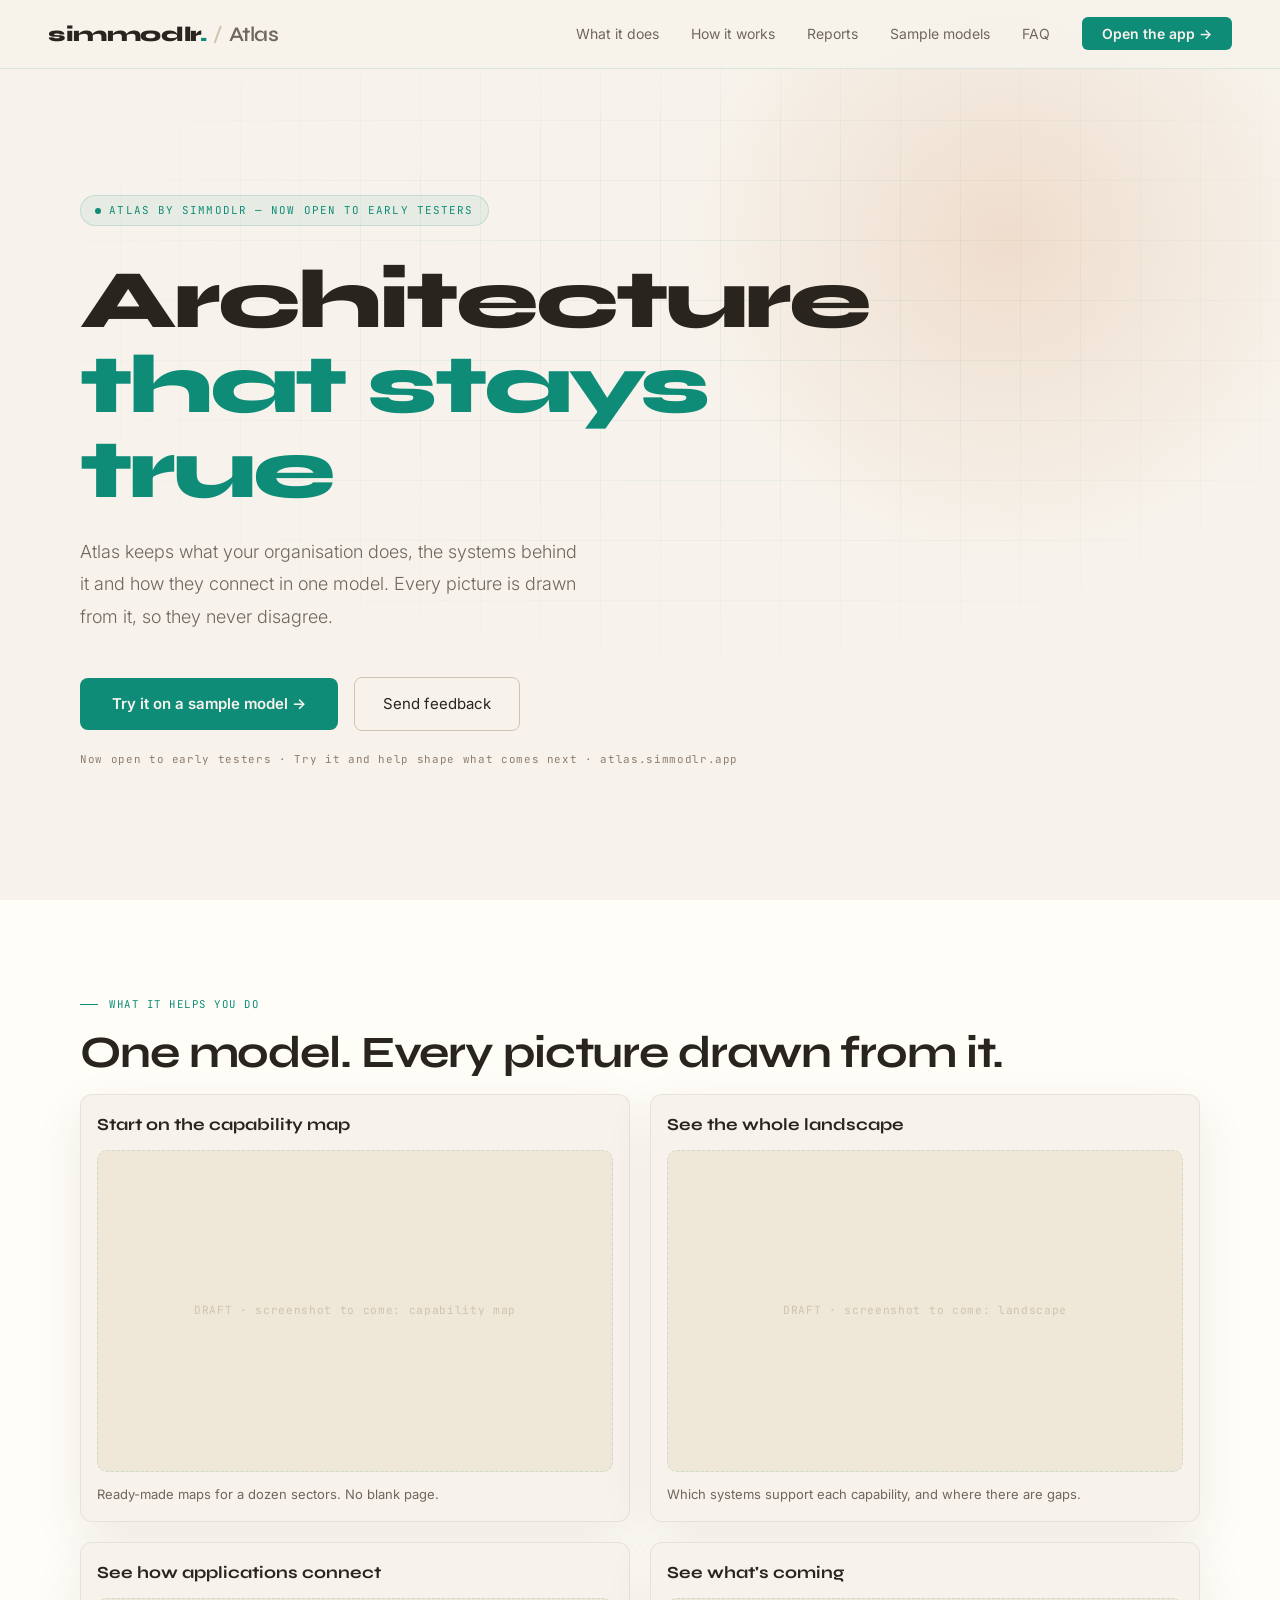
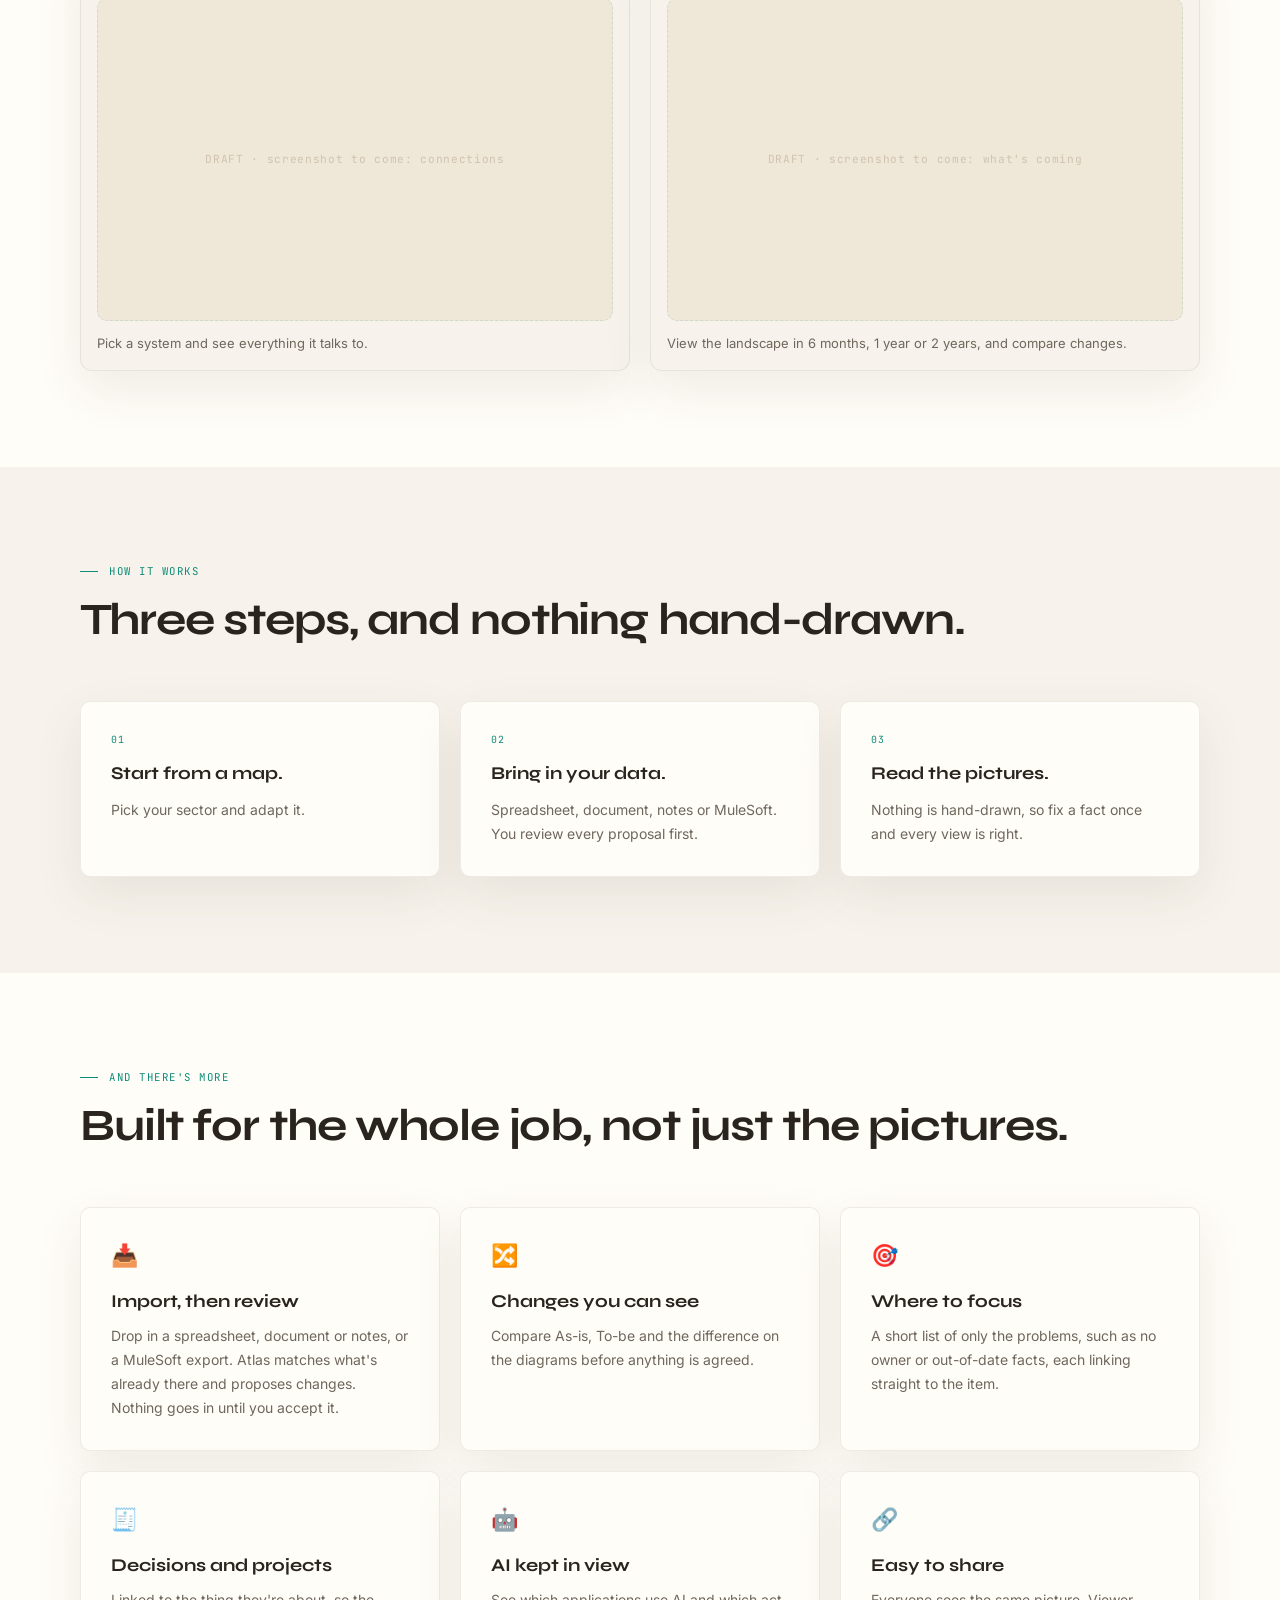
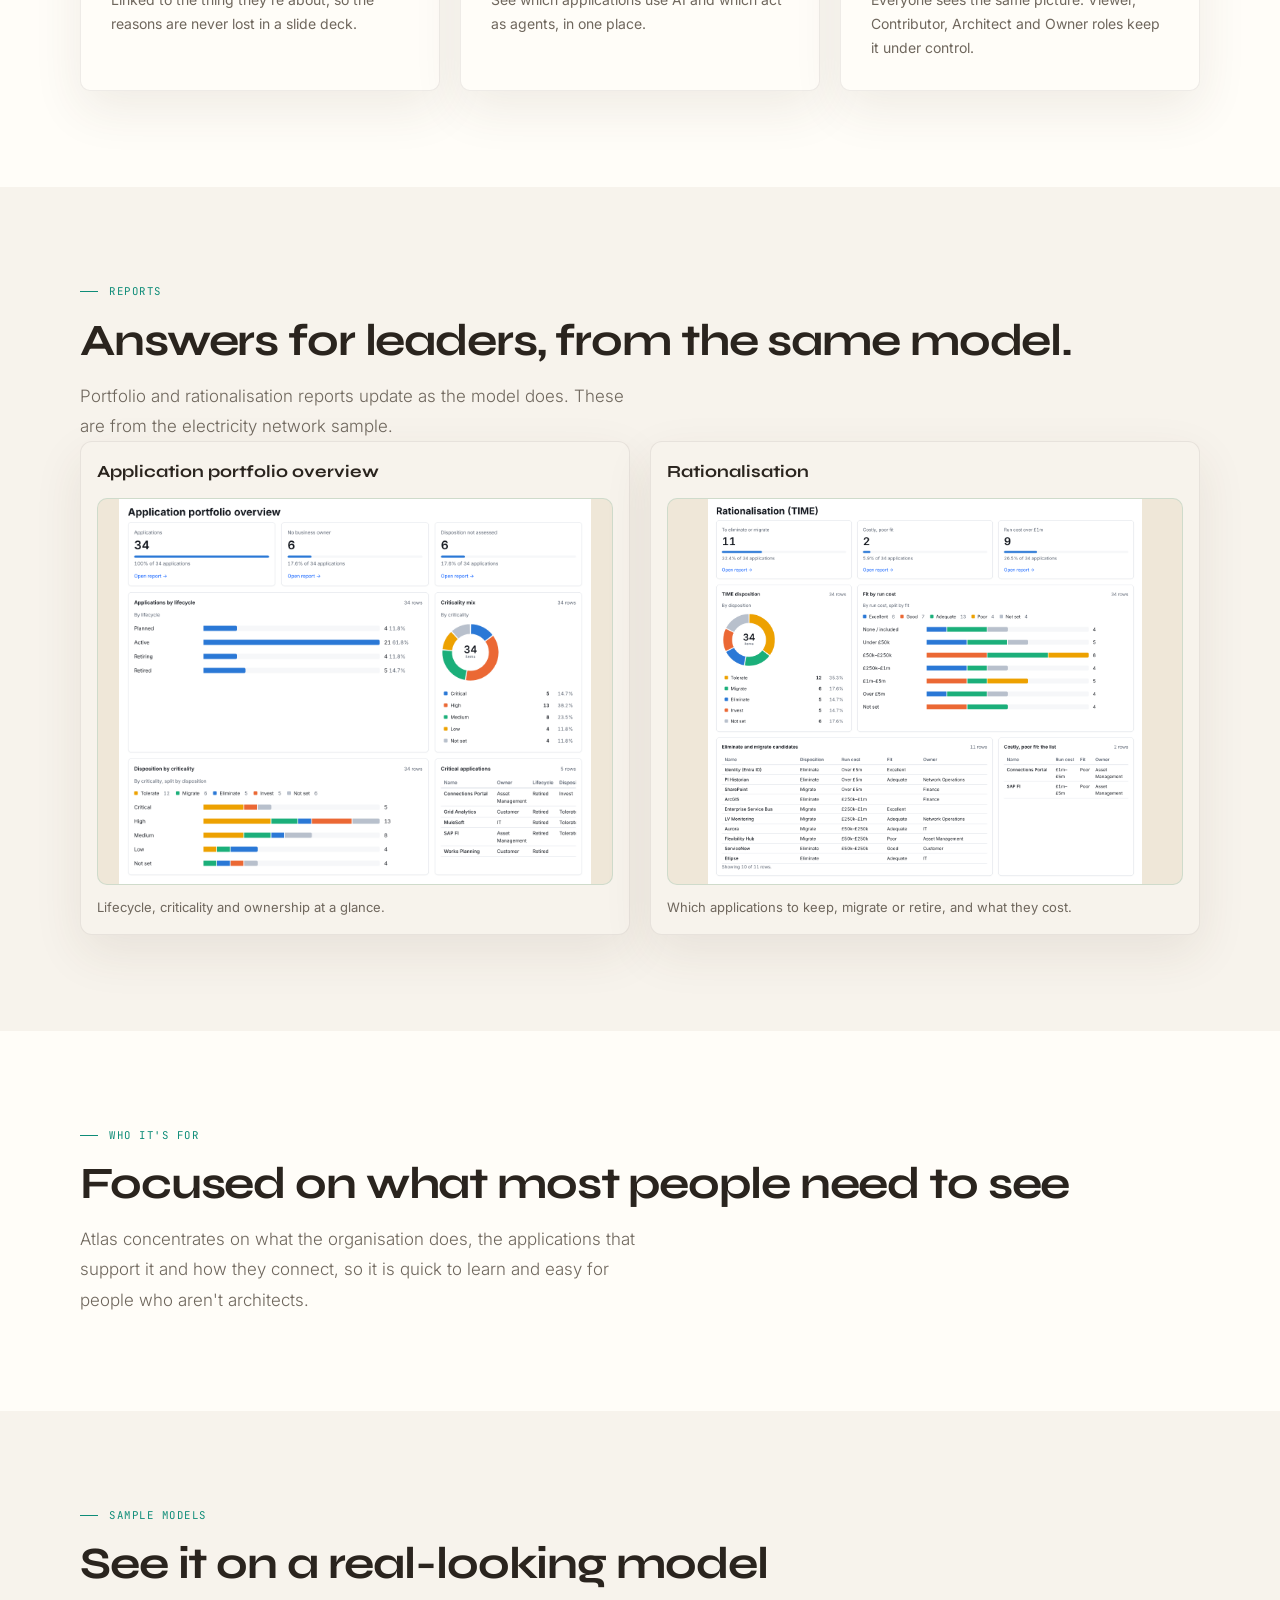
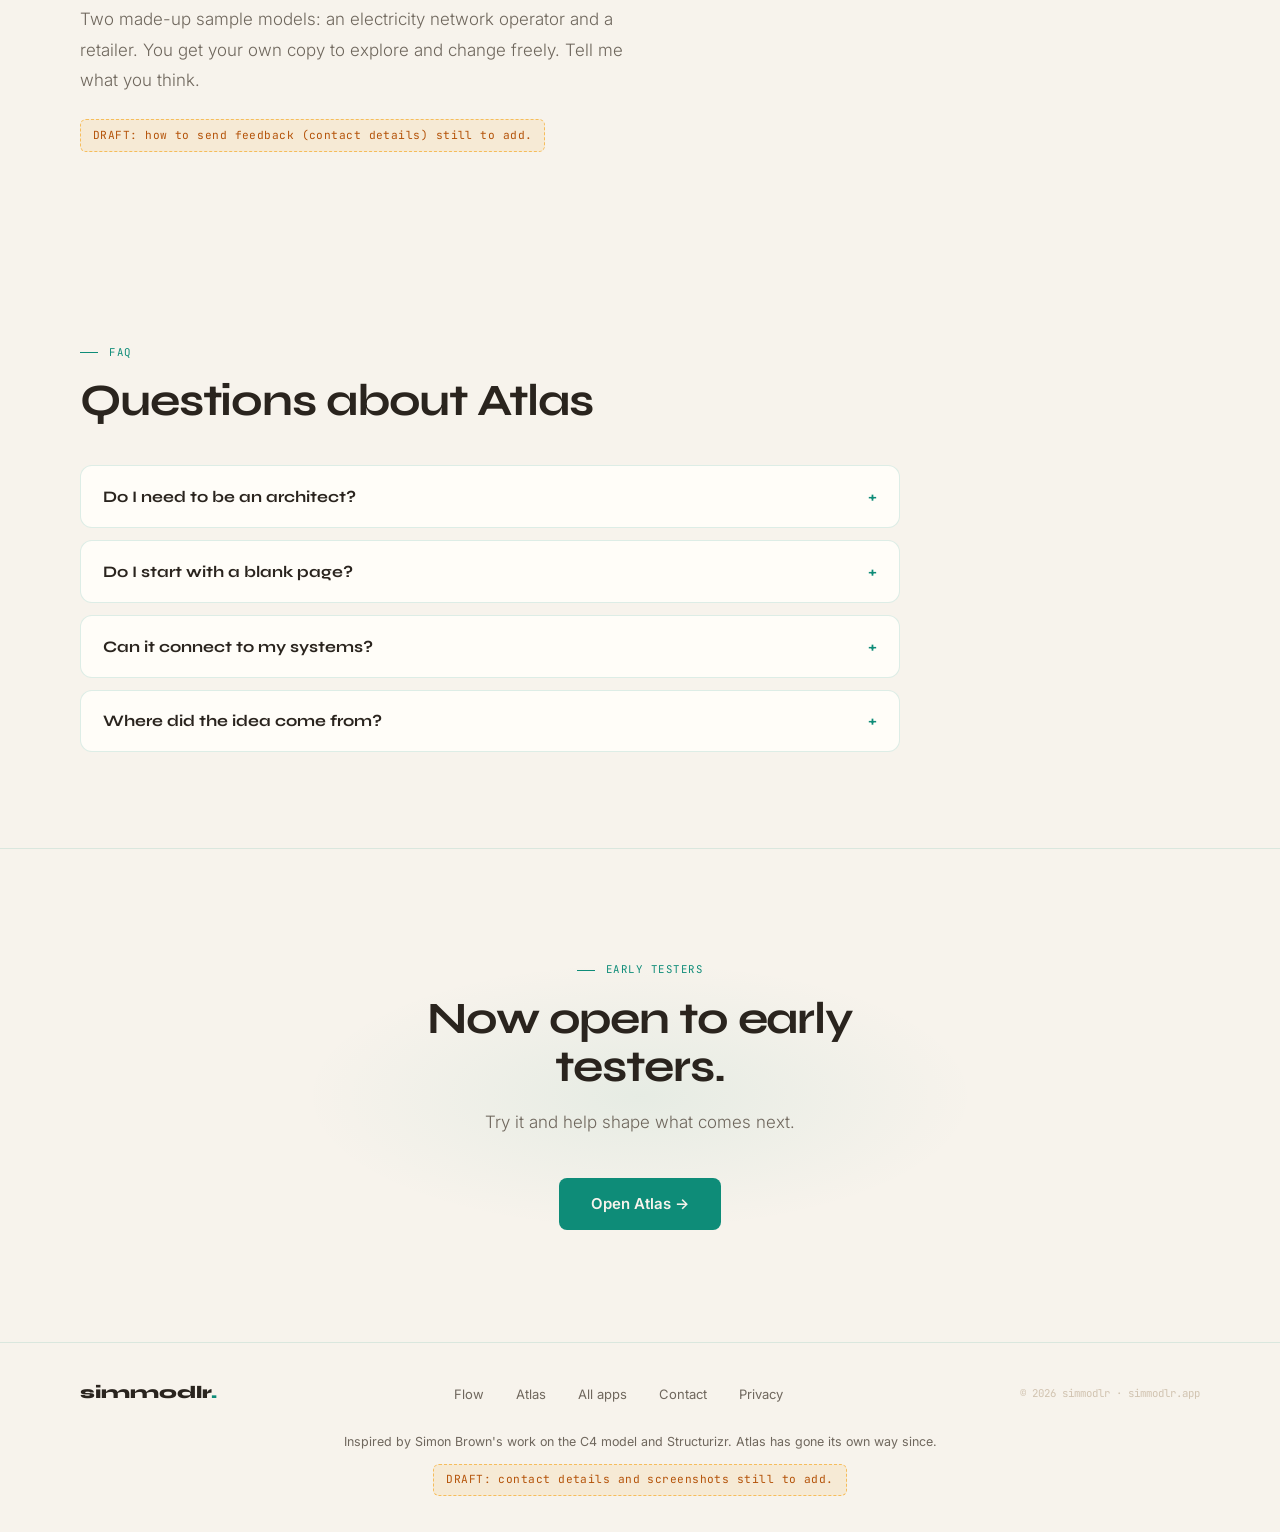
==== atlas/index.html @ ba9e0392 "Build out the Atlas page: capabilities, reports, FAQ Co-Authored-By: Claude Sonnet 5.5 <noreply@anth" ====
<!DOCTYPE html>
<html lang="en">
<head>
<meta charset="UTF-8">
<meta name="viewport" content="width=device-width, initial-scale=1.0">
<!-- noindex until the screenshots and contact details are in (see the DRAFT flags below) -->
<meta name="robots" content="noindex">
<title>Atlas: architecture that stays true</title>
<meta name="description" content="Atlas models what your organisation does, the systems behind it and how they connect. Every picture is drawn from one model. Early days: testers wanted.">
<meta property="og:title" content="Atlas: architecture that stays true">
<link rel="icon" type="image/svg+xml" href="/favicon.svg">
<link href="https://fonts.googleapis.com/css2?family=Syne:wght@400;500;600;700;800&family=Inter:wght@300;400;500;600&family=JetBrains+Mono:wght@400;500&display=swap" rel="stylesheet">
<link rel="stylesheet" href="/assets/site.css">
</head>
<body>

<!-- NAV (shared: brand links to the family page) -->
<nav>
  <a href="/" class="nav-brand">simmodlr<span>.</span><span class="nav-app">Atlas</span></a>
  <ul class="nav-links">
    <li><a href="#features">What it does</a></li>
    <li><a href="#how">How it works</a></li>
    <li><a href="#reports">Reports</a></li>
    <li><a href="#samples">Sample models</a></li>
    <li><a href="#faq">FAQ</a></li>
    <li><a href="https://atlas.simmodlr.app" class="nav-btn">Open the app →</a></li>
  </ul>
</nav>

<!-- HERO -->
<section class="hero">
  <div class="hero-grid"></div>
  <div class="hero-orb"></div>
  <div class="hero-inner">
    <div class="hero-badge"><div class="badge-pulse"></div>Atlas by simmodlr — Now open to early testers</div>
    <h1 class="hero-h1 long-word">Architecture<br><span class="teal">that stays true</span></h1>
    <p class="hero-sub">Atlas keeps what your organisation does, the systems behind it and how they connect in one model. Every picture is drawn from it, so they never disagree.</p>
    <div class="hero-ctas">
      <a href="https://atlas.simmodlr.app" class="btn-primary">Try it on a sample model →</a>
      <a href="#samples" class="btn-ghost">Send feedback</a>
    </div>
    <p class="hero-note">Now open to early testers · Try it and help shape what comes next · atlas.simmodlr.app</p>
  </div>
</section>

<!-- FEATURES -->
<section class="features" id="features">
  <div class="section-inner">
    <div class="section-tag">What it helps you do</div>
    <h2 class="section-h2">One model. Every picture drawn from it.</h2>
    <div class="scenario-showcase">
      <div class="shot-item reveal d1">
        <div class="shot-title">Start on the capability map</div>
        <div class="shot-frame shot-placeholder" role="img" aria-label="Screenshot to come: capability map"><span>DRAFT · screenshot to come: capability map</span></div>
        <p class="shot-caption">Ready-made maps for a dozen sectors. No blank page.</p>
      </div>
      <div class="shot-item reveal d2">
        <div class="shot-title">See the whole landscape</div>
        <div class="shot-frame shot-placeholder" role="img" aria-label="Screenshot to come: application landscape"><span>DRAFT · screenshot to come: landscape</span></div>
        <p class="shot-caption">Which systems support each capability, and where there are gaps.</p>
      </div>
      <div class="shot-item reveal d1">
        <div class="shot-title">See how applications connect</div>
        <div class="shot-frame shot-placeholder" role="img" aria-label="Screenshot to come: application connections"><span>DRAFT · screenshot to come: connections</span></div>
        <p class="shot-caption">Pick a system and see everything it talks to.</p>
      </div>
      <div class="shot-item reveal d2">
        <div class="shot-title">See what's coming</div>
        <div class="shot-frame shot-placeholder" role="img" aria-label="Screenshot to come: future landscape"><span>DRAFT · screenshot to come: what's coming</span></div>
        <p class="shot-caption">View the landscape in 6 months, 1 year or 2 years, and compare changes.</p>
      </div>
    </div>
  </div>
</section>

<!-- HOW IT WORKS -->
<section class="how" id="how">
  <div class="section-inner">
    <div class="section-tag">How it works</div>
    <h2 class="section-h2">Three steps, and nothing hand-drawn.</h2>
    <div class="open-grid reveal">
      <div class="open-card">
        <span class="shot-step">01</span>
        <h3 class="open-title">Start from a map.</h3>
        <p class="open-body">Pick your sector and adapt it.</p>
      </div>
      <div class="open-card">
        <span class="shot-step">02</span>
        <h3 class="open-title">Bring in your data.</h3>
        <p class="open-body">Spreadsheet, document, notes or MuleSoft. You review every proposal first.</p>
      </div>
      <div class="open-card">
        <span class="shot-step">03</span>
        <h3 class="open-title">Read the pictures.</h3>
        <p class="open-body">Nothing is hand-drawn, so fix a fact once and every view is right.</p>
      </div>
    </div>
  </div>
</section>

<!-- MORE CAPABILITIES -->
<section class="features" id="more">
  <div class="section-inner">
    <div class="section-tag">And there's more</div>
    <h2 class="section-h2">Built for the whole job, not just the pictures.</h2>
    <div class="feat-grid reveal">
      <div class="feat-card"><span class="feat-icon">📥</span><h3 class="feat-title">Import, then review</h3><p class="feat-body">Drop in a spreadsheet, document or notes, or a MuleSoft export. Atlas matches what's already there and proposes changes. Nothing goes in until you accept it.</p></div>
      <div class="feat-card"><span class="feat-icon">🔀</span><h3 class="feat-title">Changes you can see</h3><p class="feat-body">Compare As-is, To-be and the difference on the diagrams before anything is agreed.</p></div>
      <div class="feat-card"><span class="feat-icon">🎯</span><h3 class="feat-title">Where to focus</h3><p class="feat-body">A short list of only the problems, such as no owner or out-of-date facts, each linking straight to the item.</p></div>
      <div class="feat-card"><span class="feat-icon">🧾</span><h3 class="feat-title">Decisions and projects</h3><p class="feat-body">Linked to the thing they're about, so the reasons are never lost in a slide deck.</p></div>
      <div class="feat-card"><span class="feat-icon">🤖</span><h3 class="feat-title">AI kept in view</h3><p class="feat-body">See which applications use AI and which act as agents, in one place.</p></div>
      <div class="feat-card"><span class="feat-icon">🔗</span><h3 class="feat-title">Easy to share</h3><p class="feat-body">Everyone sees the same picture. Viewer, Contributor, Architect and Owner roles keep it under control.</p></div>
    </div>
  </div>
</section>

<!-- REPORTS -->
<section class="scenario" id="reports">
  <div class="section-inner">
    <div class="section-tag">Reports</div>
    <h2 class="section-h2">Answers for leaders, from the same model.</h2>
    <p class="section-body">Portfolio and rationalisation reports update as the model does. These are from the electricity network sample.</p>
    <div class="scenario-showcase">
      <div class="shot-item reveal d1">
        <div class="shot-title">Application portfolio overview</div>
        <div class="shot-frame explore-frame"><img src="images/portfolio-overview.png" alt="Atlas application portfolio overview: 34 applications by lifecycle, criticality and disposition" loading="lazy"></div>
        <p class="shot-caption">Lifecycle, criticality and ownership at a glance.</p>
      </div>
      <div class="shot-item reveal d2">
        <div class="shot-title">Rationalisation</div>
        <div class="shot-frame explore-frame"><img src="images/rationalisation.png" alt="Atlas rationalisation report: applications to eliminate or migrate, by run cost and fit" loading="lazy"></div>
        <p class="shot-caption">Which applications to keep, migrate or retire, and what they cost.</p>
      </div>
    </div>
  </div>
</section>

<!-- FOCUS -->
<section class="features" id="focus">
  <div class="section-inner">
    <div class="section-tag">Who it's for</div>
    <h2 class="section-h2">Focused on what most people need to see</h2>
    <p class="section-body">Atlas concentrates on what the organisation does, the applications that support it and how they connect, so it is quick to learn and easy for people who aren't architects.</p>
  </div>
</section>

<!-- SAMPLE MODELS -->
<section class="scenario" id="samples">
  <div class="section-inner">
    <div class="section-tag">Sample models</div>
    <h2 class="section-h2">See it on a real-looking model</h2>
    <p class="section-body">Two made-up sample models: an electricity network operator and a retailer. You get your own copy to explore and change freely. Tell me what you think.</p>
    <p class="draft-flag">DRAFT: how to send feedback (contact details) still to add.</p>
  </div>
</section>

<!-- FAQ -->
<section class="faq" id="faq">
  <div class="section-inner">
    <div class="section-tag">FAQ</div>
    <h2 class="section-h2">Questions about Atlas</h2>
    <div class="faq-list">
      <details class="faq-item"><summary>Do I need to be an architect?</summary><p>No. Atlas uses plain English, and the pictures are readable by anyone who needs to understand how the organisation fits together.</p></details>
      <details class="faq-item"><summary>Do I start with a blank page?</summary><p>No. Starter capability maps are ready for electricity networks, NHS, housing, local government, higher education, retail, financial services, water, manufacturing, rail and more.</p></details>
      <details class="faq-item"><summary>Can it connect to my systems?</summary><p>You can import spreadsheets, documents, notes and MuleSoft exports, and a live MuleSoft connector is available. You review every proposal before it joins the model.</p></details>
      <details class="faq-item"><summary>Where did the idea come from?</summary><p>Inspired by Simon Brown's work on the C4 model and Structurizr: diagrams should be views of one model, not separate drawings. Atlas has gone its own way, working across the whole organisation.</p></details>
    </div>
  </div>
</section>

<!-- CTA -->
<section class="cta" id="cta">
  <div class="cta-glow"></div>
  <div style="position:relative">
    <div class="section-tag" style="justify-content:center">Early testers</div>
    <h2 class="section-h2">Now open to early testers.</h2>
    <p class="section-body">Try it and help shape what comes next.</p>
    <div class="cta-btns">
      <a href="https://atlas.simmodlr.app" class="btn-primary">Open Atlas →</a>
    </div>
  </div>
</section>

<!-- FOOTER (shared) -->
<footer>
  <div class="footer-inner">
    <a href="/" class="footer-brand">simmodlr<span>.</span></a>
    <ul class="footer-links">
      <li><a href="/flow/">Flow</a></li>
      <li><a href="/atlas/">Atlas</a></li>
      <li><a href="/#apps">All apps</a></li>
      <li><a href="#">Contact</a></li>
      <li><a href="#">Privacy</a></li>
    </ul>
    <div class="footer-copy">© 2026 simmodlr · simmodlr.app</div>
  </div>
  <p class="footer-credit">Inspired by Simon Brown's work on the C4 model and Structurizr. Atlas has gone its own way since.</p>
  <p class="draft-flag">DRAFT: contact details and screenshots still to add.</p>
</footer>

<script src="/assets/site.js"></script>
</body>
</html>
---- assets/site.css ----
/* simmodlr shared styles: used by the family landing page and every app page. */
*, *::before, *::after { box-sizing: border-box; margin: 0; padding: 0; }

:root {
  --bg:         #F5F8FB;
  --bg-2:       #FFFFFF;
  --bg-3:       #EAF1F5;
  --teal:       #0F9D8A;
  --teal-dim:   #0B7D6E;
  --teal-faint: rgba(15,157,138,0.1);
  --amber:      #E59B2E;
  --white:      #163042;
  --mid:        #5E7486;
  --dim:        #B4C4CF;
  --nav-bg:     rgba(245,248,251,0.88);
  --nav-border: rgba(15,157,138,0.12);
  --grid-line:  rgba(15,157,138,0.08);
  --orb-glow:   radial-gradient(circle, rgba(15,157,138,0.18) 0%, transparent 62%);
  --surface-border: rgba(15,157,138,0.14);
  --surface-line: rgba(22,48,66,0.08);
  --tag-bg:     rgba(15,157,138,0.08);
  --tag-border: rgba(15,157,138,0.18);
  --hero-note:  #7890A1;
  --shadow-soft: 0 18px 50px rgba(39,72,94,0.08);
  --syne:       'Syne', sans-serif;
  --inter:      'Inter', sans-serif;
  --mono:       'JetBrains Mono', monospace;
}

body[data-theme="paper"] {
  --bg:         #F7F3EC;
  --bg-2:       #FFFDF8;
  --bg-3:       #EFE7D8;
  --teal:       #0E8C78;
  --teal-dim:   #0B6D5D;
  --teal-faint: rgba(14,140,120,0.1);
  --amber:      #C46B2D;
  --white:      #2A241E;
  --mid:        #6F675D;
  --dim:        #D1C3B0;
  --nav-bg:     rgba(247,243,236,0.9);
  --nav-border: rgba(14,140,120,0.12);
  --grid-line:  rgba(14,140,120,0.07);
  --orb-glow:   radial-gradient(circle, rgba(196,107,45,0.16) 0%, transparent 62%);
  --surface-border: rgba(14,140,120,0.14);
  --surface-line: rgba(42,36,30,0.08);
  --tag-bg:     rgba(14,140,120,0.07);
  --tag-border: rgba(14,140,120,0.16);
  --hero-note:  #8D7D6E;
  --shadow-soft: 0 18px 50px rgba(74,54,30,0.09);
}

body[data-theme="blueprint"] {
  --bg:         #EEF4FA;
  --bg-2:       #FFFFFF;
  --bg-3:       #DCE8F3;
  --teal:       #18A999;
  --teal-dim:   #14796D;
  --teal-faint: rgba(24,169,153,0.1);
  --amber:      #1476D1;
  --white:      #122638;
  --mid:        #607689;
  --dim:        #B2C5D7;
  --nav-bg:     rgba(238,244,250,0.88);
  --nav-border: rgba(20,118,209,0.12);
  --grid-line:  rgba(20,118,209,0.08);
  --orb-glow:   radial-gradient(circle, rgba(20,118,209,0.16) 0%, transparent 62%);
  --surface-border: rgba(20,118,209,0.14);
  --surface-line: rgba(18,38,56,0.08);
  --tag-bg:     rgba(20,118,209,0.07);
  --tag-border: rgba(20,118,209,0.16);
  --hero-note:  #7A91A4;
  --shadow-soft: 0 18px 50px rgba(20,50,82,0.08);
}

body[data-theme="black"] {
  --bg:         #070D15;
  --bg-2:       #0C1520;
  --bg-3:       #12202E;
  --teal:       #0ECFB4;
  --teal-dim:   #0AA897;
  --teal-faint: rgba(14,207,180,0.1);
  --amber:      #F6A623;
  --white:      #EEF3F8;
  --mid:        #6B8299;
  --dim:        #2E4459;
  --nav-bg:     rgba(7,13,21,0.85);
  --nav-border: rgba(14,207,180,0.08);
  --grid-line:  rgba(14,207,180,0.035);
  --orb-glow:   radial-gradient(circle, rgba(14,207,180,0.09) 0%, transparent 62%);
  --surface-border: rgba(14,207,180,0.15);
  --surface-line: rgba(255,255,255,0.04);
  --tag-bg:     rgba(14,207,180,0.08);
  --tag-border: rgba(14,207,180,0.18);
  --hero-note:  #2E4459;
  --shadow-soft: 0 20px 60px rgba(0,0,0,0.45);
}

html { scroll-behavior: smooth; overflow-x: hidden; }
body {
  background: var(--bg);
  color: var(--white);
  font-family: var(--inter);
  font-size: 16px;
  line-height: 1.6;
  overflow-x: hidden;
}

/* ── NAV ── */
nav {
  position: fixed; top: 0; left: 0; right: 0; z-index: 100;
  display: flex; align-items: center; justify-content: space-between;
  padding: 1.1rem 3rem;
  background: var(--nav-bg);
  backdrop-filter: blur(16px);
  border-bottom: 1px solid var(--nav-border);
}
.nav-brand {
  font-family: var(--syne); font-size: 1.3rem; font-weight: 800;
  color: var(--white); text-decoration: none; letter-spacing: -0.02em;
  flex-shrink: 0;
}
.nav-brand span { color: var(--teal); }
.nav-links { display: flex; gap: 2rem; align-items: center; list-style: none; }
.nav-links a {
  color: var(--mid); text-decoration: none;
  font-size: 0.875rem; transition: color 0.2s;
}
.nav-links a:hover { color: var(--white); }
.nav-btn {
  background: var(--teal); color: var(--bg) !important;
  padding: 0.5rem 1.25rem; border-radius: 6px;
  font-weight: 600; font-size: 0.875rem; text-decoration: none;
  transition: background 0.2s, transform 0.15s;
}
.nav-btn:hover { background: #17e8cc; transform: translateY(-1px); }

/* ── HERO ── */
.hero {
  min-height: 100vh;
  display: flex; flex-direction: column; justify-content: center;
  padding: 9rem 3rem 5rem;
  position: relative; overflow: hidden;
}
.hero-grid {
  position: absolute; inset: 0;
  background-image:
    linear-gradient(var(--grid-line) 1px, transparent 1px),
    linear-gradient(90deg, var(--grid-line) 1px, transparent 1px);
  background-size: 60px 60px;
  mask-image: radial-gradient(ellipse 85% 65% at 55% 35%, black 15%, transparent 72%);
}
.hero-orb {
  position: absolute; top: -15%; right: -8%;
  width: 750px; height: 750px; border-radius: 50%;
  background: var(--orb-glow);
  pointer-events: none;
}
.hero-inner { position: relative; max-width: 1120px; margin: 0 auto; width: 100%; }

.hero-badge {
  display: inline-flex; align-items: center; gap: 0.5rem;
  border: 1px solid var(--tag-border);
  background: var(--tag-bg);
  padding: 0.35rem 0.9rem; border-radius: 100px;
  font-family: var(--mono); font-size: 0.68rem; color: var(--teal);
  letter-spacing: 0.1em; text-transform: uppercase; margin-bottom: 2rem;
  opacity: 0; animation: up 0.5s 0.1s ease forwards;
}
.badge-pulse {
  width: 6px; height: 6px; border-radius: 50%;
  background: var(--teal); animation: pulse 2s infinite;
}

.hero-h1 {
  font-family: var(--syne); font-weight: 800;
  font-size: clamp(3rem, 6.5vw, 5.5rem);
  line-height: 1.02; letter-spacing: -0.035em;
  color: var(--white); margin-bottom: 1.5rem; max-width: 820px;
  opacity: 0; animation: up 0.6s 0.2s ease forwards;
}
.hero-h1 .teal { color: var(--teal); }

.hero-sub {
  font-size: 1.125rem; color: var(--mid);
  max-width: 500px; line-height: 1.78; font-weight: 300;
  margin-bottom: 2.75rem;
  opacity: 0; animation: up 0.6s 0.3s ease forwards;
}

.hero-ctas {
  display: flex; gap: 1rem; flex-wrap: wrap; align-items: center;
  opacity: 0; animation: up 0.6s 0.4s ease forwards;
}
.btn-primary {
  display: inline-flex; align-items: center; gap: 0.5rem;
  background: var(--teal); color: var(--bg);
  padding: 0.9rem 2rem; border-radius: 8px;
  font-weight: 600; font-size: 0.9375rem; text-decoration: none;
  transition: background 0.2s, transform 0.15s;
}
.btn-primary:hover { background: #17e8cc; transform: translateY(-1px); }
.btn-ghost {
  display: inline-flex; align-items: center; gap: 0.5rem;
  background: transparent; color: var(--white);
  padding: 0.9rem 1.75rem; border-radius: 8px; font-size: 0.9375rem;
  text-decoration: none; border: 1px solid var(--dim);
  transition: border-color 0.2s;
}
.btn-ghost:hover { border-color: var(--mid); }
.hero-note {
  margin-top: 1.25rem;
  font-family: var(--mono); font-size: 0.68rem; color: var(--hero-note);
  letter-spacing: 0.06em;
  opacity: 0; animation: up 0.6s 0.5s ease forwards;
}

/* ── GENERIC SECTION ── */
section { padding: 6rem 3rem; position: relative; overflow: hidden; }
.section-inner { max-width: 1120px; margin: 0 auto; width: 100%; }
.section-tag {
  font-family: var(--mono); font-size: 0.67rem; color: var(--teal);
  letter-spacing: 0.14em; text-transform: uppercase;
  display: flex; align-items: center; gap: 0.7rem; margin-bottom: 1rem;
}
.section-tag::before { content: ''; width: 18px; height: 1px; background: var(--teal); }
.section-h2 {
  font-family: var(--syne); font-weight: 700;
  font-size: clamp(1.875rem, 3.5vw, 2.875rem);
  line-height: 1.08; letter-spacing: -0.025em;
  color: var(--white); margin-bottom: 1rem;
}
.section-body {
  font-size: 1.0625rem; color: var(--mid);
  max-width: 560px; line-height: 1.78; font-weight: 300;
}

/* ── PROBLEM ── */
.problem { background: var(--bg-2); }
.problem-split {
  display: grid; grid-template-columns: minmax(0,1fr) minmax(0,1fr);
  gap: 5rem; align-items: center; margin-top: 4rem;
}
.problem-points { list-style: none; display: flex; flex-direction: column; gap: 1.75rem; }
.problem-point { display: flex; gap: 1rem; align-items: flex-start; }
.pp-icon {
  flex-shrink: 0; width: 38px; height: 38px;
  border: 1px solid var(--surface-border); border-radius: 8px;
  display: flex; align-items: center; justify-content: center;
  font-size: 1.05rem; margin-top: 0.1rem;
  background: var(--tag-bg);
}
.pp-title { font-weight: 500; color: var(--white); margin-bottom: 0.25rem; font-size: 0.9375rem; }
.pp-body { font-size: 0.875rem; color: var(--mid); line-height: 1.7; }

/* chart */
.chart-wrap {
  background: var(--bg); border: 1px solid var(--surface-border);
  border-radius: 12px; padding: 1.75rem; overflow: hidden;
  box-shadow: var(--shadow-soft);
}
.chart-label {
  font-family: var(--mono); font-size: 0.65rem; color: var(--mid);
  letter-spacing: 0.09em; text-transform: uppercase; margin-bottom: 1.5rem;
}
.bars { display: flex; align-items: flex-end; gap: 0.875rem; height: 150px; }
.bar-col { flex: 1; display: flex; flex-direction: column; align-items: center; gap: 0.5rem; height: 100%; justify-content: flex-end; }
.bar {
  width: 100%; border-radius: 4px 4px 0 0;
  transform-origin: bottom; transform: scaleY(0);
  transition: transform 0.8s cubic-bezier(0.34,1.2,0.64,1);
  position: relative;
}
.bar.animate { transform: scaleY(1); }
.bar-f { background: rgba(107,130,153,0.3); }
.bar-a { background: var(--teal); }
.bar-tip {
  position: absolute; top: -1.4rem; left: 50%; transform: translateX(-50%);
  font-family: var(--mono); font-size: 0.58rem; color: var(--white); white-space: nowrap;
}
.bar-key { font-family: var(--mono); font-size: 0.6rem; color: var(--mid); }
.chart-legend {
  display: flex; gap: 1.5rem; margin-top: 1.25rem;
  padding-top: 1rem; border-top: 1px solid var(--surface-line);
}
.legend-i { display: flex; align-items: center; gap: 0.45rem; font-size: 0.73rem; color: var(--mid); }
.legend-dot { width: 10px; height: 10px; border-radius: 2px; }

/* ── OPEN WORKFLOW ── */
.how { background: var(--bg); }
.open-grid {
  display: grid; grid-template-columns: repeat(3,minmax(0,1fr));
  gap: 1.25rem; margin-top: 3.5rem;
}
.open-card {
  background: var(--bg-2);
  border: 1px solid var(--surface-line);
  border-radius: 10px;
  padding: 1.875rem;
  box-shadow: var(--shadow-soft);
}
.open-icon { font-size: 1.375rem; margin-bottom: 0.875rem; display: block; }
.open-title {
  font-family: var(--syne); font-size: 1.125rem; font-weight: 700;
  color: var(--white); margin-bottom: 0.625rem;
}
.open-body { font-size: 0.875rem; color: var(--mid); line-height: 1.72; }
.tag {
  font-family: var(--mono); font-size: 0.6rem; color: var(--teal);
  background: var(--tag-bg); border: 1px solid var(--tag-border);
  padding: 0.25rem 0.6rem; border-radius: 4px; letter-spacing: 0.04em;
}

/* ── FEATURES ── */
.features { background: var(--bg-2); }
.feat-grid {
  display: grid; grid-template-columns: repeat(3,minmax(0,1fr));
  gap: 1.25rem; margin-top: 3.5rem;
}
.feat-card {
  padding: 1.875rem; border-radius: 10px;
  background: var(--bg-2); border: 1px solid var(--surface-line);
  transition: border-color 0.22s, transform 0.22s;
  box-shadow: var(--shadow-soft);
}
.feat-card:hover { border-color: var(--surface-border); transform: translateY(-2px); }
.feat-card.primary { border-color: var(--surface-border); background: linear-gradient(140deg, var(--tag-bg), var(--bg-2)); }
.feat-icon { font-size: 1.375rem; margin-bottom: 0.875rem; display: block; }
.feat-title {
  font-family: var(--syne); font-size: 1.125rem; font-weight: 700;
  color: var(--white); margin-bottom: 0.5rem;
}
.feat-body { font-size: 0.875rem; color: var(--mid); line-height: 1.72; }
.feat-detail {
  margin-top: 0.875rem; padding-top: 0.875rem;
  border-top: 1px solid var(--surface-line);
  font-family: var(--mono); font-size: 0.67rem;
  color: var(--teal-dim); line-height: 1.85;
}

/* ── SCENARIO ── */
.scenario { background: var(--bg); }
.scenario-p { font-size: 1rem; color: var(--mid); line-height: 1.82; font-weight: 300; margin-bottom: 1.125rem; }
.scenario-p strong { color: var(--white); font-weight: 500; }
.scenario-proof {
  display: grid;
  grid-template-columns: repeat(4, minmax(0, 1fr));
  gap: 0.75rem;
  margin: 2rem 0 3.5rem;
}
.scenario-stat {
  background: var(--bg);
  border: 1px solid var(--surface-line);
  border-radius: 10px;
  padding: 1rem;
}
.scenario-stat-icon {
  display: block;
  font-size: 1.2rem;
  line-height: 1;
  margin-bottom: 0.6rem;
}
.scenario-stat strong {
  display: block;
  font-family: var(--syne);
  font-size: 1.45rem;
  line-height: 1;
  color: var(--teal);
  margin-bottom: 0.45rem;
}
.scenario-stat span {
  display: block;
  color: var(--mid);
  font-size: 0.76rem;
  line-height: 1.45;
}

/* ── SCENARIO SHOTS ── */
.scenario-intro { max-width: 720px; margin-bottom: 3.5rem; }
.scenario-intro + .scenario-proof { margin-top: -1.4rem; }
.scenario-showcase {
  display: grid;
  grid-template-columns: repeat(2, minmax(0, 1fr));
  gap: 1.25rem;
  align-items: start;
}
.shot-item {
  display: flex;
  flex-direction: column;
  gap: 0.75rem;
  background: var(--bg);
  border: 1px solid var(--surface-line);
  border-radius: 12px;
  padding: 1rem;
  box-shadow: var(--shadow-soft);
}
.shot-item.primary { padding: 1rem; }
.shot-step {
  font-family: var(--mono); font-size: 0.62rem; color: var(--teal);
  letter-spacing: 0.12em; text-transform: uppercase;
}
.shot-title {
  font-family: var(--syne); font-size: 1.0625rem; font-weight: 700;
  color: var(--white);
}
.shot-frame {
  border-radius: 10px; overflow: hidden;
  border: 1px solid var(--surface-border);
  background: var(--bg-3);
  display: flex; align-items: center; justify-content: center;
  aspect-ratio: 16 / 10;
}
.shot-frame.proposal-frame { aspect-ratio: 16 / 9; }
.shot-frame.run-frame { aspect-ratio: 3 / 1; }
.shot-frame.explore-frame { aspect-ratio: 4 / 3; }
.shot-frame.compare-frame { aspect-ratio: 1 / 1; }
.shot-frame img {
  display: block; width: 100%; height: 100%; object-fit: contain; object-position: top left;
}
.shot-frame.explore-frame img,
.shot-frame.compare-frame img { object-position: top center; }
.shot-caption { font-size: 0.8125rem; color: var(--mid); line-height: 1.62; }
.complex-proof {
  margin-top: 1.25rem;
  background: var(--bg);
  border: 1px solid var(--surface-line);
  border-radius: 12px;
  padding: 1rem;
  box-shadow: var(--shadow-soft);
}
.complex-frame {
  border-radius: 10px;
  overflow: hidden;
  border: 1px solid var(--surface-border);
  background: var(--bg-3);
  aspect-ratio: 2310 / 803;
}
.complex-frame img {
  display: block;
  width: 100%;
  height: 100%;
  object-fit: contain;
  object-position: center;
}
.complex-copy {
  display: grid;
  grid-template-columns: minmax(0, 0.8fr) minmax(0, 1.2fr);
  gap: 1.25rem;
  margin-top: 1rem;
  align-items: start;
}
.complex-title {
  font-family: var(--syne);
  font-size: 1.0625rem;
  font-weight: 700;
  color: var(--white);
}
.complex-body { font-size: 0.8125rem; color: var(--mid); line-height: 1.62; }
/* ── AUDIENCES ── */
.audiences { background: var(--bg-2); }
.aud-grid {
  display: grid; grid-template-columns: repeat(3,minmax(0,1fr));
  gap: 1.25rem; margin-top: 3.5rem;
}
.aud-card {
  padding: 1.875rem; border-radius: 10px;
  background: var(--bg-2); border: 1px solid var(--surface-line);
  box-shadow: var(--shadow-soft);
}
.aud-role {
  font-family: var(--syne); font-size: 1.0625rem; font-weight: 700;
  color: var(--white); margin-bottom: 0.625rem;
}
.aud-body { font-size: 0.875rem; color: var(--mid); line-height: 1.72; margin-bottom: 1.125rem; }
.aud-use { font-family: var(--mono); font-size: 0.67rem; color: var(--teal); }

/* ── CTA ── */
.cta {
  background: var(--bg);
  border-top: 1px solid var(--nav-border);
  text-align: center; padding: 7rem 3rem; position: relative; overflow: hidden;
}
.cta-glow {
  position: absolute; top: 50%; left: 50%;
  transform: translate(-50%,-50%);
  width: 700px; height: 280px; border-radius: 50%;
  background: radial-gradient(ellipse, var(--tag-bg) 0%, transparent 68%);
  pointer-events: none;
}
.cta .section-h2 { max-width: 560px; margin: 0 auto 1rem; }
.cta .section-body { margin: 0 auto 2.5rem; text-align: center; max-width: 440px; }
.cta-btns { display: flex; gap: 1rem; justify-content: center; flex-wrap: wrap; }
.cta-note { margin-top: 1.5rem; font-family: var(--mono); font-size: 0.67rem; color: var(--dim); letter-spacing: 0.06em; }

/* ── FOOTER ── */
footer {
  background: var(--bg); padding: 2.25rem 3rem;
  border-top: 1px solid var(--nav-border);
}
.footer-inner {
  max-width: 1120px; margin: 0 auto;
  display: flex; justify-content: space-between; align-items: center; flex-wrap: wrap; gap: 1.5rem;
}
.footer-brand {
  font-family: var(--syne); font-size: 1.1rem; font-weight: 800;
  color: var(--white); text-decoration: none;
}
.footer-brand span { color: var(--teal); }
.footer-links { display: flex; gap: 2rem; list-style: none; flex-wrap: wrap; }
.footer-links a { font-size: 0.8125rem; color: var(--mid); text-decoration: none; transition: color 0.2s; }
.footer-links a:hover { color: var(--white); }
.footer-copy { font-family: var(--mono); font-size: 0.67rem; color: var(--dim); }

/* ── ANIMATIONS ── */
@keyframes up { from { opacity:0; transform:translateY(16px); } to { opacity:1; transform:translateY(0); } }
@keyframes pulse { 0%,100%{opacity:1} 50%{opacity:0.3} }
.reveal { opacity:0; transform:translateY(18px); transition: opacity 0.65s ease, transform 0.65s ease; }
.reveal.in { opacity:1; transform:translateY(0); }
.d1{transition-delay:.1s} .d2{transition-delay:.2s} .d3{transition-delay:.3s}

/* ── RESPONSIVE ── */
@media(max-width:900px){
  nav{padding:1rem 1.5rem;} .nav-links{display:none;}
  section{padding:4rem 1.5rem;} .hero{padding:7rem 1.5rem 4rem;}
  .problem-split{grid-template-columns:1fr;gap:3rem;}
  .scenario-proof{grid-template-columns:repeat(2,1fr);}
  .scenario-showcase{grid-template-columns:1fr;}
  .complex-copy{grid-template-columns:1fr;}
  .open-grid,.feat-grid,.aud-grid{grid-template-columns:1fr;}
  .feat-detail-grid{grid-template-columns:repeat(2,minmax(0,1fr)) !important;}
  .footer-inner{flex-direction:column;text-align:center;} .footer-links{justify-content:center;}
}
@media(max-width:560px){
  .hero{padding-left:1.25rem;padding-right:1.25rem;}
  .hero-h1{
    font-size:clamp(1.875rem, 10vw, 2.5rem);
    line-height:1.08;
    letter-spacing:0;
    padding-right:0.08em;
  }
  .scenario-proof{grid-template-columns:1fr;}
  .complex-frame{aspect-ratio:2310 / 803;}
}

/* ── SHARED: nav breadcrumb for app pages ── */
.nav-brand .nav-app { color: var(--mid); font-weight: 600; }
.nav-brand .nav-app::before { content: "/"; color: var(--dim); margin: 0 0.4rem; }

/* ── SHARED: FAQ (app template) ── */
.faq { background: var(--bg); }
.faq-list { margin-top: 2.5rem; display: grid; gap: 0.75rem; max-width: 820px; }
.faq-item {
  background: var(--bg-2); border: 1px solid var(--surface-border);
  border-radius: 12px; padding: 1.1rem 1.4rem;
}
.faq-item summary {
  cursor: pointer; font-family: var(--syne); font-weight: 700;
  color: var(--white); list-style: none;
}
.faq-item summary::-webkit-details-marker { display: none; }
.faq-item summary::after { content: "+"; float: right; color: var(--teal); }
.faq-item[open] summary::after { content: "−"; }
.faq-item p { margin-top: 0.75rem; font-size: 0.9rem; color: var(--mid); line-height: 1.72; }

/* ── FAMILY LANDING: app cards ── */
.apps { background: var(--bg-2); }
.app-grid {
  display: grid; grid-template-columns: repeat(auto-fit, minmax(300px, 1fr));
  gap: 1.25rem; margin-top: 3rem;
}
.app-card {
  display: flex; flex-direction: column;
  background: var(--bg); border: 1px solid var(--surface-border);
  border-radius: 16px; padding: 2rem; box-shadow: var(--shadow-soft);
  text-decoration: none; color: inherit;
  transition: transform 0.2s, border-color 0.2s;
}
a.app-card:hover { transform: translateY(-3px); border-color: var(--teal); }
.app-card.soon { box-shadow: none; border-style: dashed; background: transparent; }
.app-status {
  align-self: flex-start;
  font-family: var(--mono); font-size: 0.64rem; letter-spacing: 0.1em;
  text-transform: uppercase; color: var(--teal);
  border: 1px solid var(--tag-border); background: var(--tag-bg);
  padding: 0.25rem 0.7rem; border-radius: 100px; margin-bottom: 1.25rem;
}
.app-card.soon .app-status { color: var(--mid); border-color: var(--surface-line); background: none; }
.app-name { font-family: var(--syne); font-size: 1.75rem; font-weight: 800; letter-spacing: -0.02em; }
.app-kind { font-family: var(--mono); font-size: 0.72rem; color: var(--mid); margin: 0.25rem 0 1rem; }
.app-body { font-size: 0.925rem; color: var(--mid); line-height: 1.72; flex: 1; }
.app-links { margin-top: 1.5rem; font-family: var(--mono); font-size: 0.75rem; color: var(--teal); }
.principles { display: grid; grid-template-columns: repeat(3, minmax(0,1fr)); gap: 1.25rem; margin-top: 3rem; }
.principle h3 { font-family: var(--syne); font-size: 1.05rem; margin-bottom: 0.5rem; }
.principle p { font-size: 0.9rem; color: var(--mid); line-height: 1.72; }
@media(max-width:900px){ .principles { grid-template-columns: 1fr; } }

/* ── APP PAGES: screenshot placeholders, draft flags, footer credit ── */
.shot-placeholder { border-style: dashed; padding: 1rem; text-align: center; }
.shot-placeholder span { font-family: var(--mono); font-size: 0.7rem; color: var(--dim); letter-spacing: 0.06em; }
.draft-flag {
  display: inline-block; margin-top: 1.5rem;
  font-family: var(--mono); font-size: 0.7rem; letter-spacing: 0.04em;
  color: #b45309; background: rgba(245,158,11,0.1);
  border: 1px dashed rgba(245,158,11,0.6); border-radius: 6px; padding: 0.4rem 0.75rem;
}
.footer-credit { max-width: 1120px; margin: 1.5rem auto 0; font-size: 0.78rem; color: var(--mid); text-align: center; }
footer .draft-flag { display: block; width: fit-content; margin: 0.75rem auto 0; }
.how .shot-step { display: block; margin-bottom: 0.75rem; }
/* Hero headlines with one long word (e.g. "Architecture") need a little less size on phones */
@media(max-width:560px){ .hero-h1.long-word{ font-size:clamp(1.625rem, 8.4vw, 2.5rem); } }

/* ── LOOP PAGE: screenshot frames sized to their images ── */
.complex-frame.loop-canvas-frame { aspect-ratio: 2160 / 440; margin-top: 0.75rem; }
.complex-frame.loop-results-frame { aspect-ratio: 2464 / 530; margin-top: 0.75rem; background: #fff; }
.shot-frame.loop-inspector-frame { aspect-ratio: 1400 / 850; }
.complex-proof + .complex-proof { margin-top: 1.25rem; }
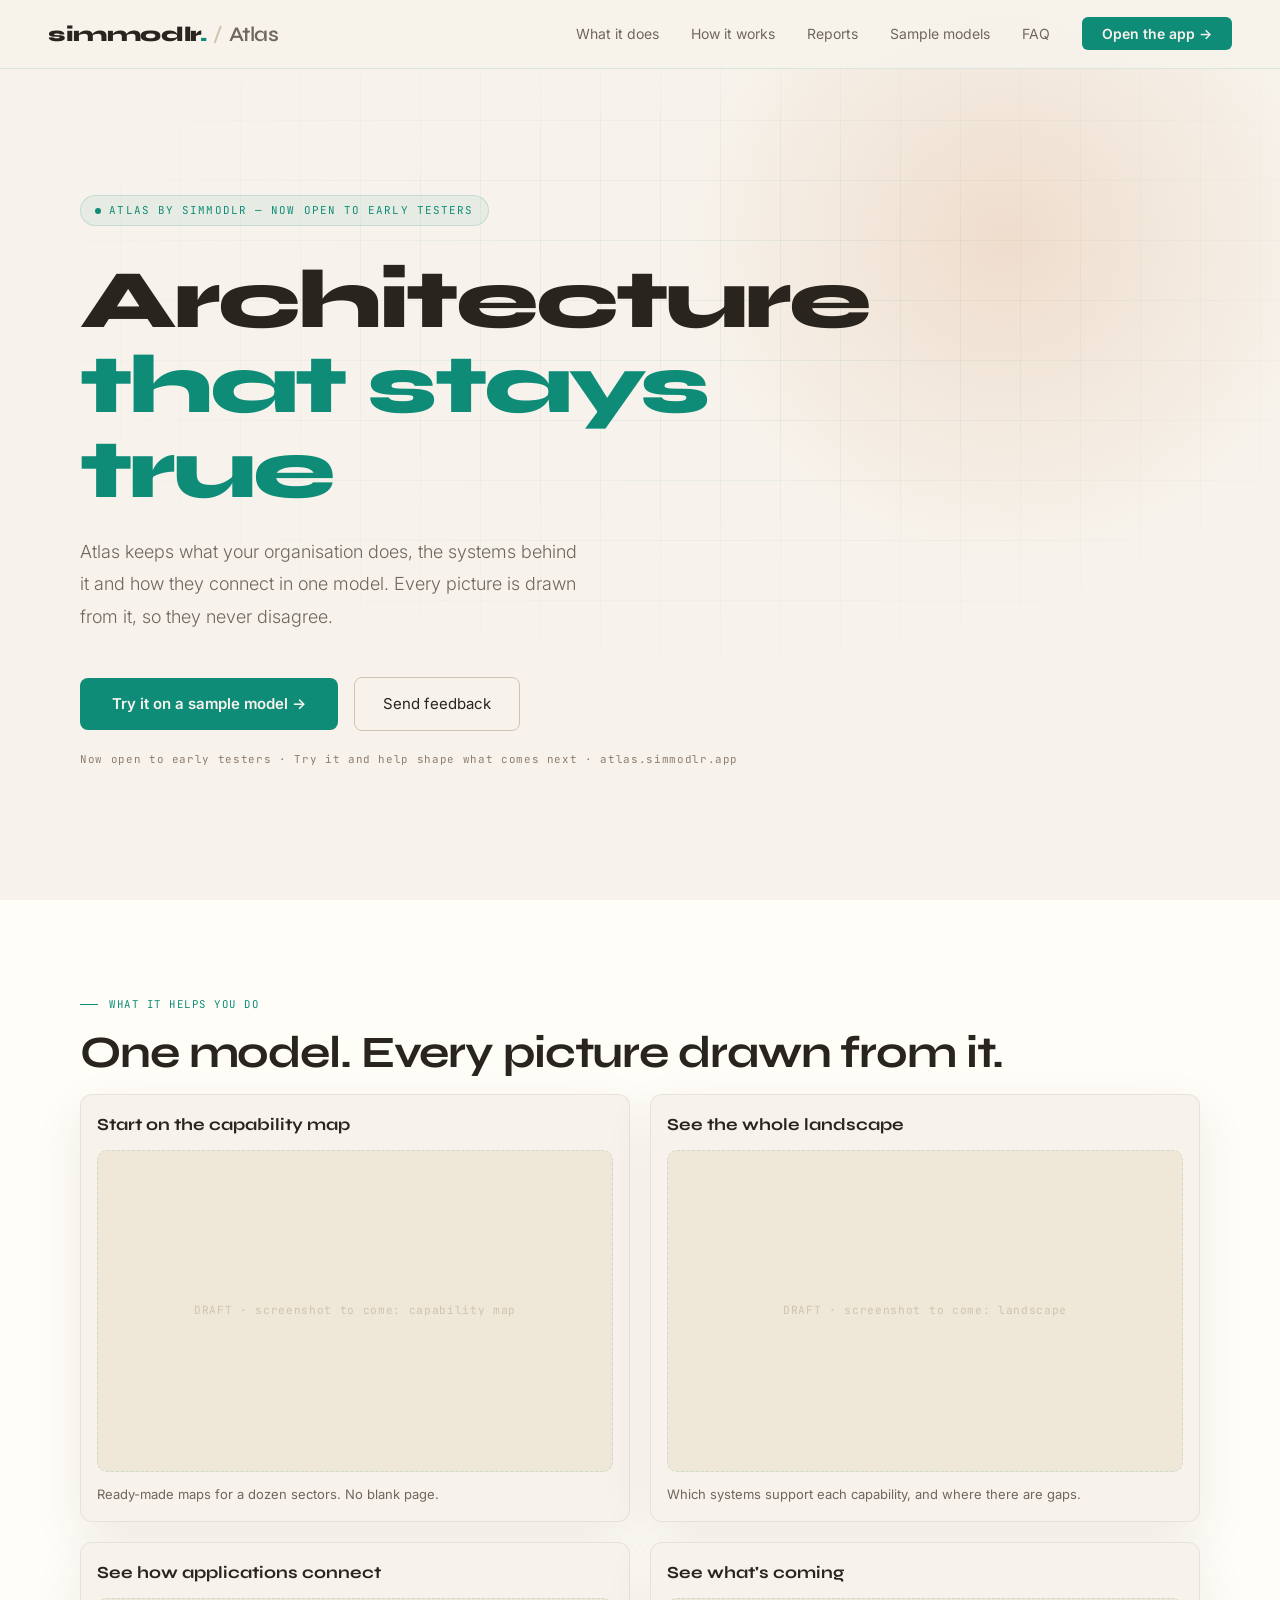
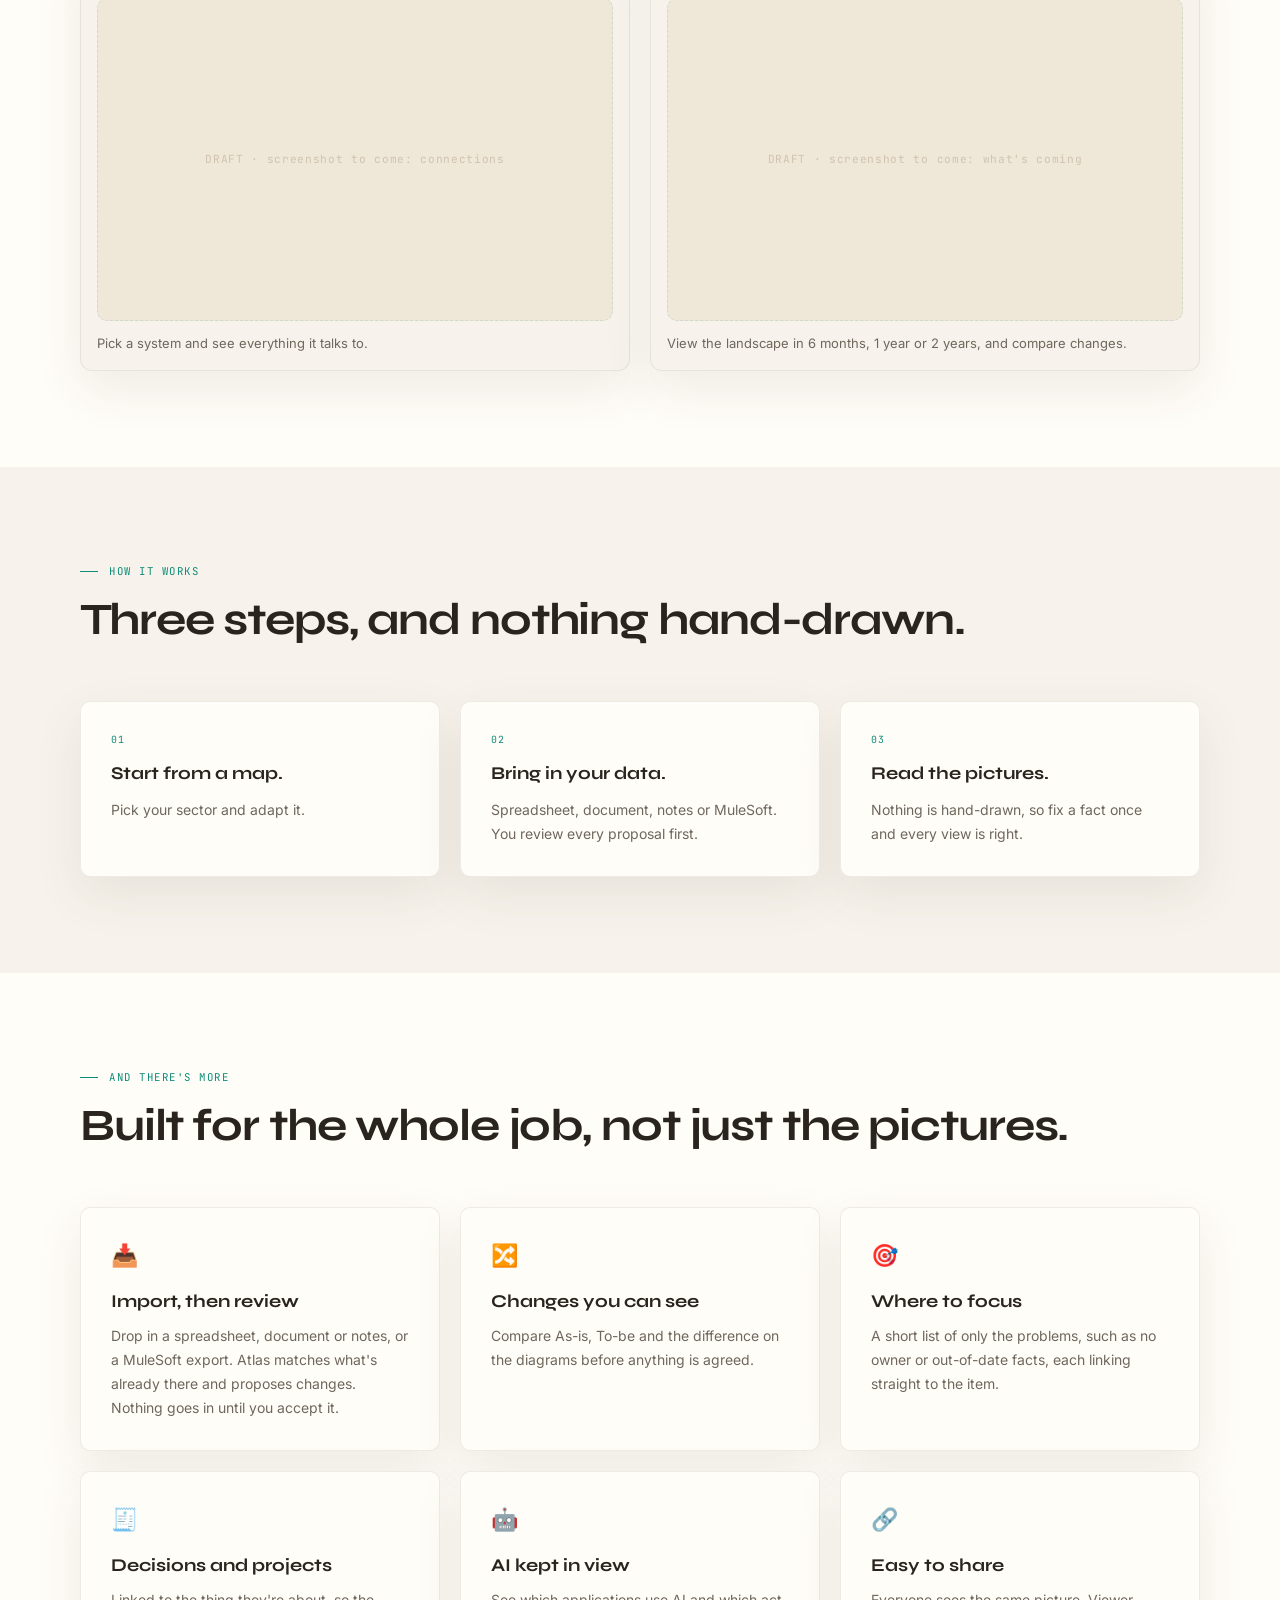
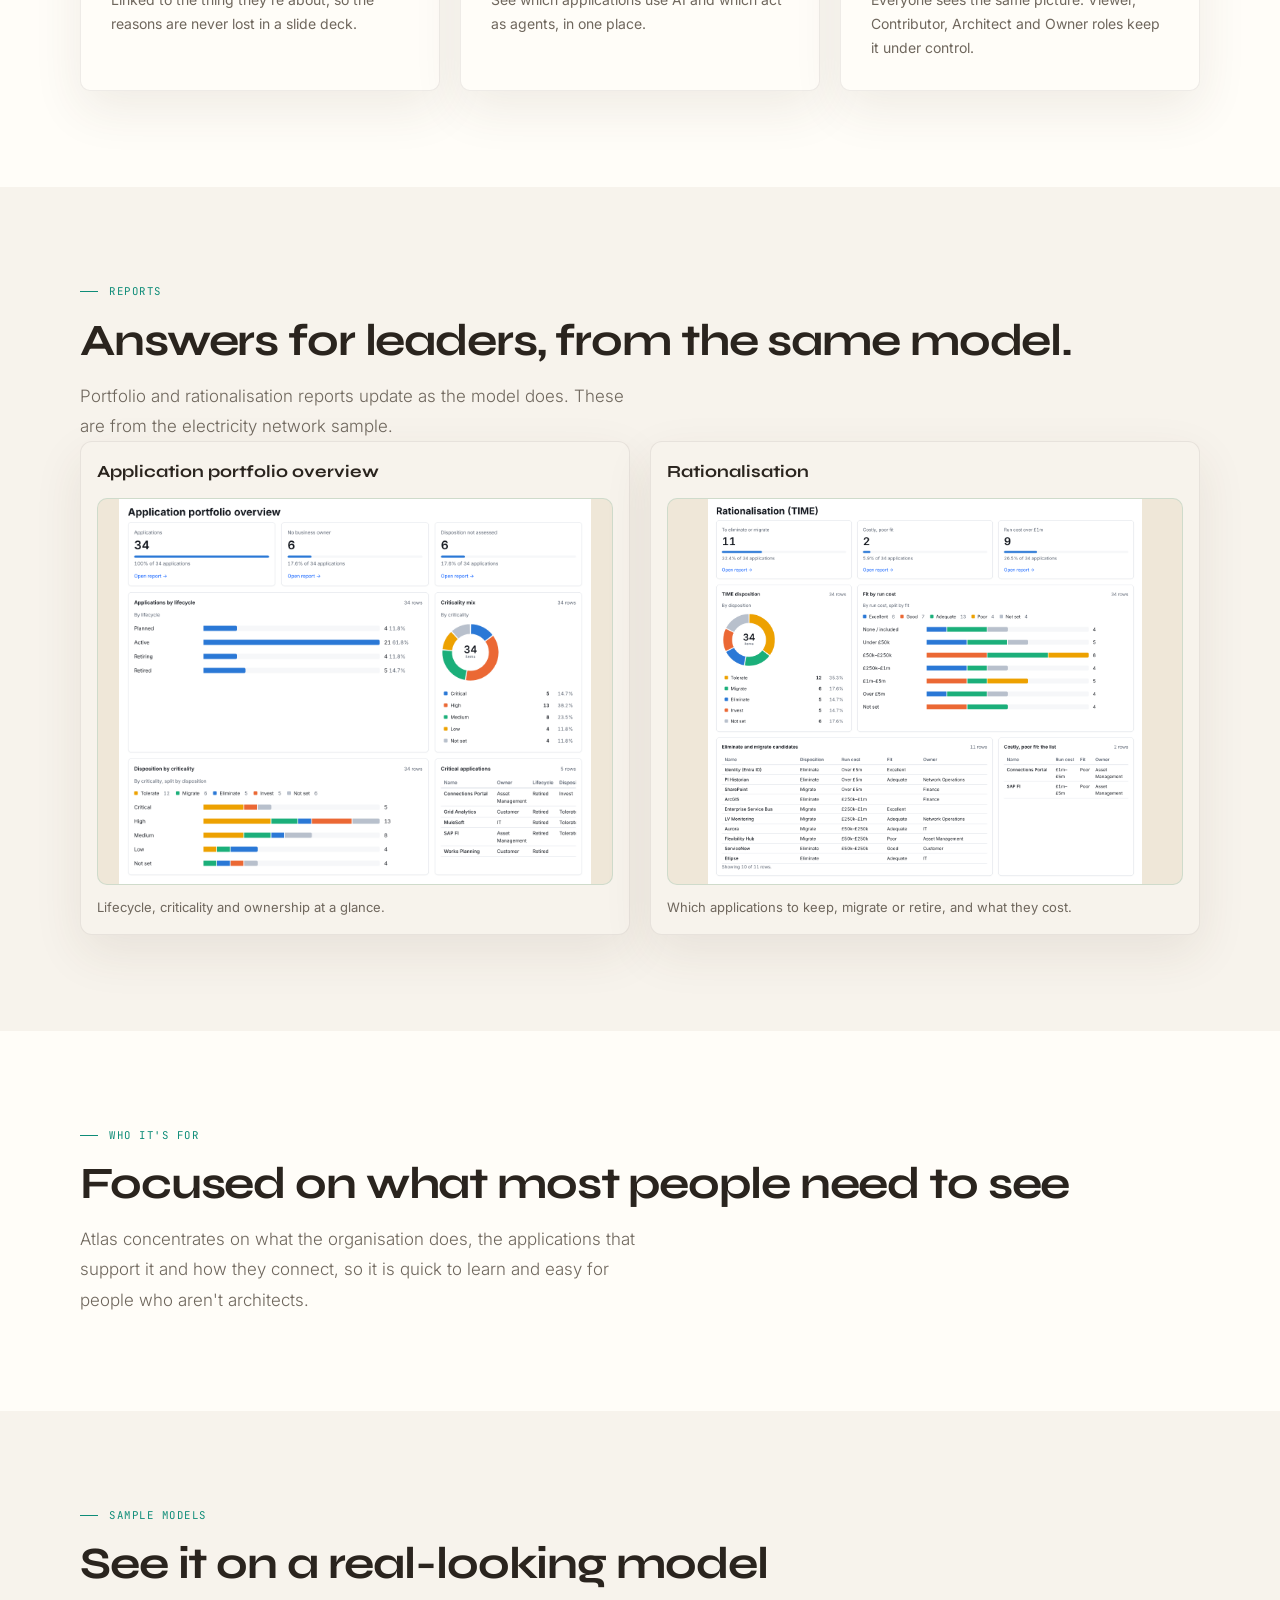
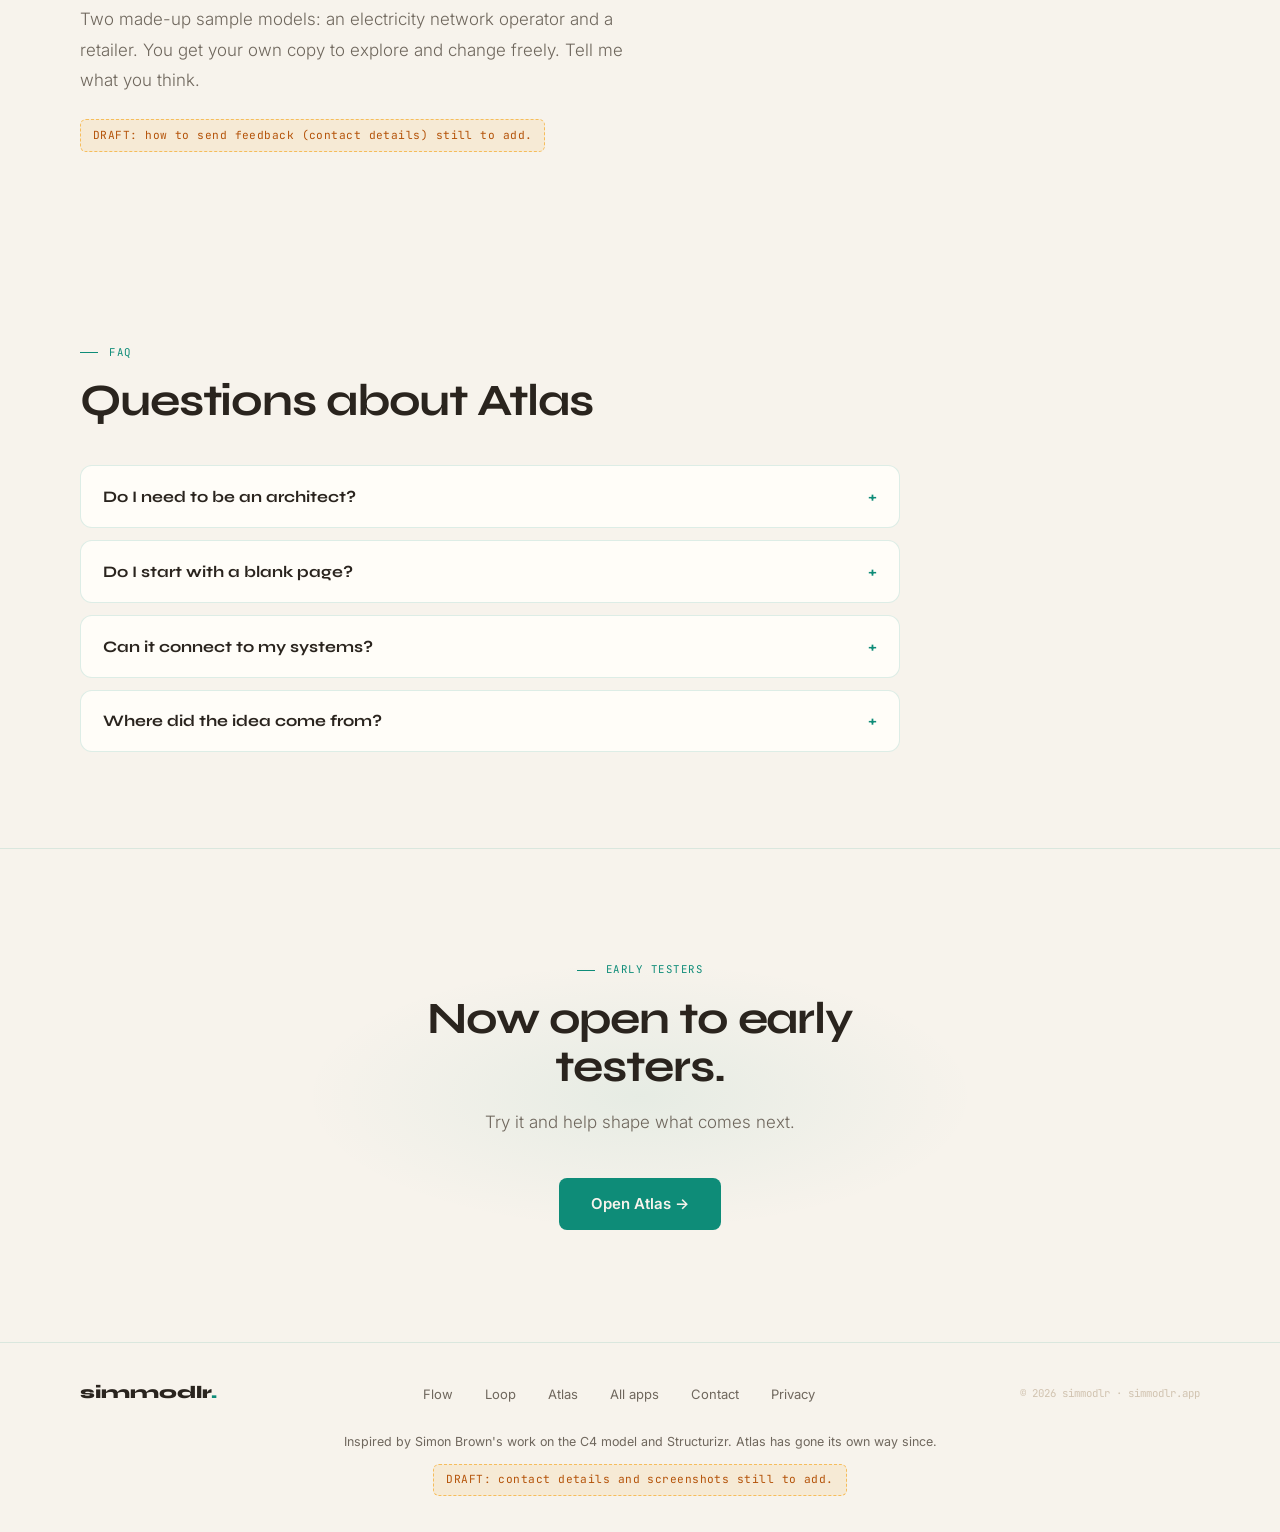
==== commit 4c9d42ef: "Merge pull request #8 from sparky100/claude/loop-page Add a Loop page to the family site" ====
--- a/atlas/index.html
+++ b/atlas/index.html
@@ -187,6 +187,7 @@
     <a href="/" class="footer-brand">simmodlr<span>.</span></a>
     <ul class="footer-links">
       <li><a href="/flow/">Flow</a></li>
+      <li><a href="/loop/">Loop</a></li>
       <li><a href="/atlas/">Atlas</a></li>
       <li><a href="/#apps">All apps</a></li>
       <li><a href="#">Contact</a></li>
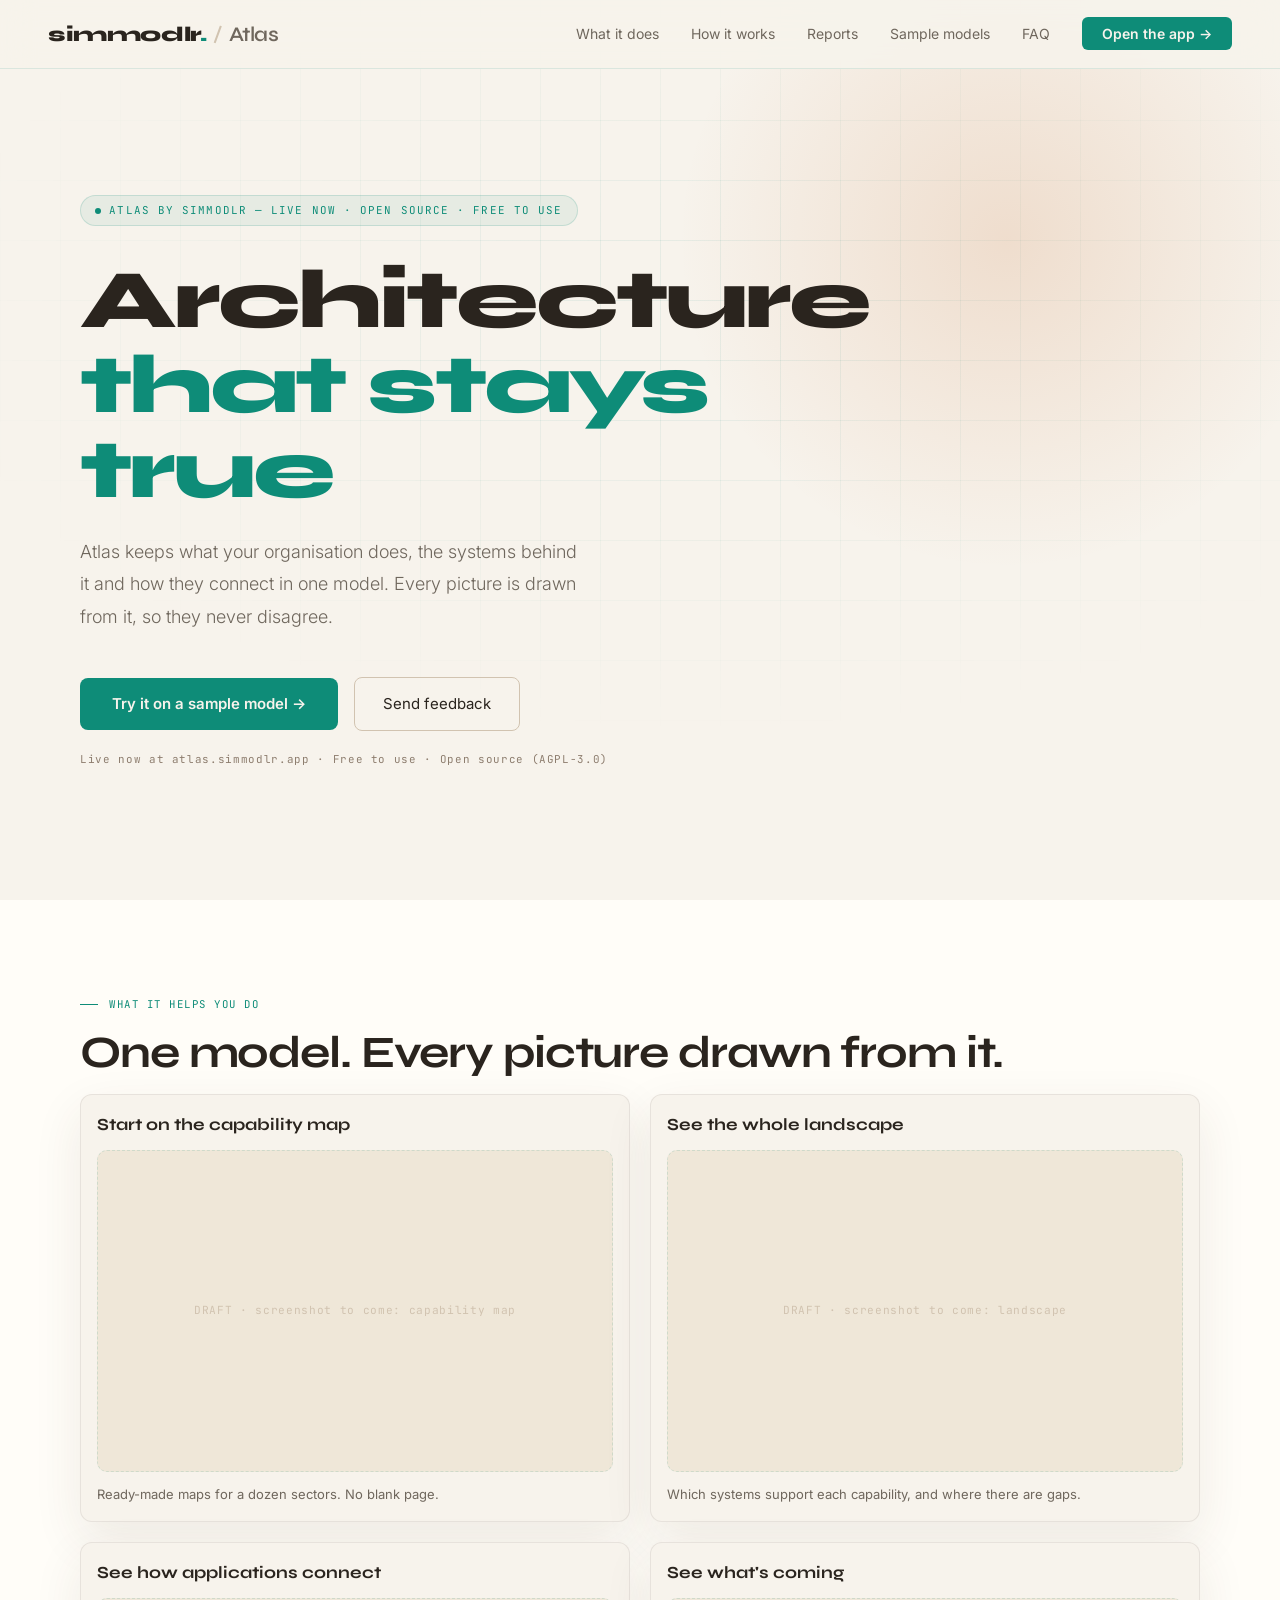
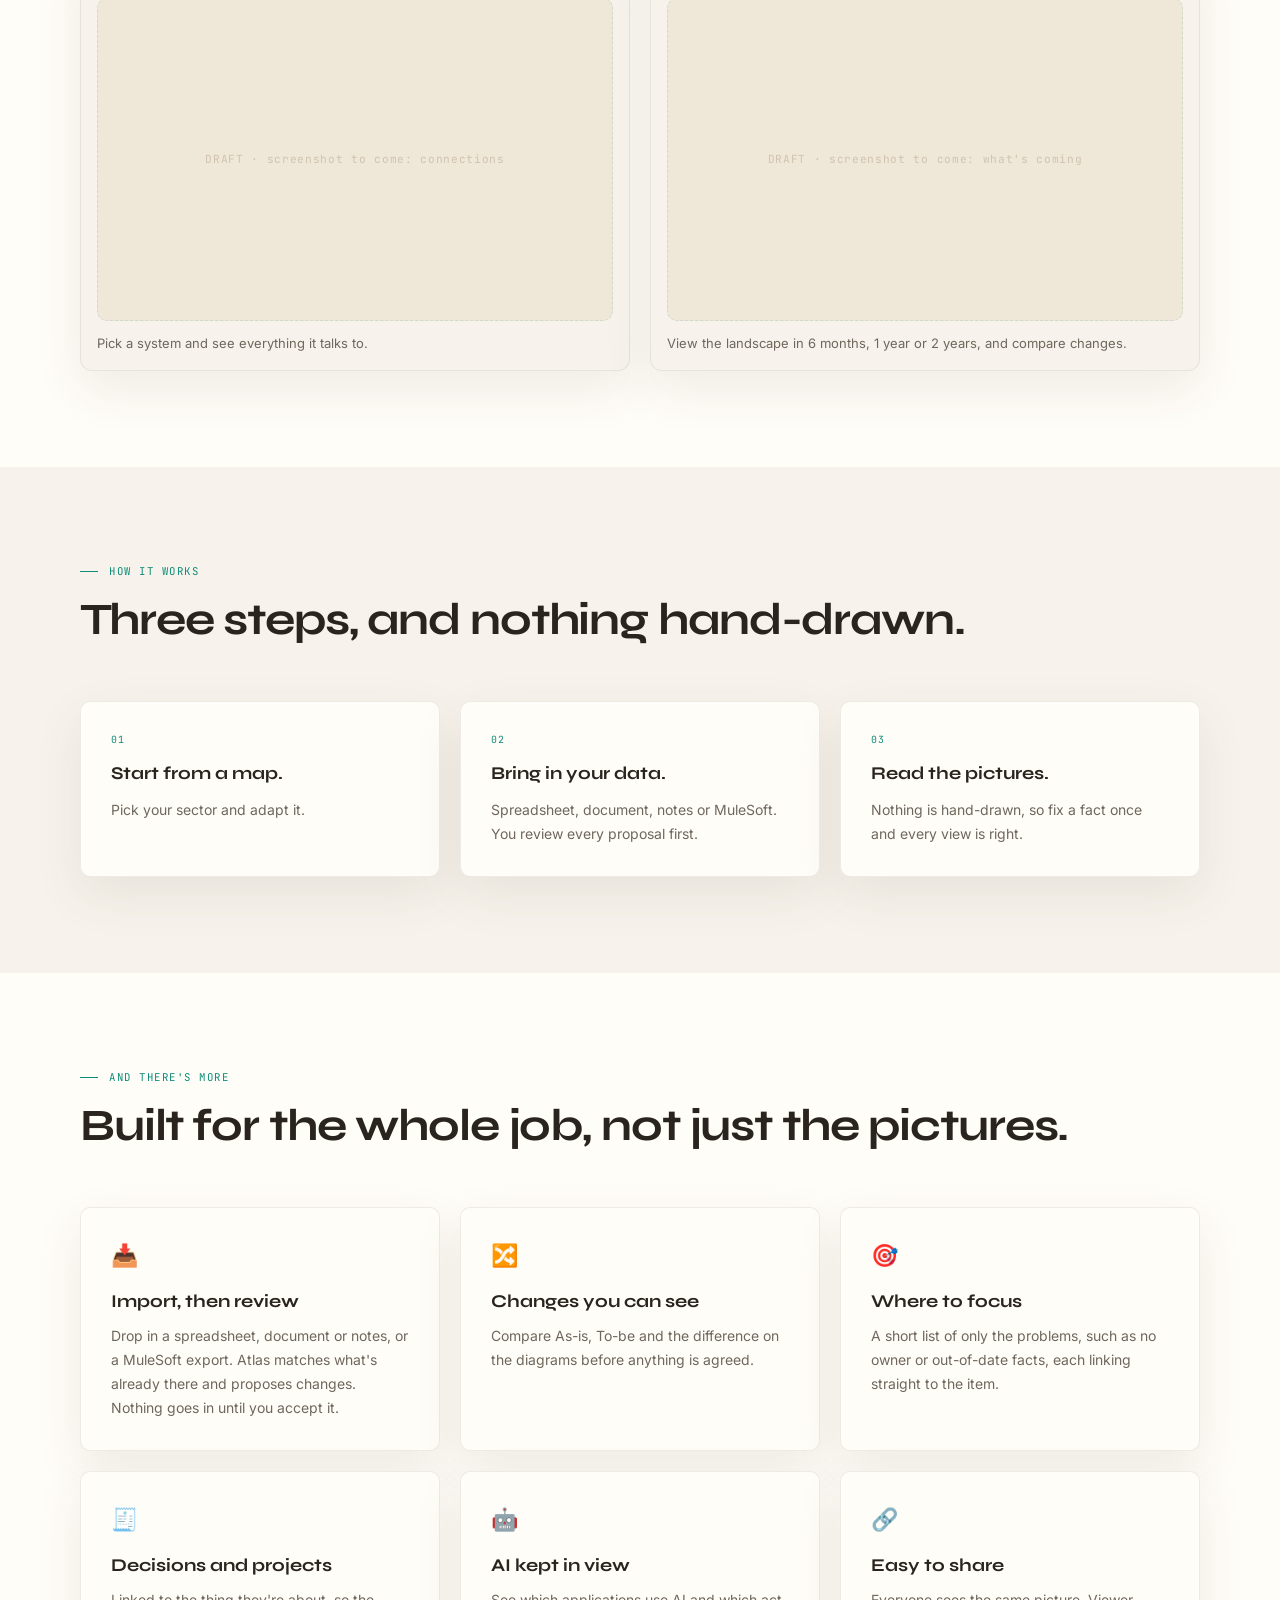
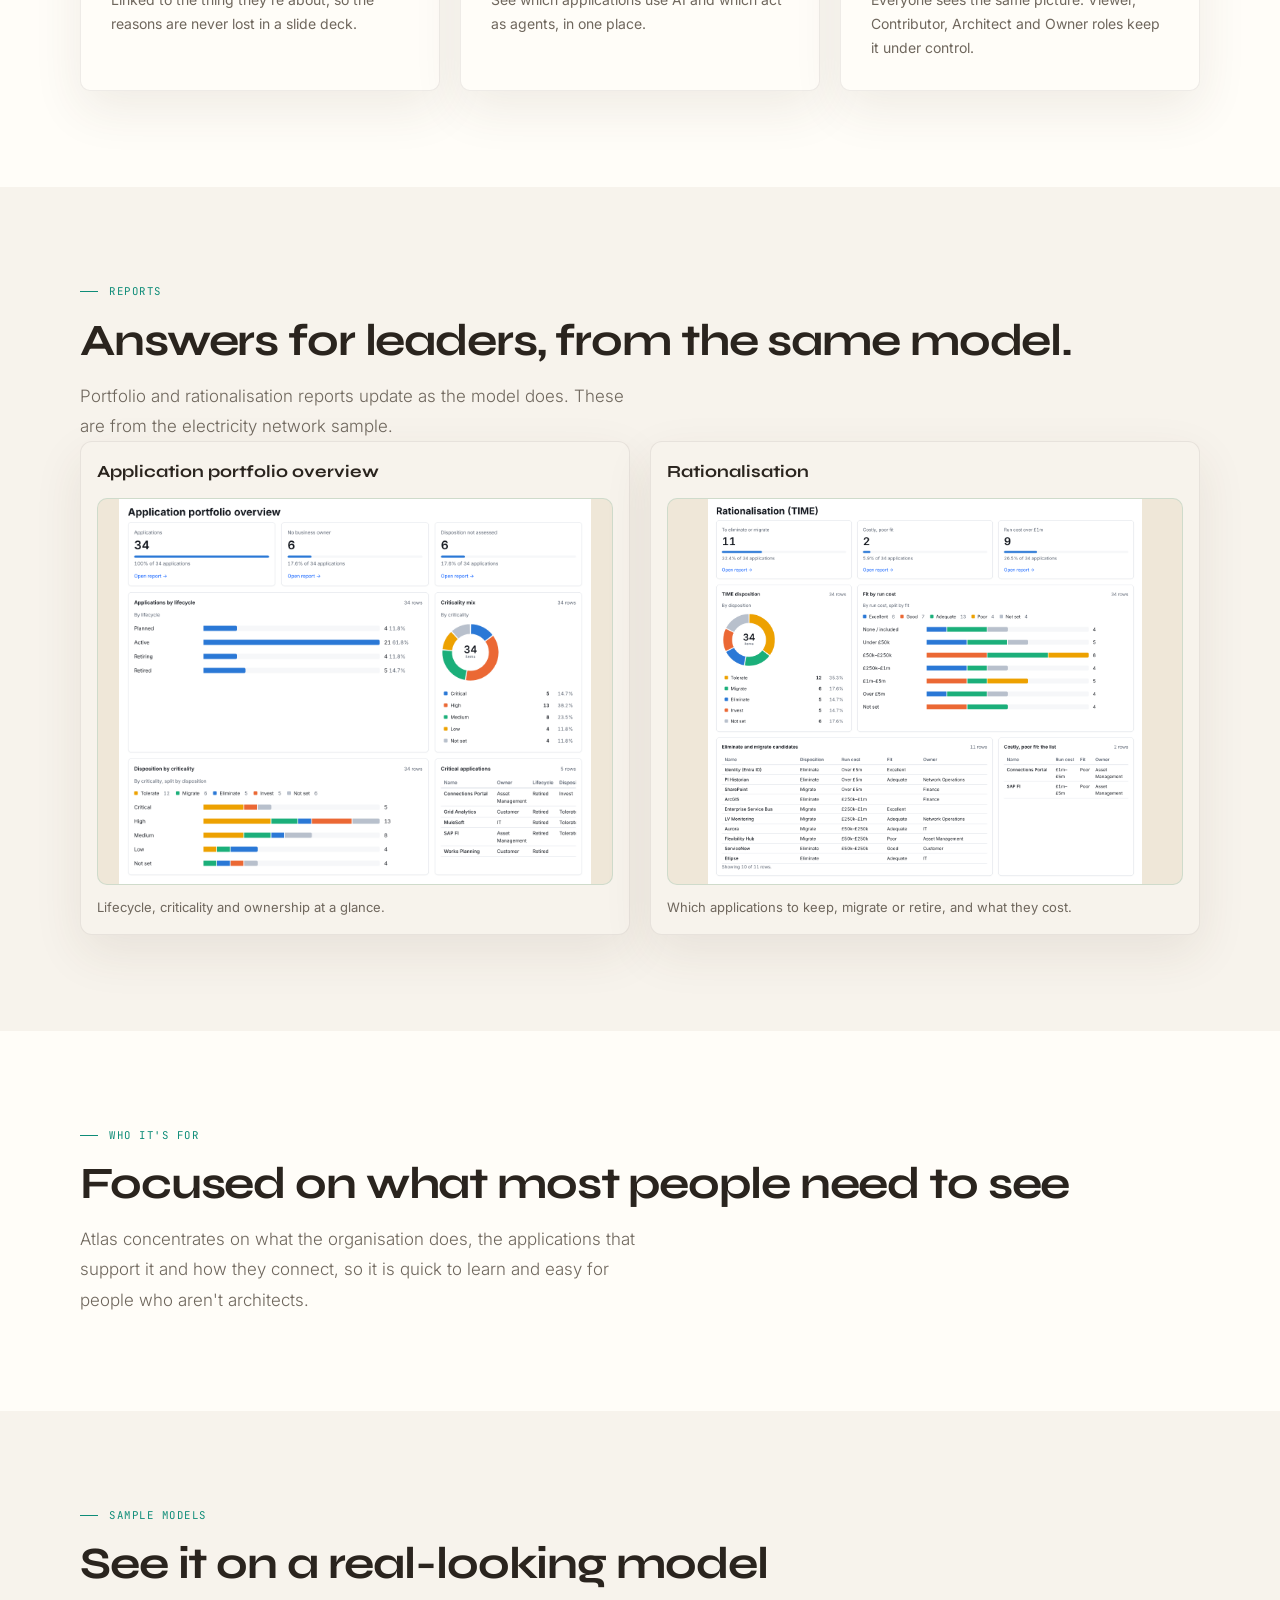
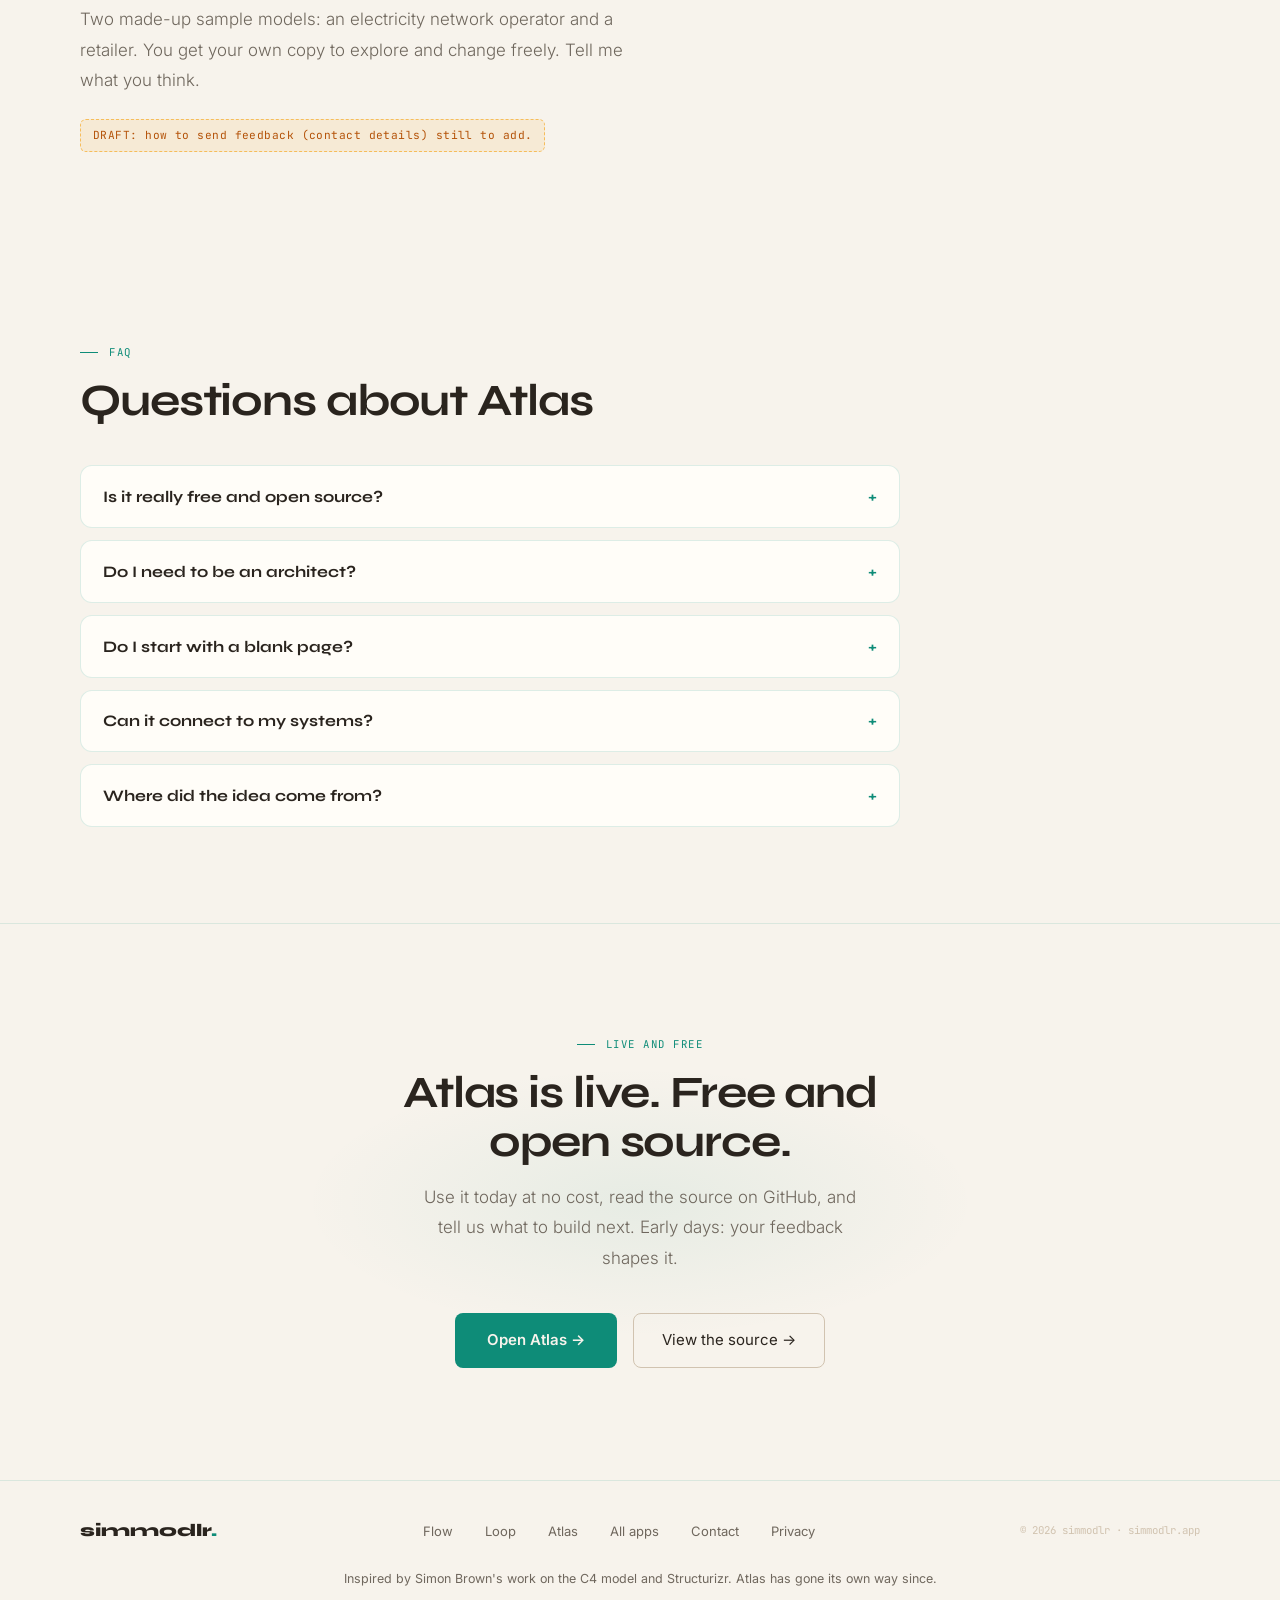
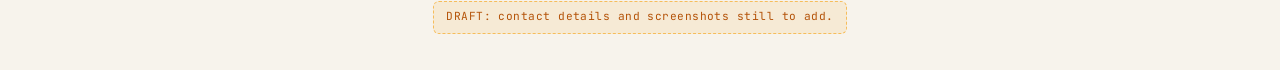
==== commit 76cecd52: "Atlas page: live, free and open source Co-Authored-By: Claude Sonnet 5.5 <noreply@anthropic.com> Cla" ====
--- a/atlas/index.html
+++ b/atlas/index.html
@@ -32,14 +32,14 @@
   <div class="hero-grid"></div>
   <div class="hero-orb"></div>
   <div class="hero-inner">
-    <div class="hero-badge"><div class="badge-pulse"></div>Atlas by simmodlr — Now open to early testers</div>
+    <div class="hero-badge"><div class="badge-pulse"></div>Atlas by simmodlr — Live now · Open source · Free to use</div>
     <h1 class="hero-h1 long-word">Architecture<br><span class="teal">that stays true</span></h1>
     <p class="hero-sub">Atlas keeps what your organisation does, the systems behind it and how they connect in one model. Every picture is drawn from it, so they never disagree.</p>
     <div class="hero-ctas">
       <a href="https://atlas.simmodlr.app" class="btn-primary">Try it on a sample model →</a>
       <a href="#samples" class="btn-ghost">Send feedback</a>
     </div>
-    <p class="hero-note">Now open to early testers · Try it and help shape what comes next · atlas.simmodlr.app</p>
+    <p class="hero-note">Live now at atlas.simmodlr.app · Free to use · Open source (AGPL-3.0)</p>
   </div>
 </section>
 
@@ -160,6 +160,7 @@
     <div class="section-tag">FAQ</div>
     <h2 class="section-h2">Questions about Atlas</h2>
     <div class="faq-list">
+      <details class="faq-item"><summary>Is it really free and open source?</summary><p>Yes. Atlas is free to use, and the full source code is on <a href="https://github.com/sparky100/atlas">GitHub</a> under the AGPL-3.0 licence. You can read it, run it and change it. If you share a modified version, you share your changes too.</p></details>
       <details class="faq-item"><summary>Do I need to be an architect?</summary><p>No. Atlas uses plain English, and the pictures are readable by anyone who needs to understand how the organisation fits together.</p></details>
       <details class="faq-item"><summary>Do I start with a blank page?</summary><p>No. Starter capability maps are ready for electricity networks, NHS, housing, local government, higher education, retail, financial services, water, manufacturing, rail and more.</p></details>
       <details class="faq-item"><summary>Can it connect to my systems?</summary><p>You can import spreadsheets, documents, notes and MuleSoft exports, and a live MuleSoft connector is available. You review every proposal before it joins the model.</p></details>
@@ -172,11 +173,12 @@
 <section class="cta" id="cta">
   <div class="cta-glow"></div>
   <div style="position:relative">
-    <div class="section-tag" style="justify-content:center">Early testers</div>
-    <h2 class="section-h2">Now open to early testers.</h2>
-    <p class="section-body">Try it and help shape what comes next.</p>
+    <div class="section-tag" style="justify-content:center">Live and free</div>
+    <h2 class="section-h2">Atlas is live. Free and open source.</h2>
+    <p class="section-body">Use it today at no cost, read the source on GitHub, and tell us what to build next. Early days: your feedback shapes it.</p>
     <div class="cta-btns">
       <a href="https://atlas.simmodlr.app" class="btn-primary">Open Atlas →</a>
+      <a href="https://github.com/sparky100/atlas" class="btn-ghost">View the source →</a>
     </div>
   </div>
 </section>
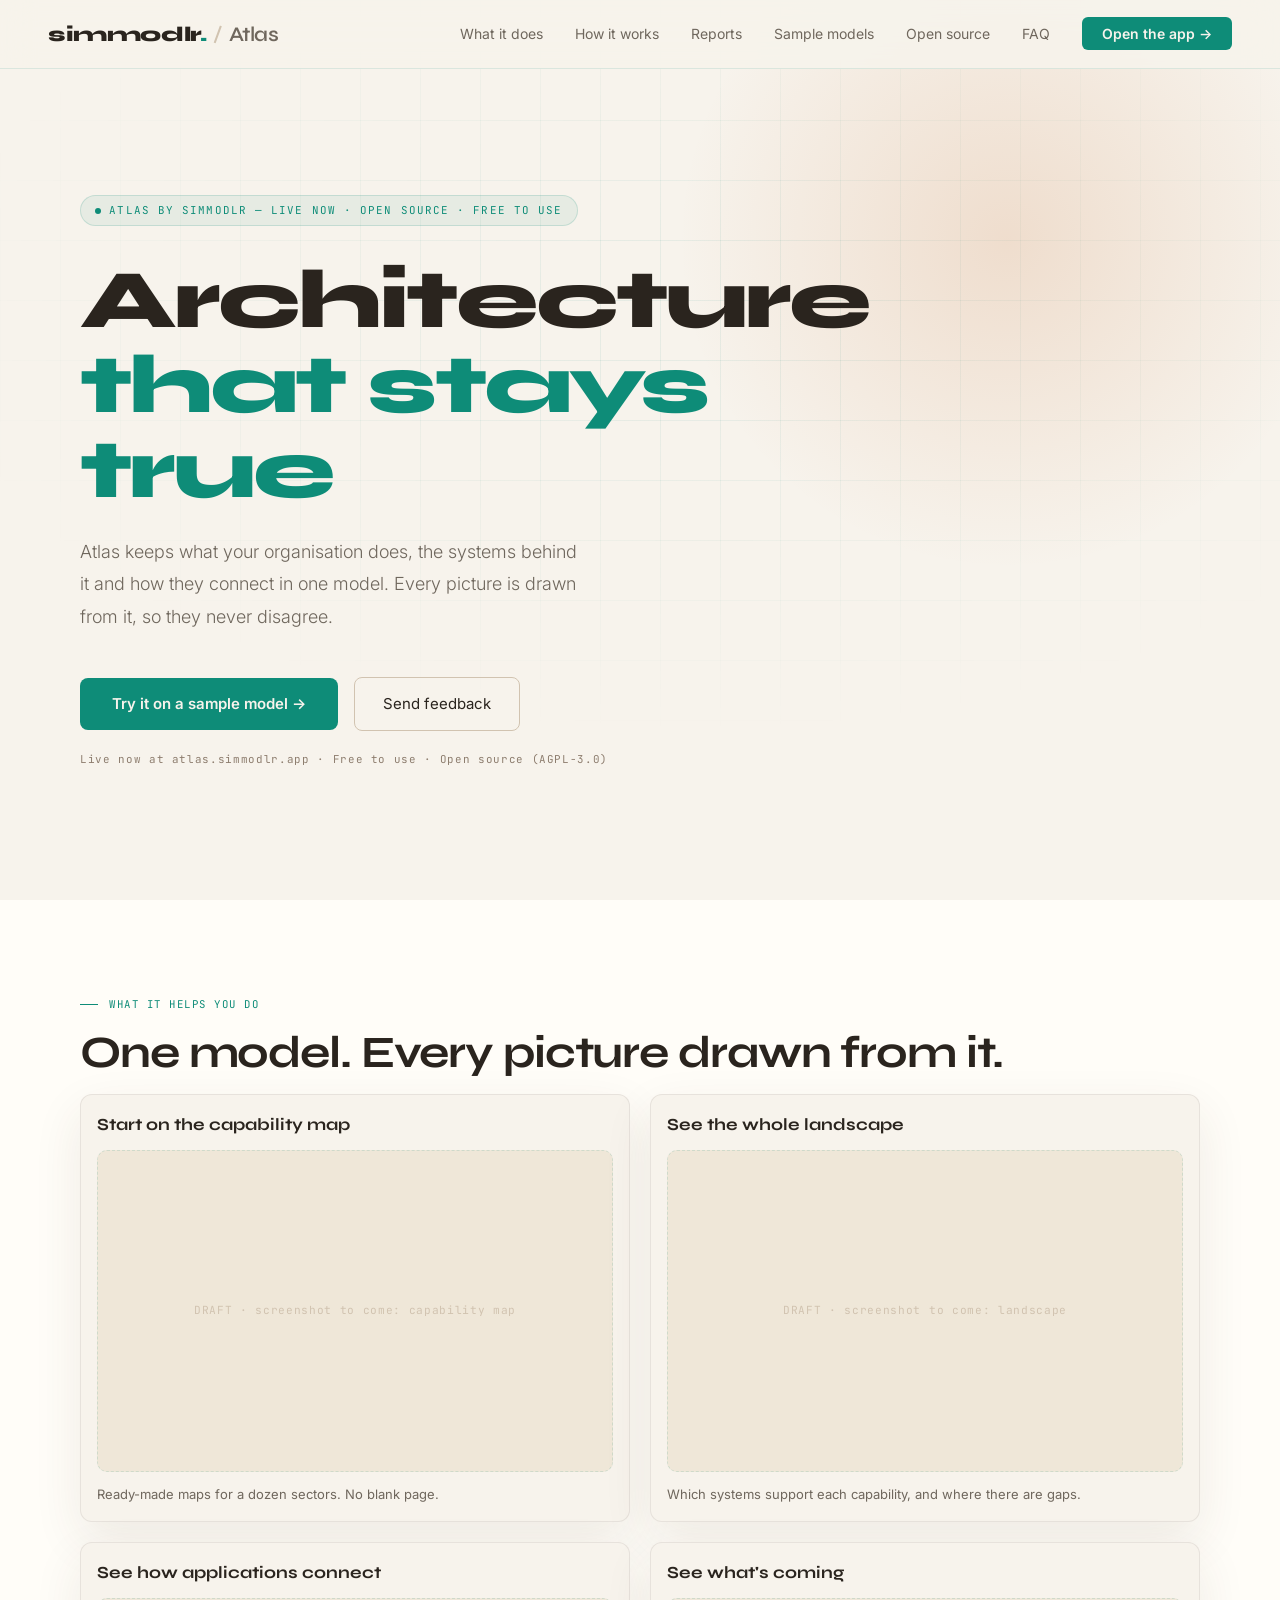
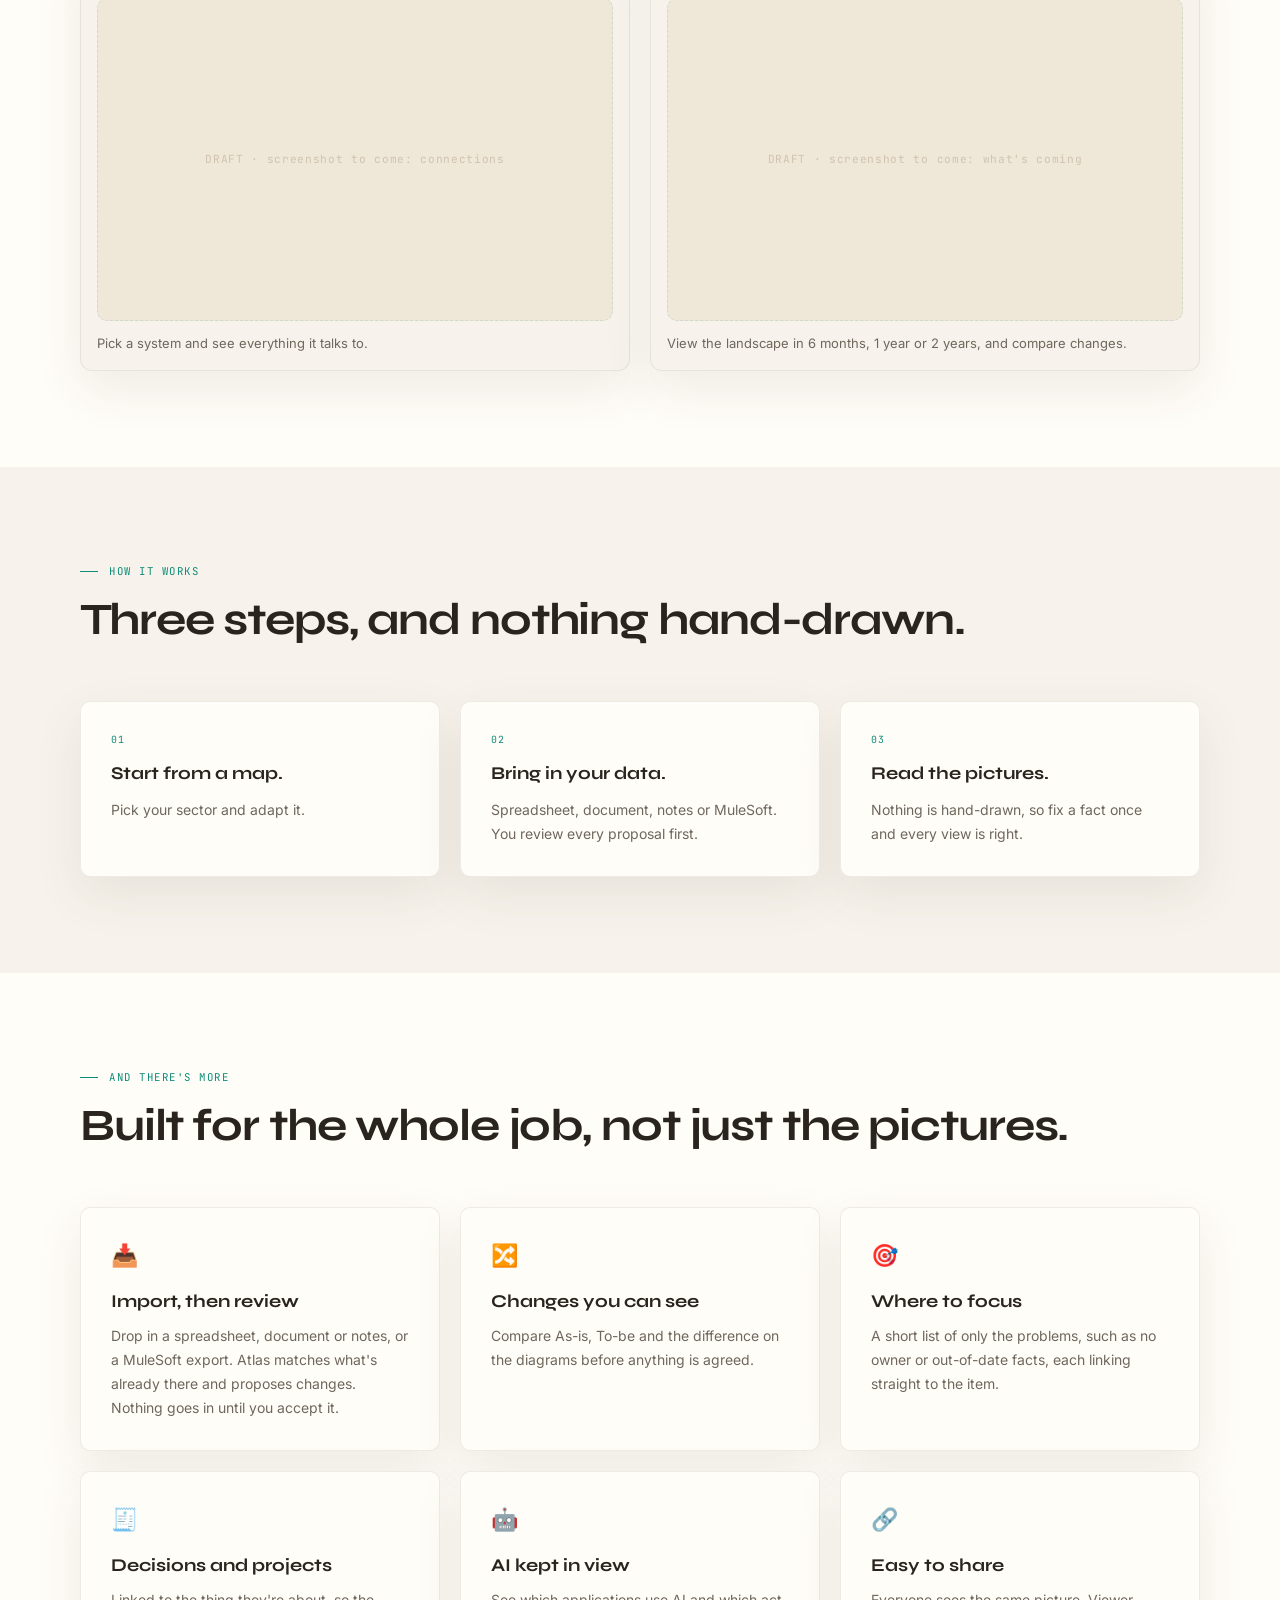
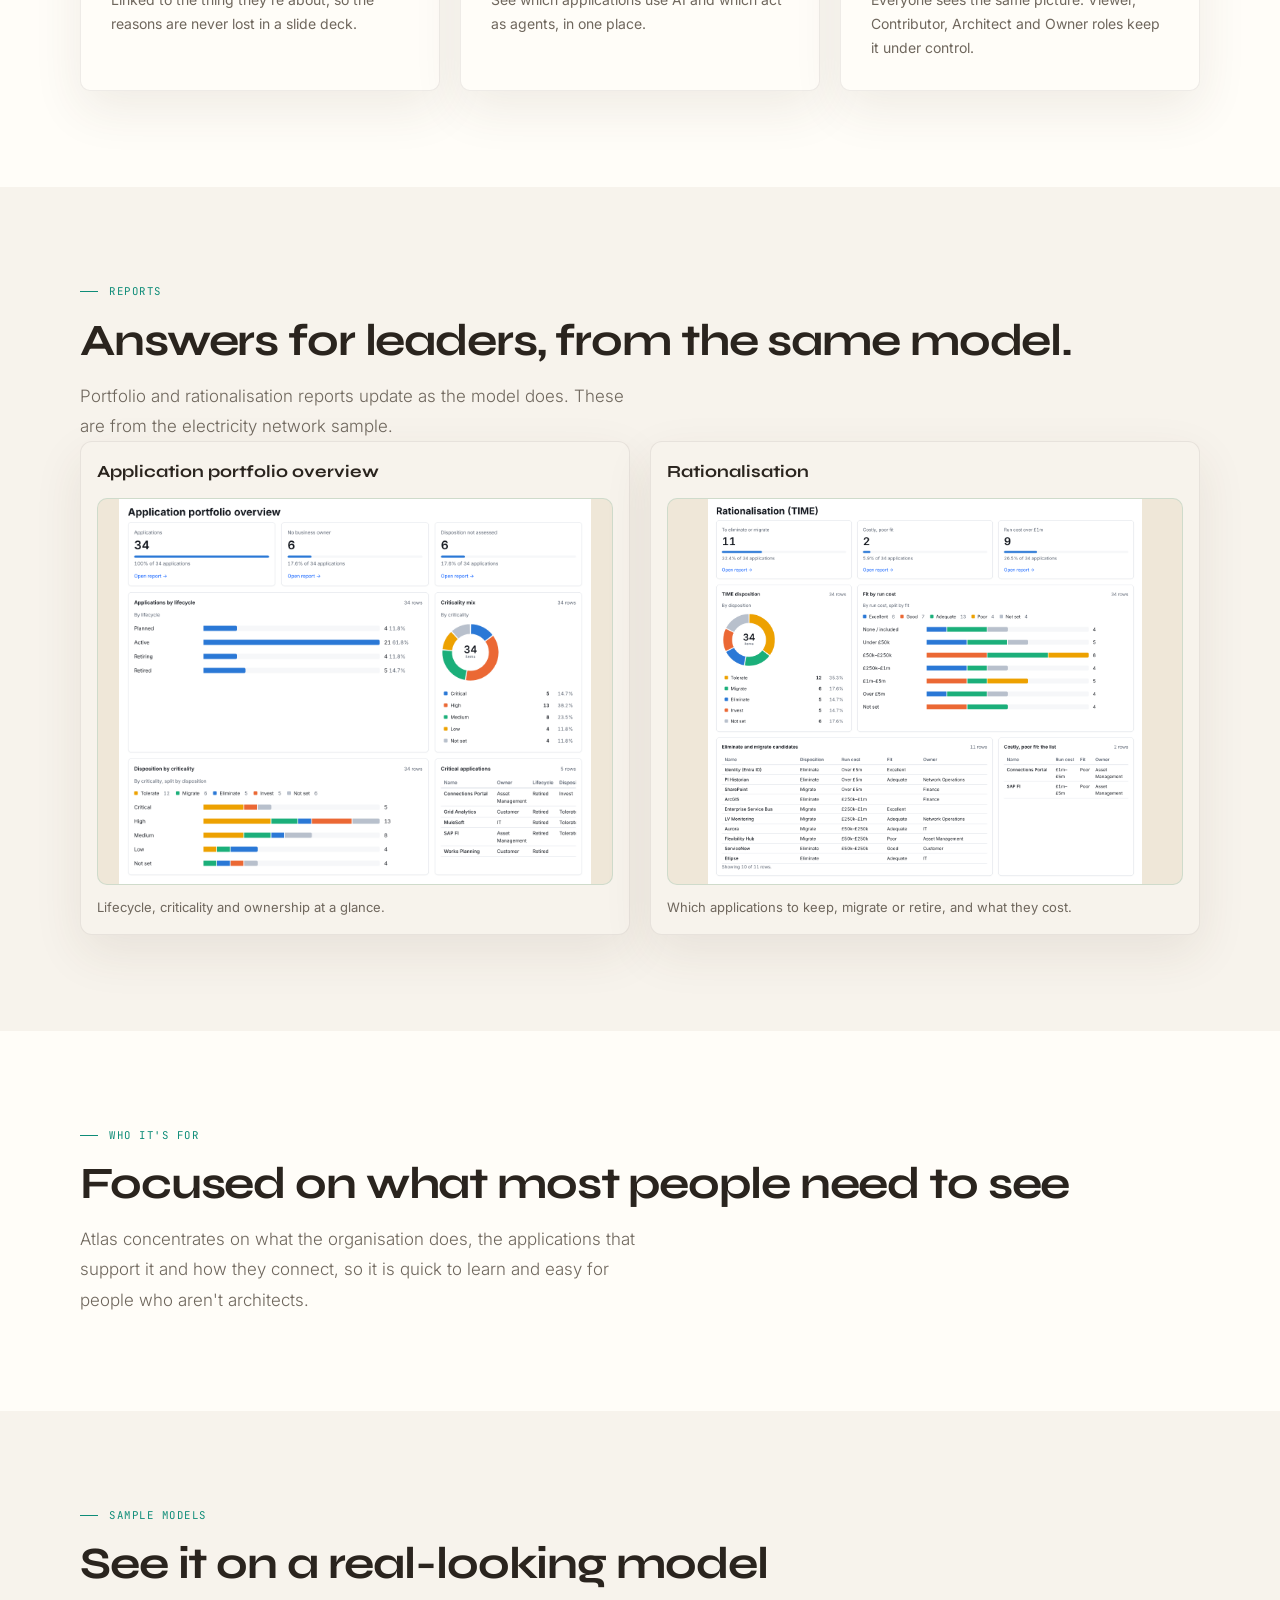
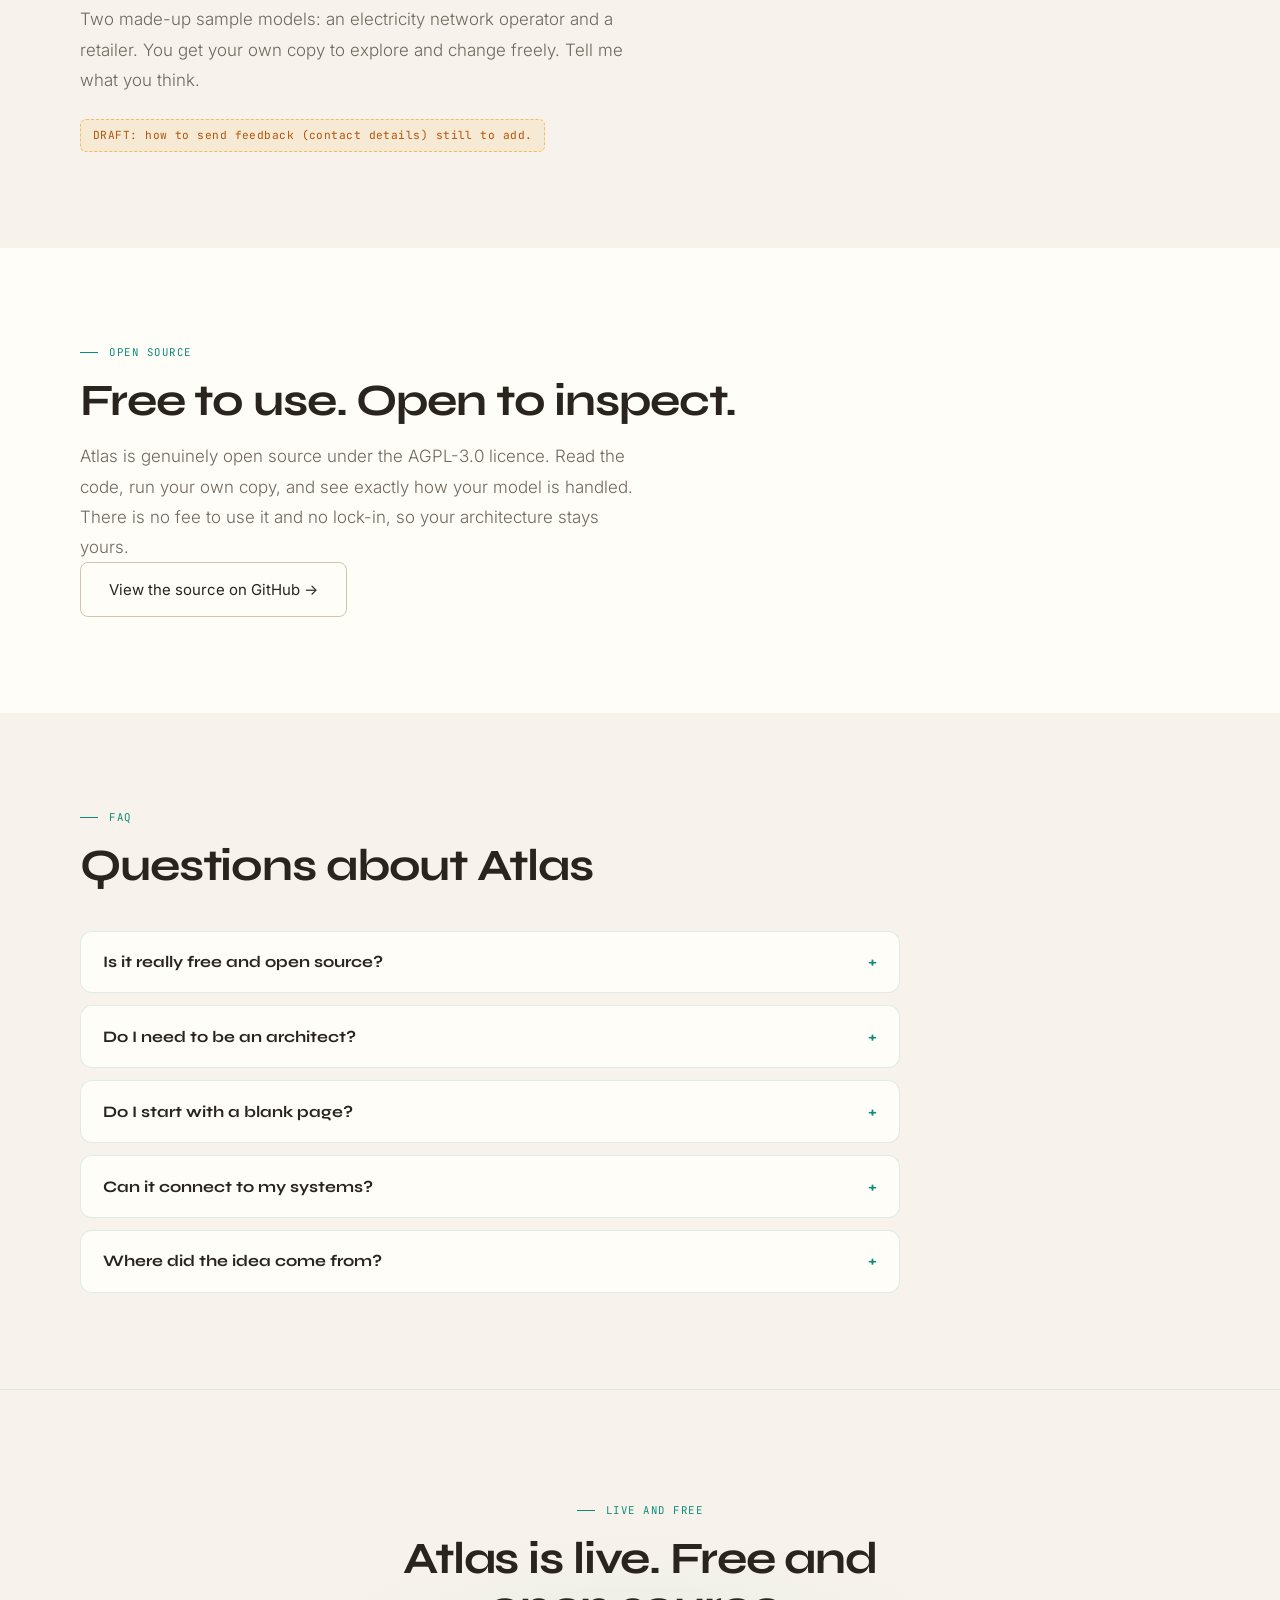
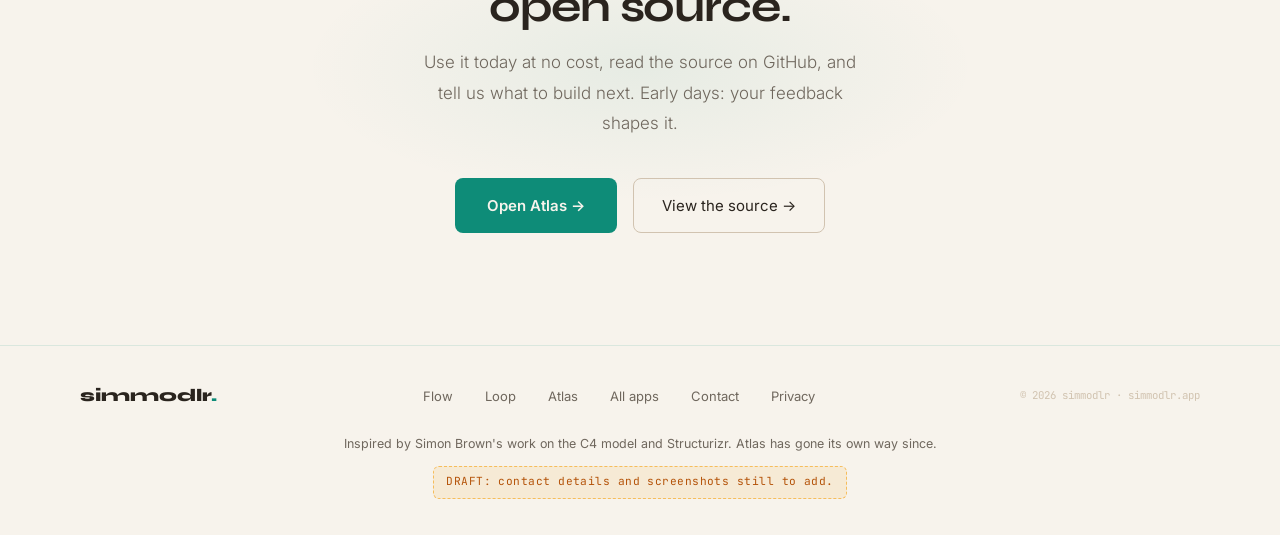
==== commit f5cbc055: "Atlas page: add open source section Co-Authored-By: Claude Sonnet 5.5 <noreply@anthropic.com> Claude" ====
--- a/atlas/index.html
+++ b/atlas/index.html
@@ -22,6 +22,7 @@
     <li><a href="#how">How it works</a></li>
     <li><a href="#reports">Reports</a></li>
     <li><a href="#samples">Sample models</a></li>
+    <li><a href="#open-source">Open source</a></li>
     <li><a href="#faq">FAQ</a></li>
     <li><a href="https://atlas.simmodlr.app" class="nav-btn">Open the app →</a></li>
   </ul>
@@ -151,6 +152,16 @@
     <h2 class="section-h2">See it on a real-looking model</h2>
     <p class="section-body">Two made-up sample models: an electricity network operator and a retailer. You get your own copy to explore and change freely. Tell me what you think.</p>
     <p class="draft-flag">DRAFT: how to send feedback (contact details) still to add.</p>
+  </div>
+</section>
+
+<!-- OPEN SOURCE -->
+<section class="features" id="open-source">
+  <div class="section-inner">
+    <div class="section-tag">Open source</div>
+    <h2 class="section-h2">Free to use. Open to inspect.</h2>
+    <p class="section-body">Atlas is genuinely open source under the AGPL-3.0 licence. Read the code, run your own copy, and see exactly how your model is handled. There is no fee to use it and no lock-in, so your architecture stays yours.</p>
+    <div class="hero-ctas"><a href="https://github.com/sparky100/atlas" class="btn-ghost">View the source on GitHub →</a></div>
   </div>
 </section>
 
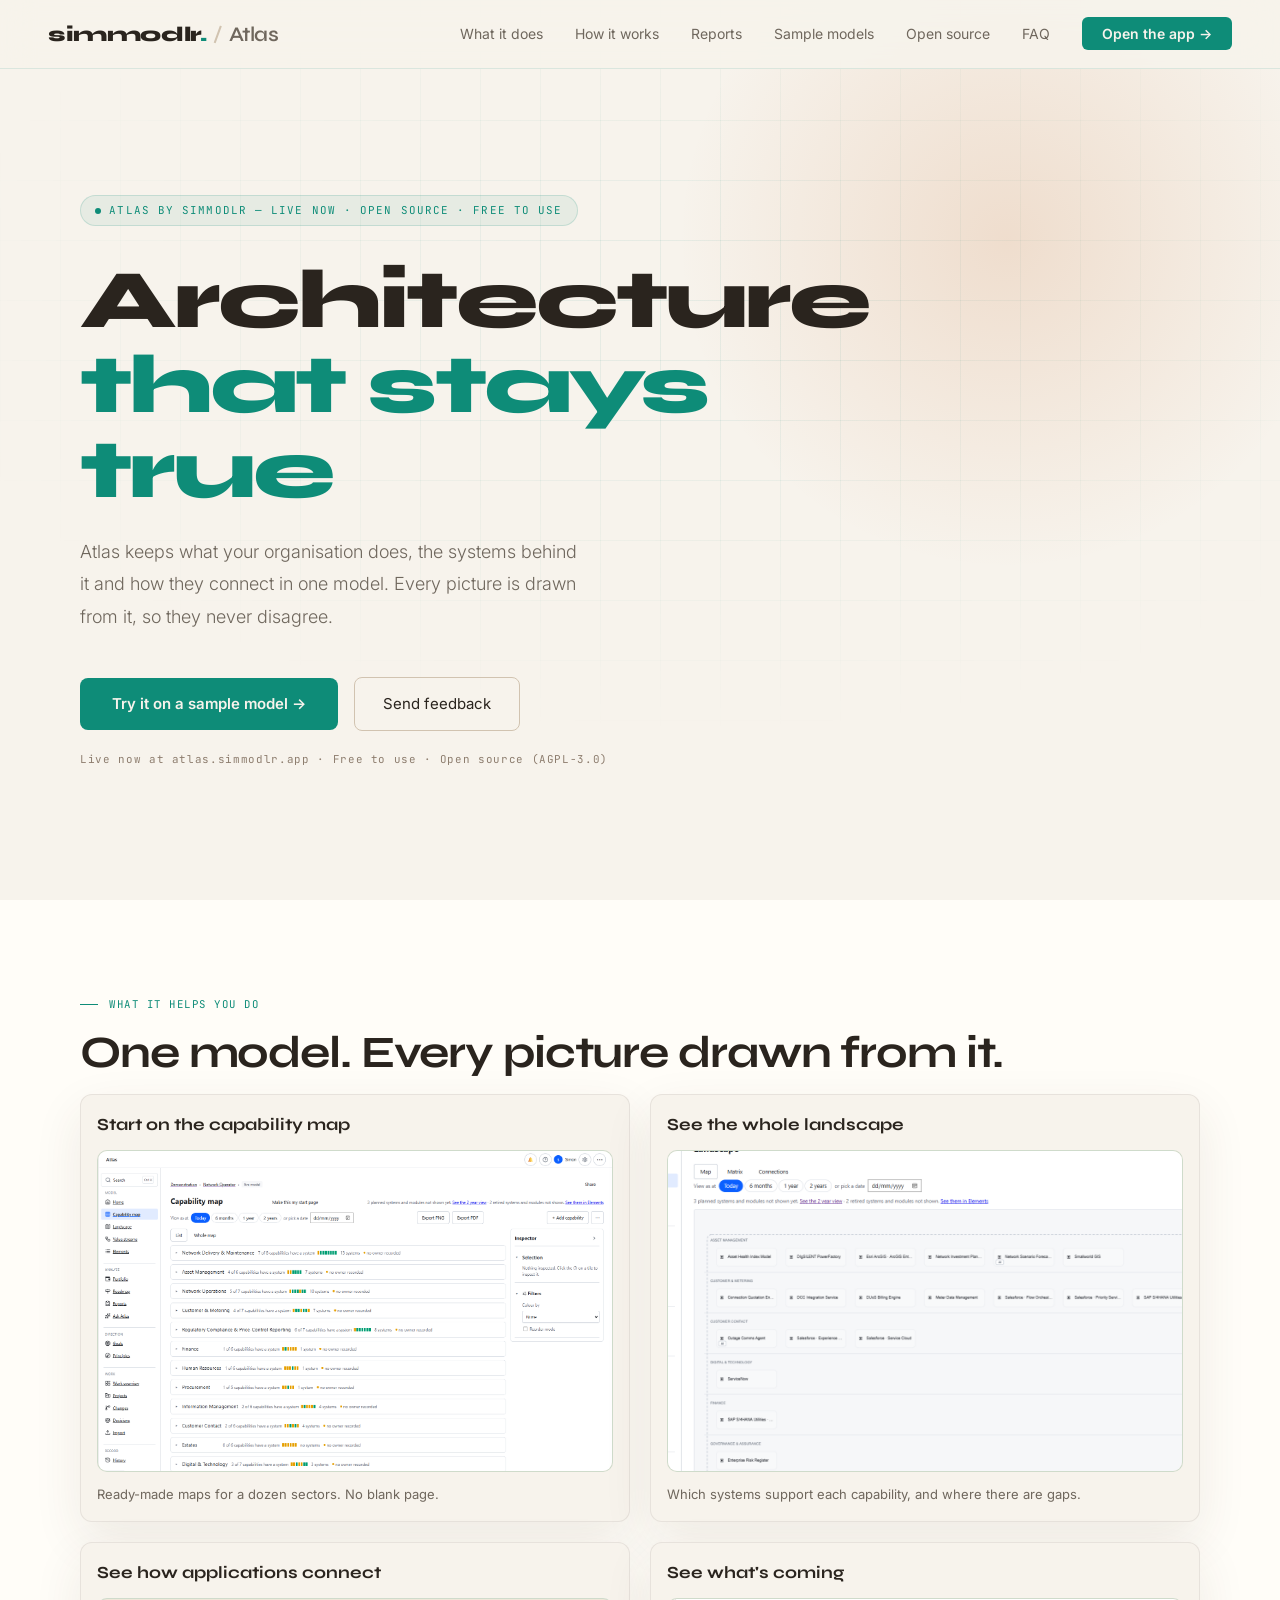
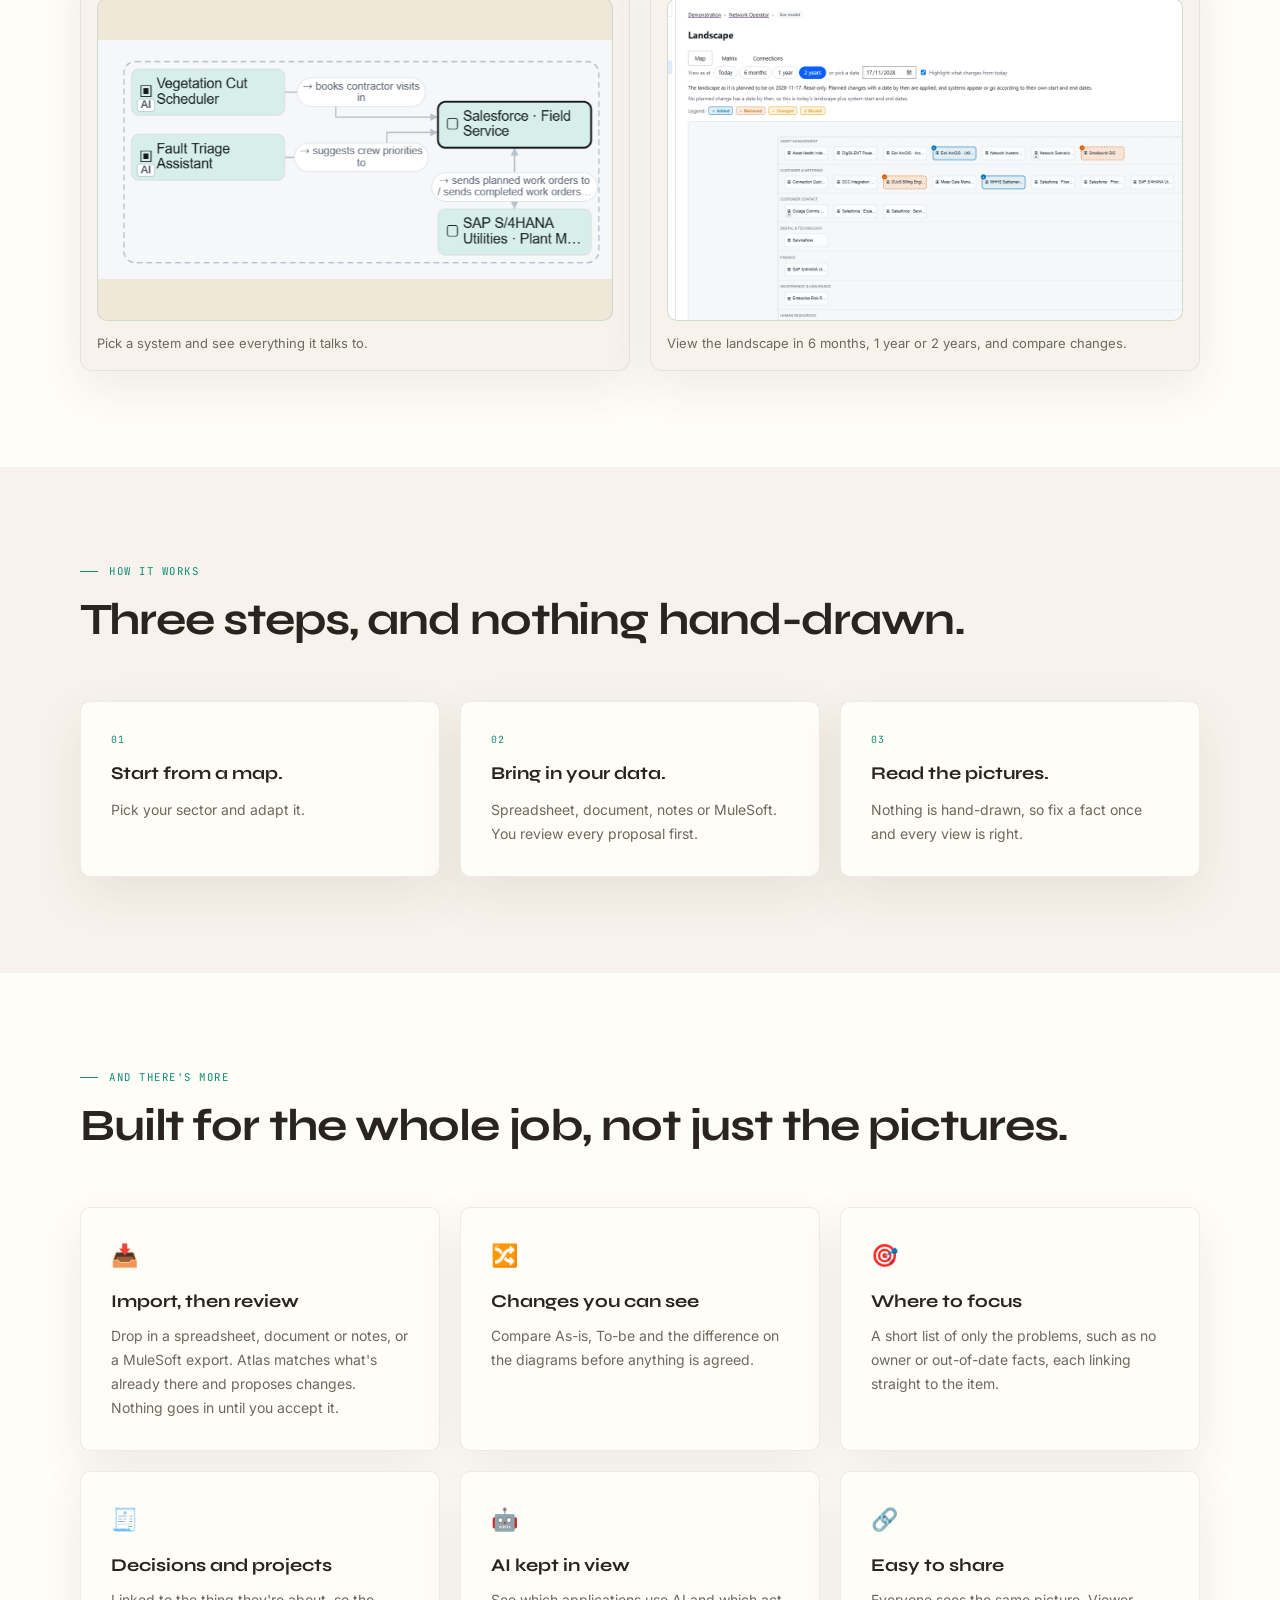
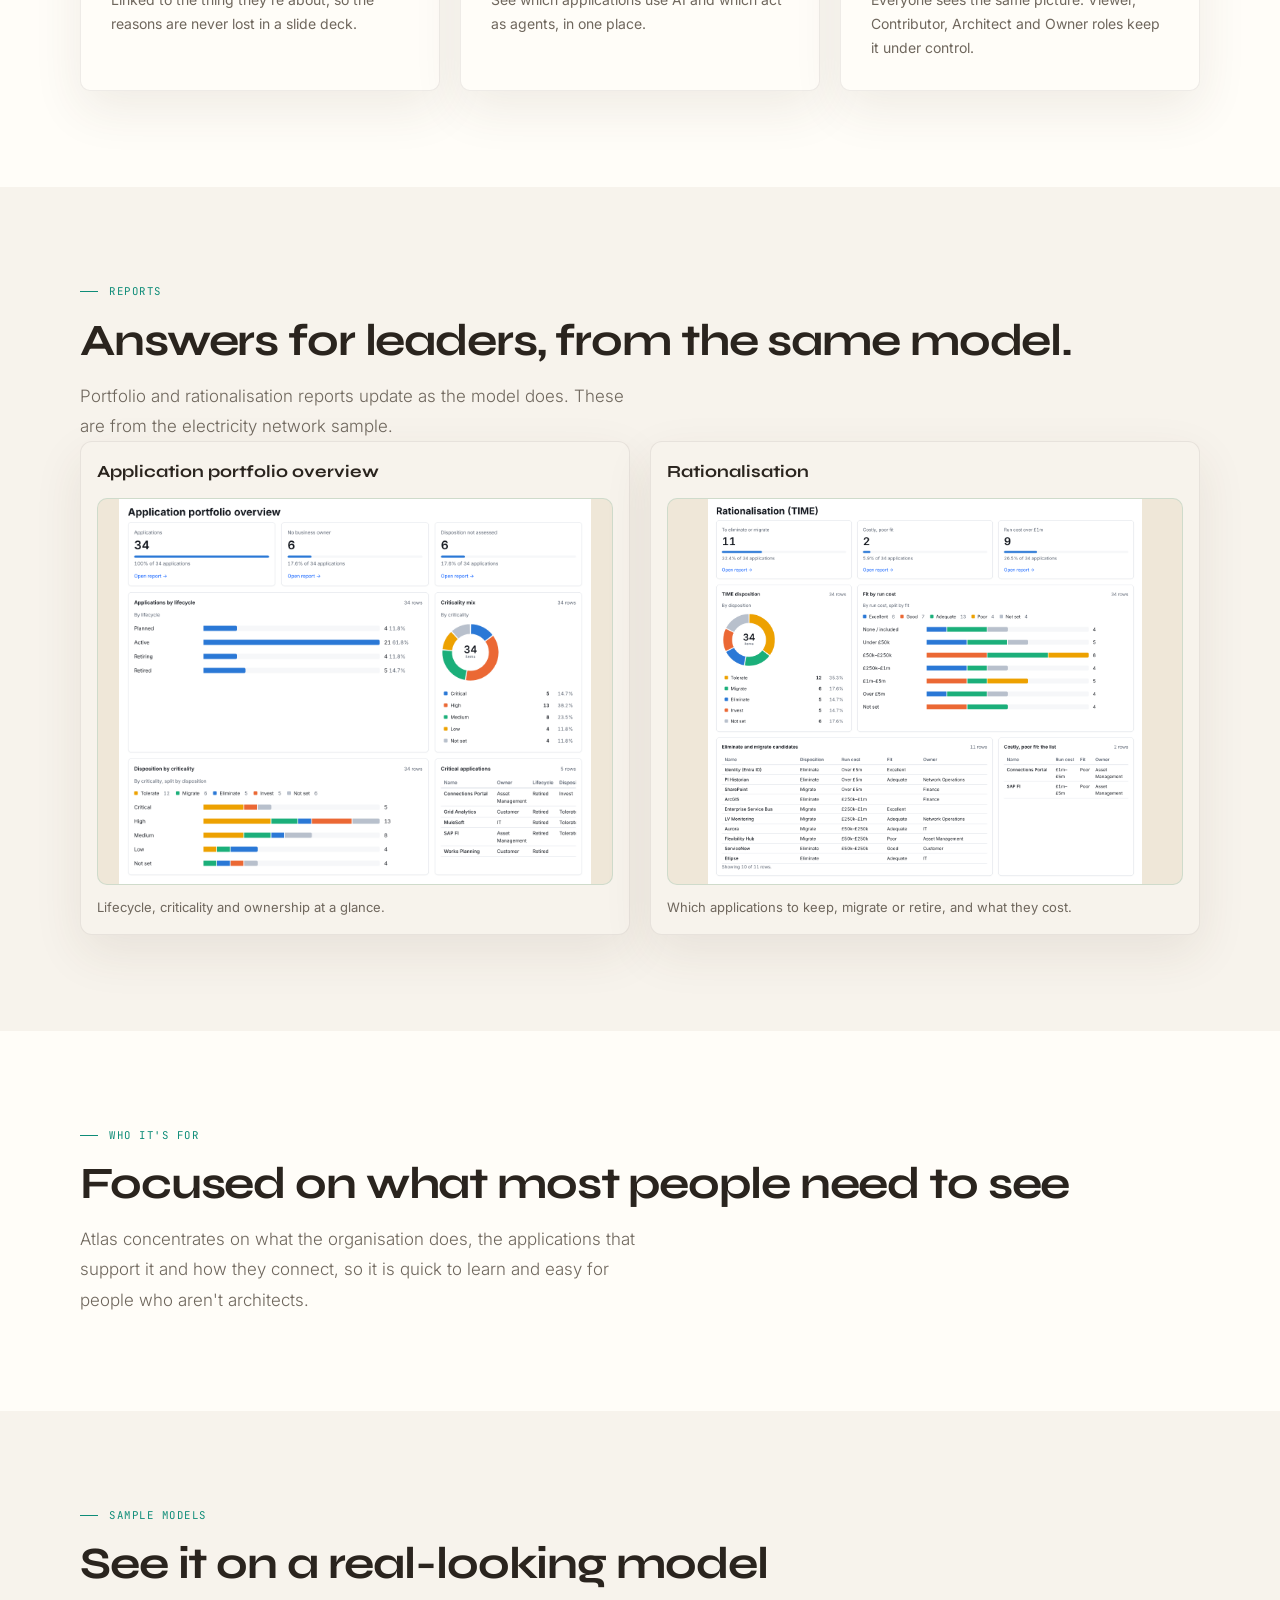
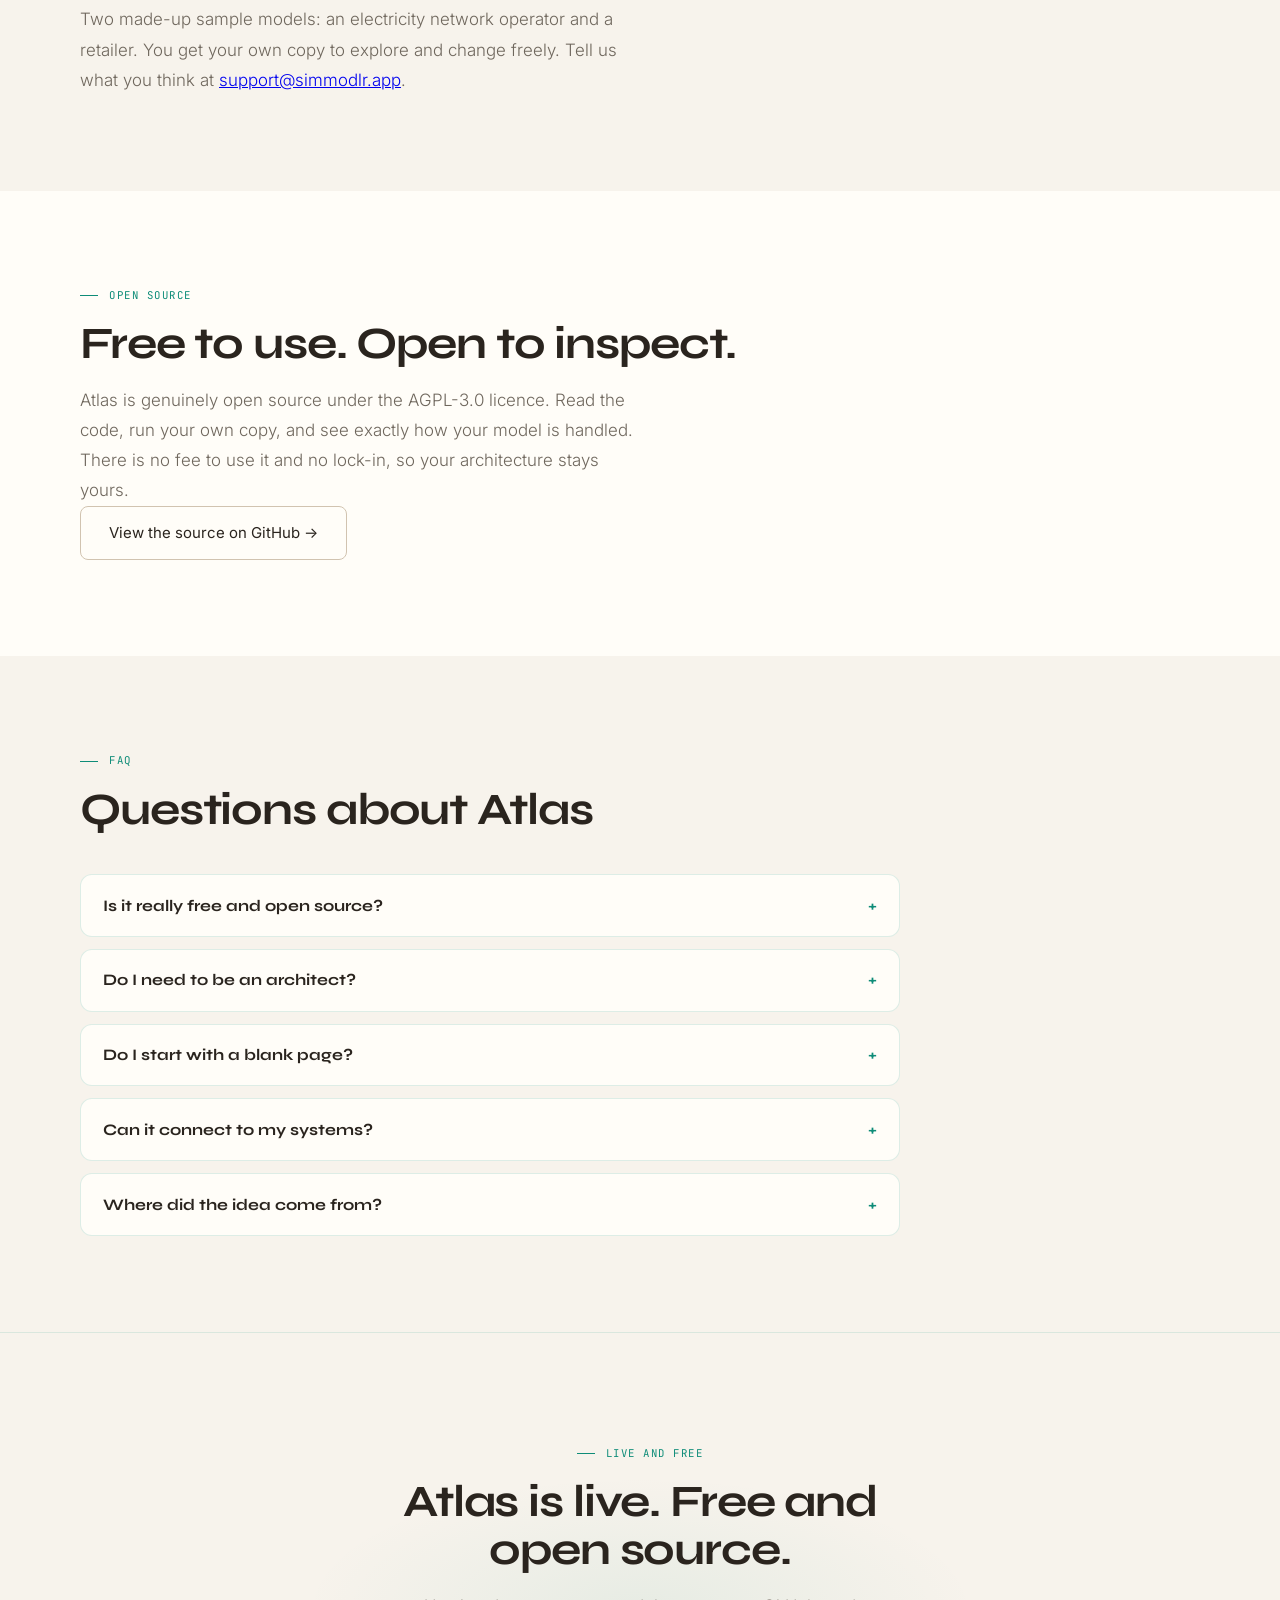
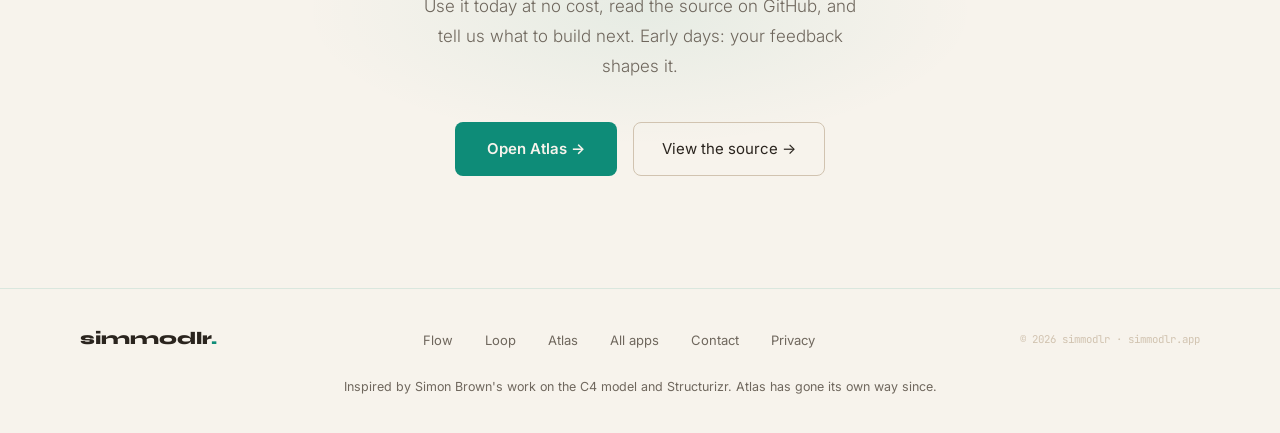
==== commit c3c35ef9: "Atlas page: screenshots, contact, privacy page Co-Authored-By: Claude Sonnet 5.5 <noreply@anthropic." ====
--- a/atlas/index.html
+++ b/atlas/index.html
@@ -38,7 +38,7 @@
     <p class="hero-sub">Atlas keeps what your organisation does, the systems behind it and how they connect in one model. Every picture is drawn from it, so they never disagree.</p>
     <div class="hero-ctas">
       <a href="https://atlas.simmodlr.app" class="btn-primary">Try it on a sample model →</a>
-      <a href="#samples" class="btn-ghost">Send feedback</a>
+      <a href="mailto:support@simmodlr.app?subject=Atlas%20feedback" class="btn-ghost">Send feedback</a>
     </div>
     <p class="hero-note">Live now at atlas.simmodlr.app · Free to use · Open source (AGPL-3.0)</p>
   </div>
@@ -52,22 +52,22 @@
     <div class="scenario-showcase">
       <div class="shot-item reveal d1">
         <div class="shot-title">Start on the capability map</div>
-        <div class="shot-frame shot-placeholder" role="img" aria-label="Screenshot to come: capability map"><span>DRAFT · screenshot to come: capability map</span></div>
+        <div class="shot-frame photo-frame"><img src="images/capability-map.png" alt="Atlas capability map listing capability groups with how many capabilities have a system" loading="lazy"></div>
         <p class="shot-caption">Ready-made maps for a dozen sectors. No blank page.</p>
       </div>
       <div class="shot-item reveal d2">
         <div class="shot-title">See the whole landscape</div>
-        <div class="shot-frame shot-placeholder" role="img" aria-label="Screenshot to come: application landscape"><span>DRAFT · screenshot to come: landscape</span></div>
+        <div class="shot-frame photo-frame"><img src="images/landscape.png" alt="Atlas landscape showing the systems that support each capability" loading="lazy"></div>
         <p class="shot-caption">Which systems support each capability, and where there are gaps.</p>
       </div>
       <div class="shot-item reveal d1">
         <div class="shot-title">See how applications connect</div>
-        <div class="shot-frame shot-placeholder" role="img" aria-label="Screenshot to come: application connections"><span>DRAFT · screenshot to come: connections</span></div>
+        <div class="shot-frame photo-frame fit-frame"><img src="images/connections.png" alt="Atlas connections: AI agents and systems linked by labelled relationships" loading="lazy"></div>
         <p class="shot-caption">Pick a system and see everything it talks to.</p>
       </div>
       <div class="shot-item reveal d2">
         <div class="shot-title">See what's coming</div>
-        <div class="shot-frame shot-placeholder" role="img" aria-label="Screenshot to come: future landscape"><span>DRAFT · screenshot to come: what's coming</span></div>
+        <div class="shot-frame photo-frame"><img src="images/landscape-2-years.png" alt="Atlas landscape viewed two years ahead, with added and removed systems highlighted" loading="lazy"></div>
         <p class="shot-caption">View the landscape in 6 months, 1 year or 2 years, and compare changes.</p>
       </div>
     </div>
@@ -150,8 +150,7 @@
   <div class="section-inner">
     <div class="section-tag">Sample models</div>
     <h2 class="section-h2">See it on a real-looking model</h2>
-    <p class="section-body">Two made-up sample models: an electricity network operator and a retailer. You get your own copy to explore and change freely. Tell me what you think.</p>
-    <p class="draft-flag">DRAFT: how to send feedback (contact details) still to add.</p>
+    <p class="section-body">Two made-up sample models: an electricity network operator and a retailer. You get your own copy to explore and change freely. Tell us what you think at <a href="mailto:support@simmodlr.app?subject=Atlas%20feedback">support@simmodlr.app</a>.</p>
   </div>
 </section>
 
@@ -203,13 +202,12 @@
       <li><a href="/loop/">Loop</a></li>
       <li><a href="/atlas/">Atlas</a></li>
       <li><a href="/#apps">All apps</a></li>
-      <li><a href="#">Contact</a></li>
-      <li><a href="#">Privacy</a></li>
+      <li><a href="mailto:support@simmodlr.app">Contact</a></li>
+      <li><a href="/privacy/">Privacy</a></li>
     </ul>
     <div class="footer-copy">© 2026 simmodlr · simmodlr.app</div>
   </div>
   <p class="footer-credit">Inspired by Simon Brown's work on the C4 model and Structurizr. Atlas has gone its own way since.</p>
-  <p class="draft-flag">DRAFT: contact details and screenshots still to add.</p>
 </footer>
 
 <script src="/assets/site.js"></script>
--- a/assets/site.css
+++ b/assets/site.css
@@ -614,3 +614,7 @@
 .complex-frame.loop-results-frame { aspect-ratio: 2464 / 530; margin-top: 0.75rem; background: #fff; }
 .shot-frame.loop-inspector-frame { aspect-ratio: 1400 / 850; }
 .complex-proof + .complex-proof { margin-top: 1.25rem; }
+
+/* Atlas page: wide app screenshots fill the frame from the top-left; small ones sit centred */
+.shot-frame.photo-frame img { object-fit: cover; object-position: top left; }
+.shot-frame.photo-frame.fit-frame img { object-fit: contain; object-position: center; }
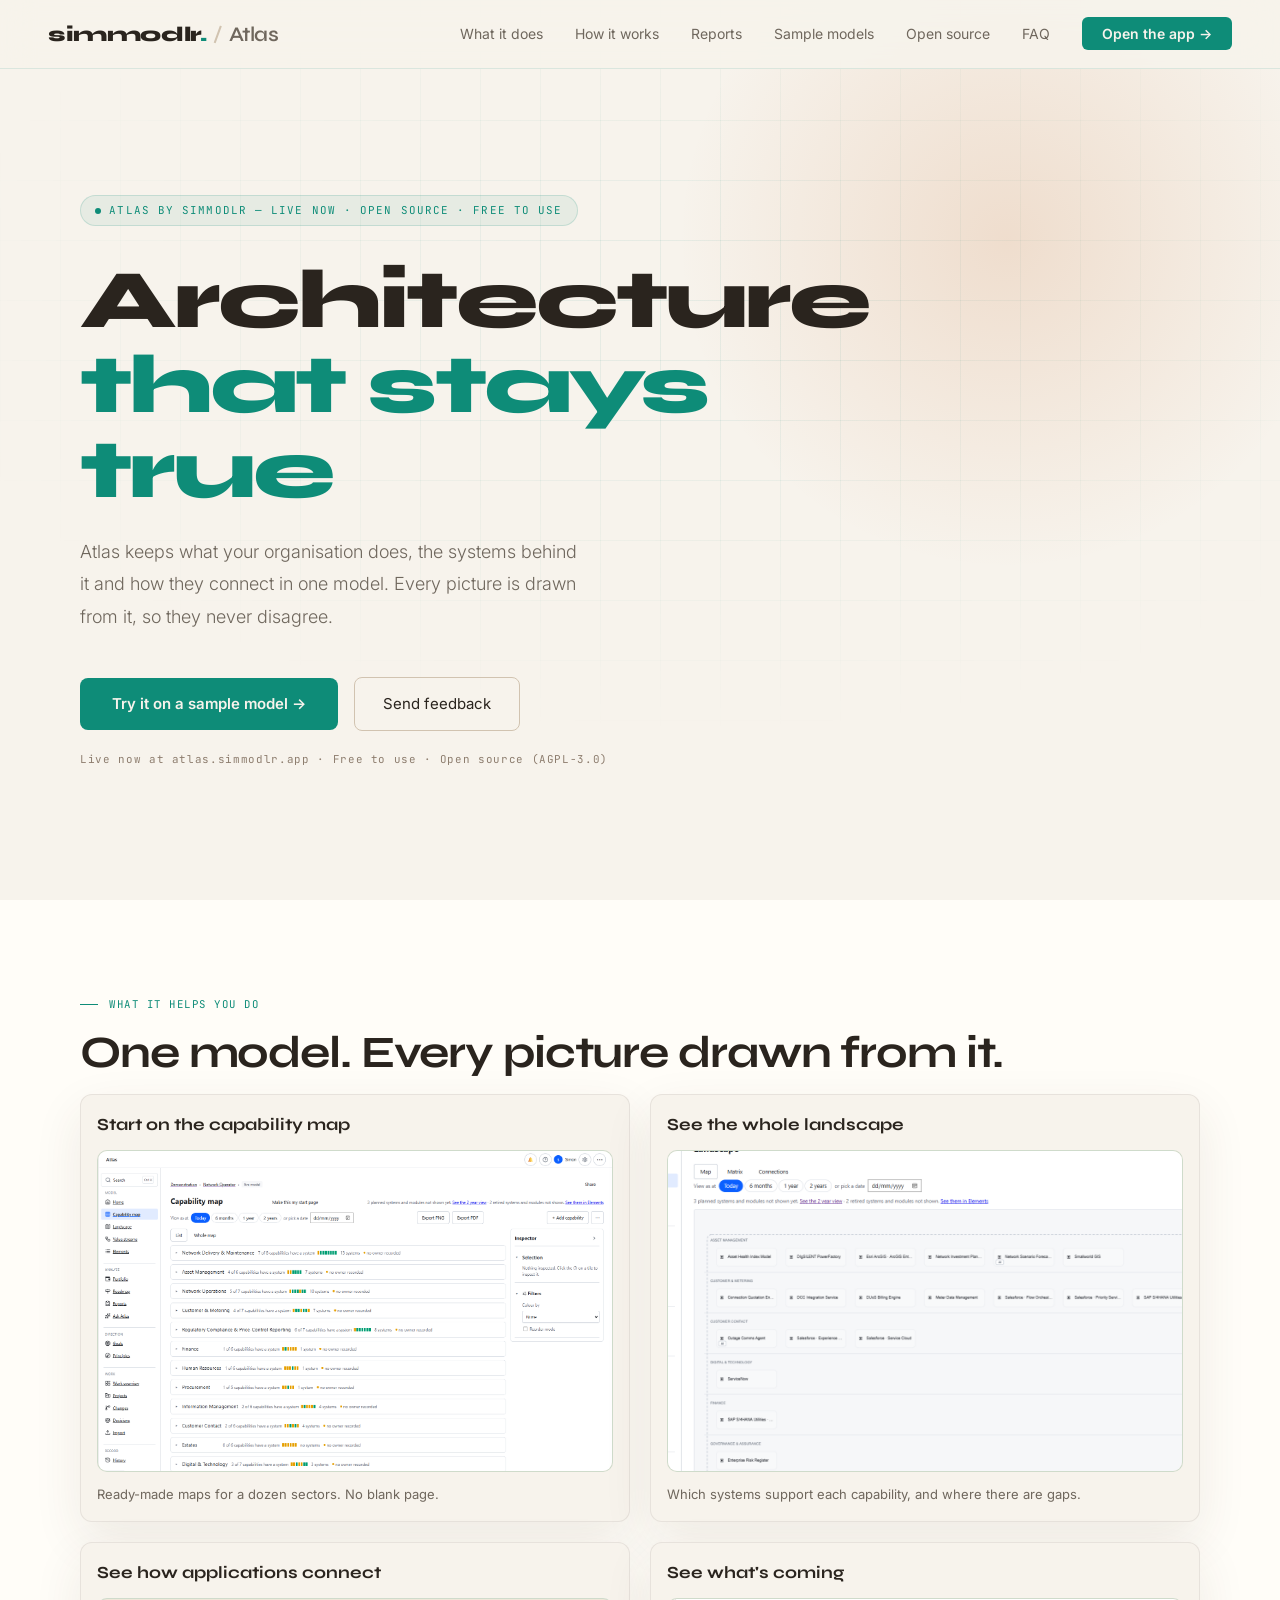
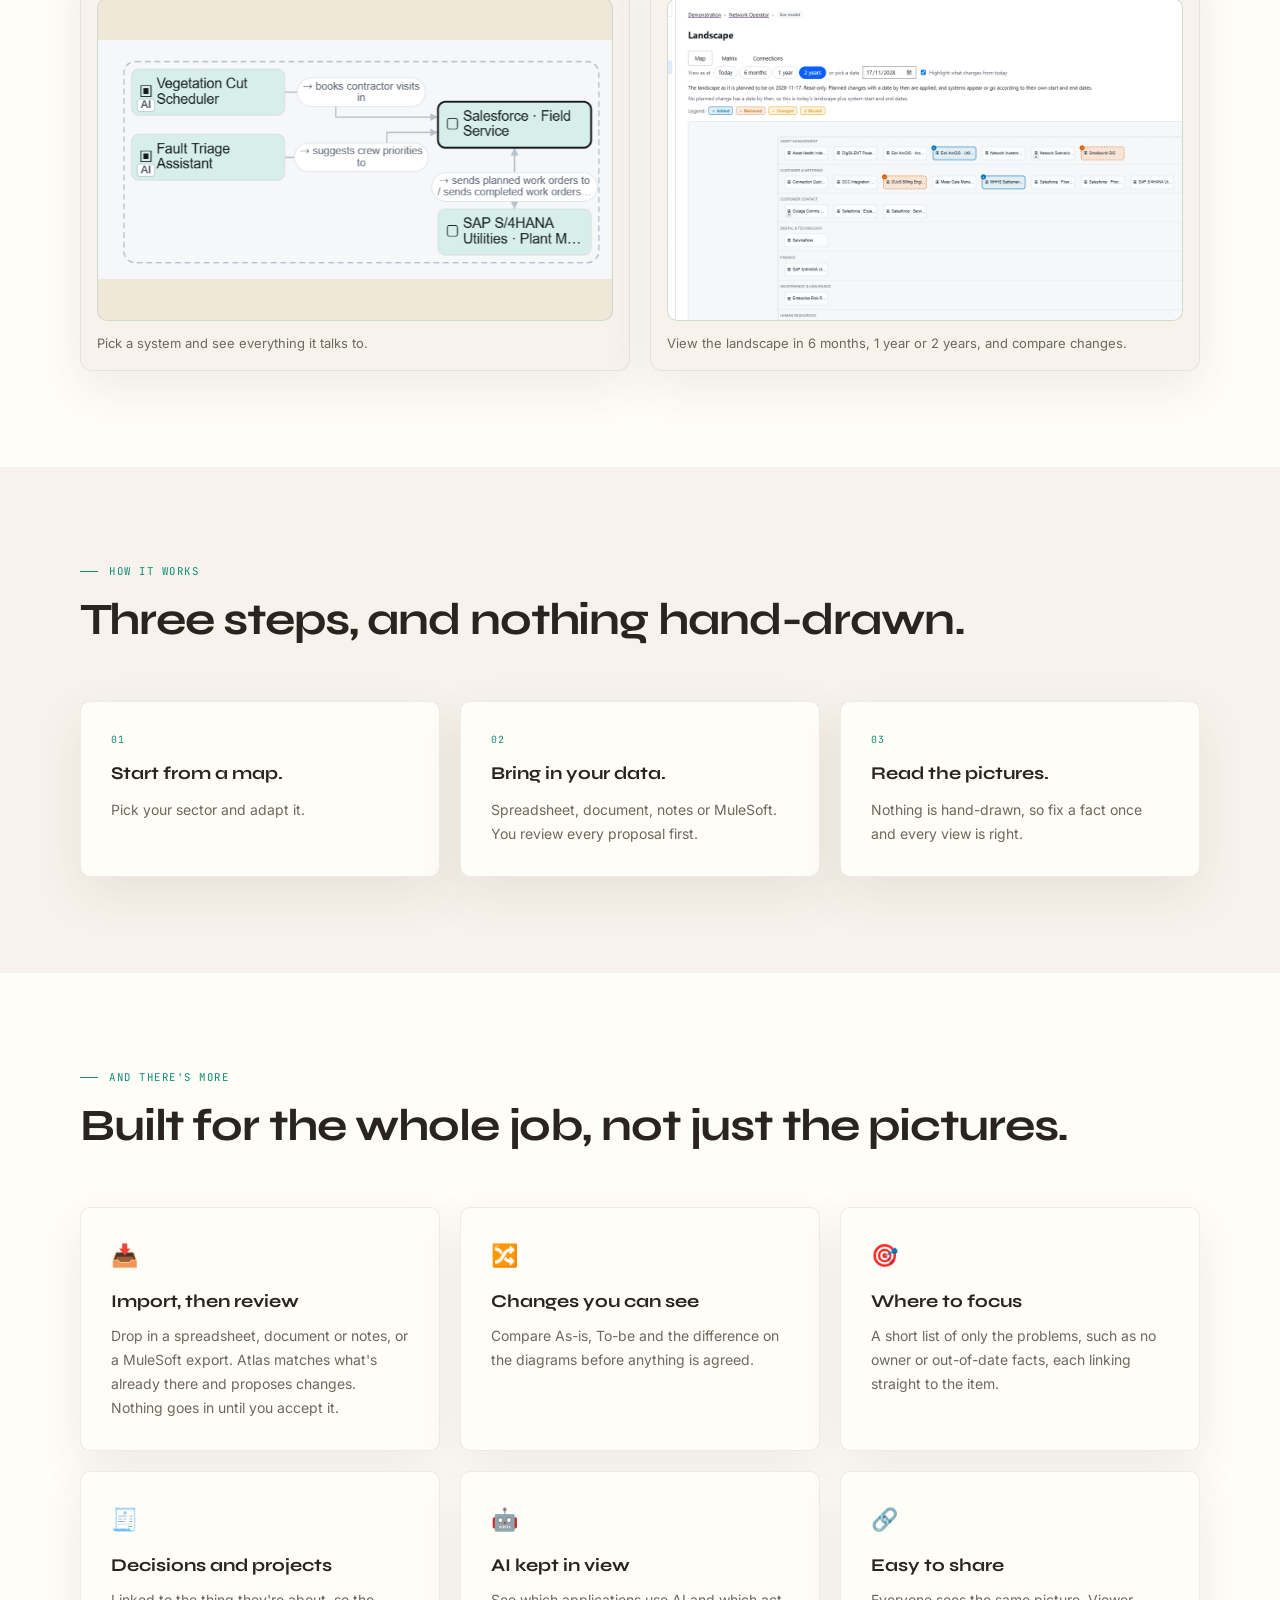
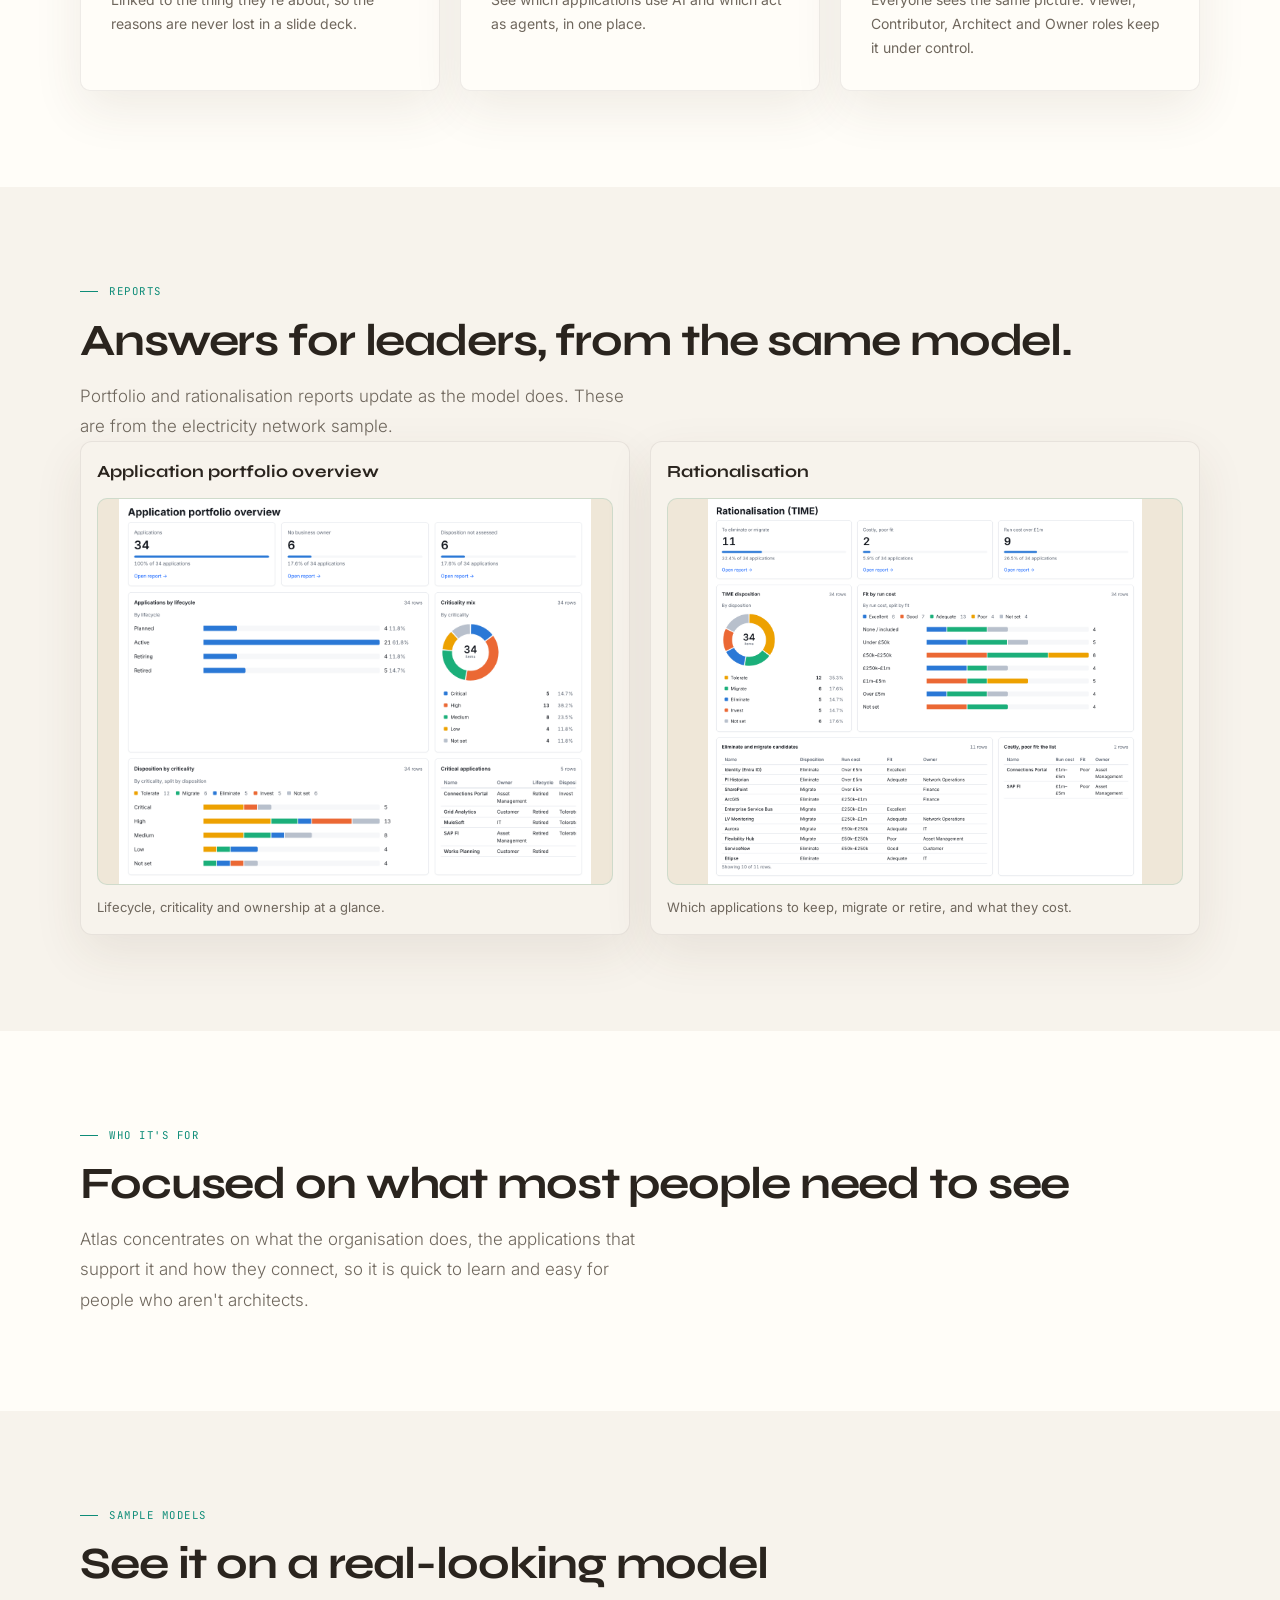
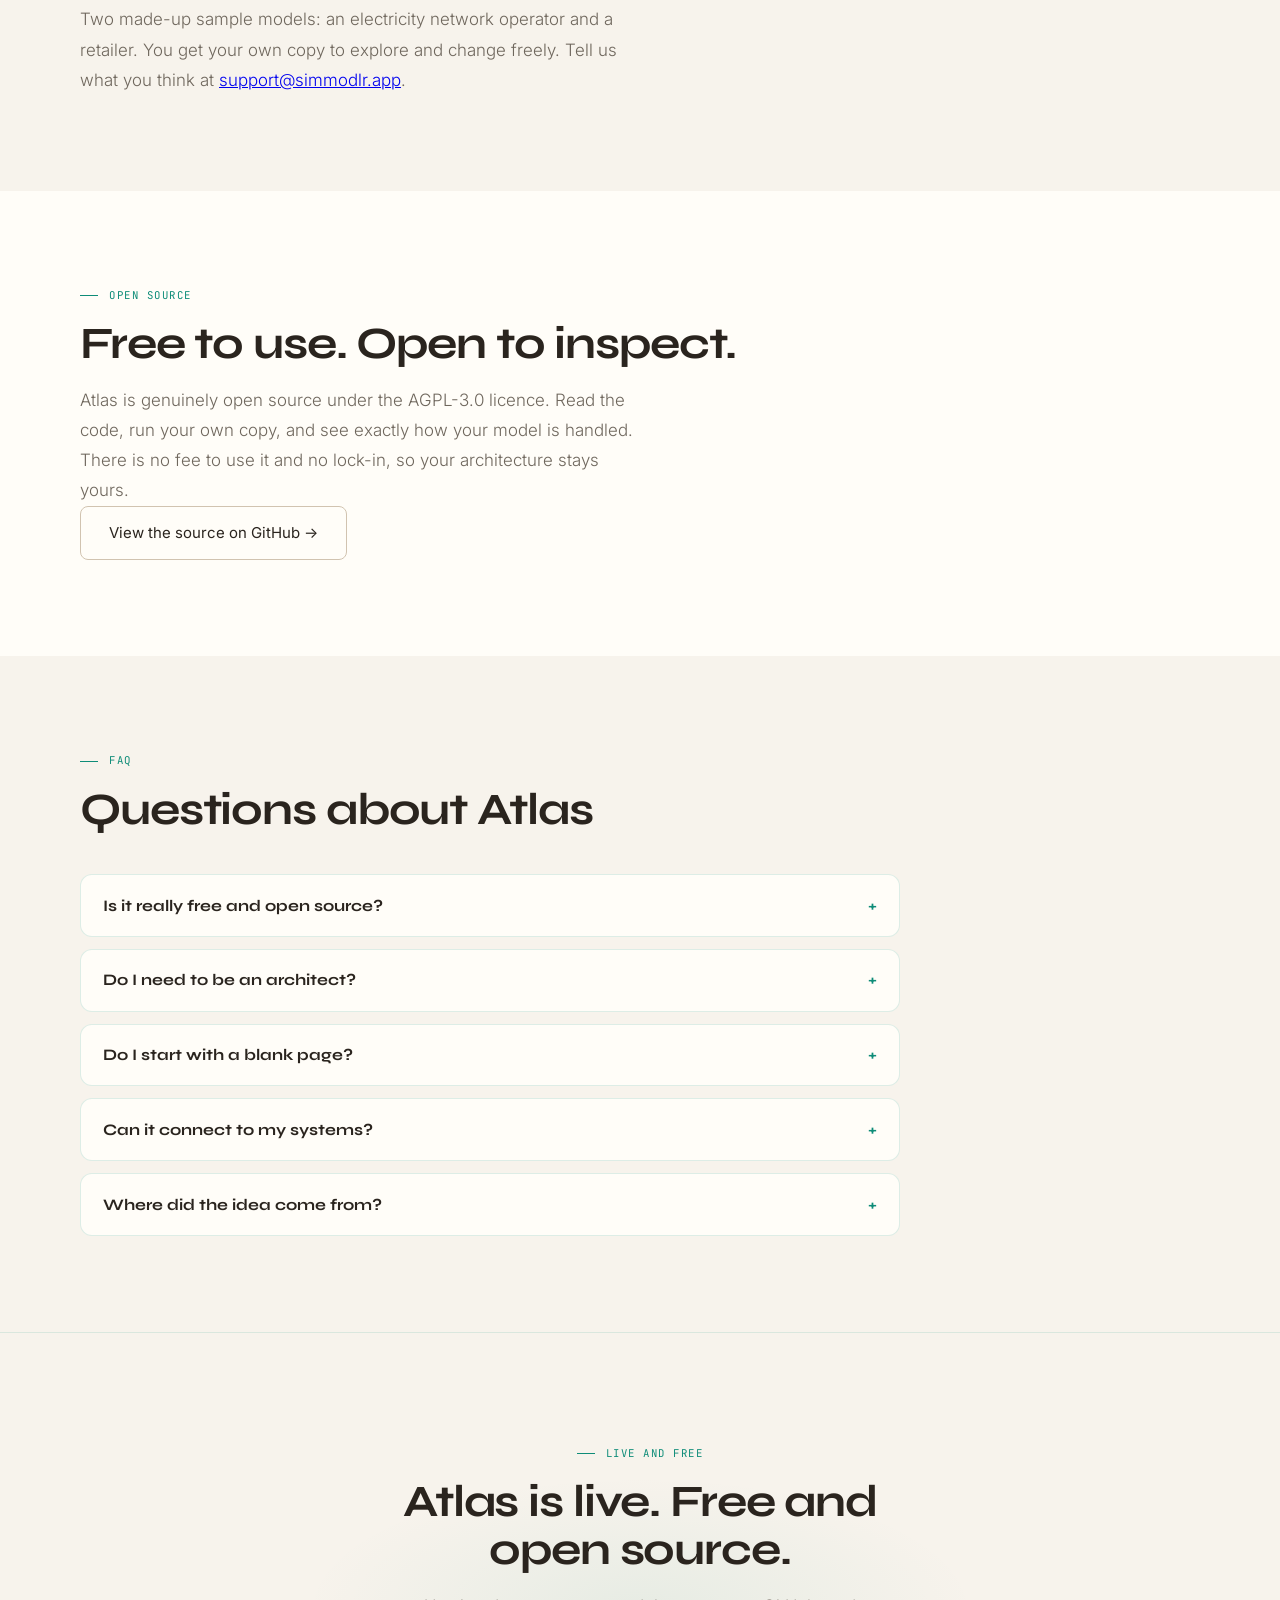
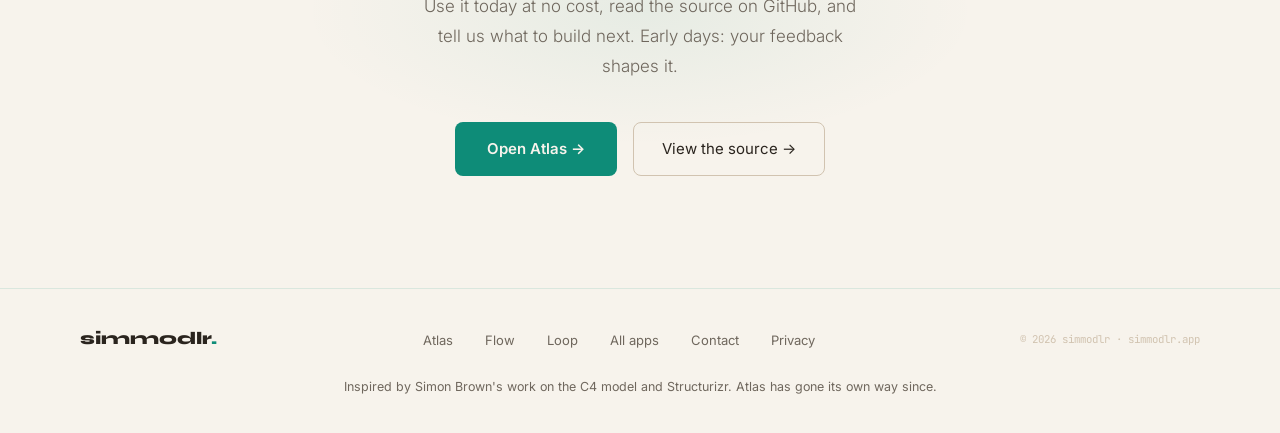
==== commit 0ede8969: "Landing page: present all apps as equals Hero, nav and closing call-to-action no longer single out F" ====
--- a/atlas/index.html
+++ b/atlas/index.html
@@ -3,8 +3,6 @@
 <head>
 <meta charset="UTF-8">
 <meta name="viewport" content="width=device-width, initial-scale=1.0">
-<!-- noindex until the screenshots and contact details are in (see the DRAFT flags below) -->
-<meta name="robots" content="noindex">
 <title>Atlas: architecture that stays true</title>
 <meta name="description" content="Atlas models what your organisation does, the systems behind it and how they connect. Every picture is drawn from one model. Early days: testers wanted.">
 <meta property="og:title" content="Atlas: architecture that stays true">
@@ -198,9 +196,9 @@
   <div class="footer-inner">
     <a href="/" class="footer-brand">simmodlr<span>.</span></a>
     <ul class="footer-links">
+      <li><a href="/atlas/">Atlas</a></li>
       <li><a href="/flow/">Flow</a></li>
       <li><a href="/loop/">Loop</a></li>
-      <li><a href="/atlas/">Atlas</a></li>
       <li><a href="/#apps">All apps</a></li>
       <li><a href="mailto:support@simmodlr.app">Contact</a></li>
       <li><a href="/privacy/">Privacy</a></li>
--- a/assets/site.css
+++ b/assets/site.css
@@ -564,10 +564,13 @@
 
 /* ── FAMILY LANDING: app cards ── */
 .apps { background: var(--bg-2); }
+/* Two equal columns so four apps sit as an even 2x2; every card is the same size */
 .app-grid {
-  display: grid; grid-template-columns: repeat(auto-fit, minmax(300px, 1fr));
+  display: grid; grid-template-columns: repeat(2, minmax(0, 1fr));
   gap: 1.25rem; margin-top: 3rem;
 }
+@media(max-width:700px){ .app-grid { grid-template-columns: 1fr; } }
+.app-more { margin-top: 1.5rem; font-size: 0.9rem; }
 .app-card {
   display: flex; flex-direction: column;
   background: var(--bg); border: 1px solid var(--surface-border);
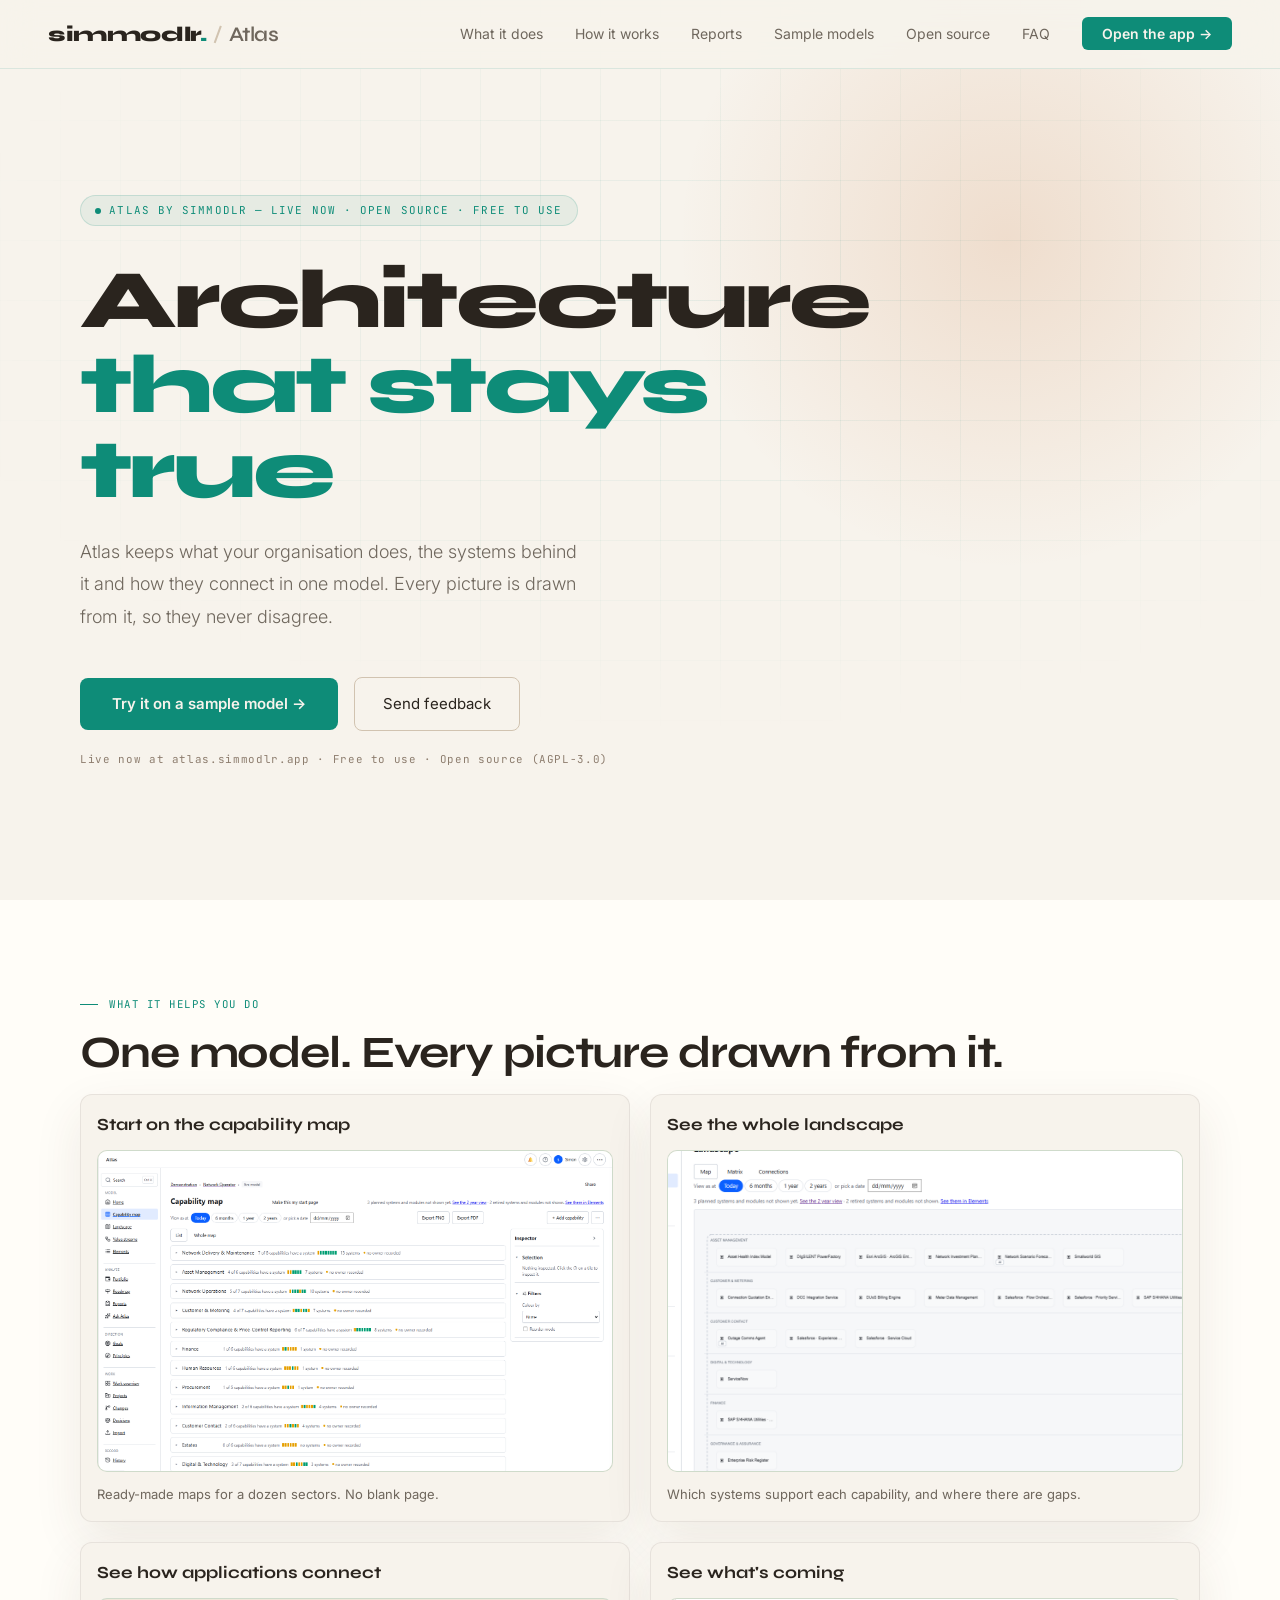
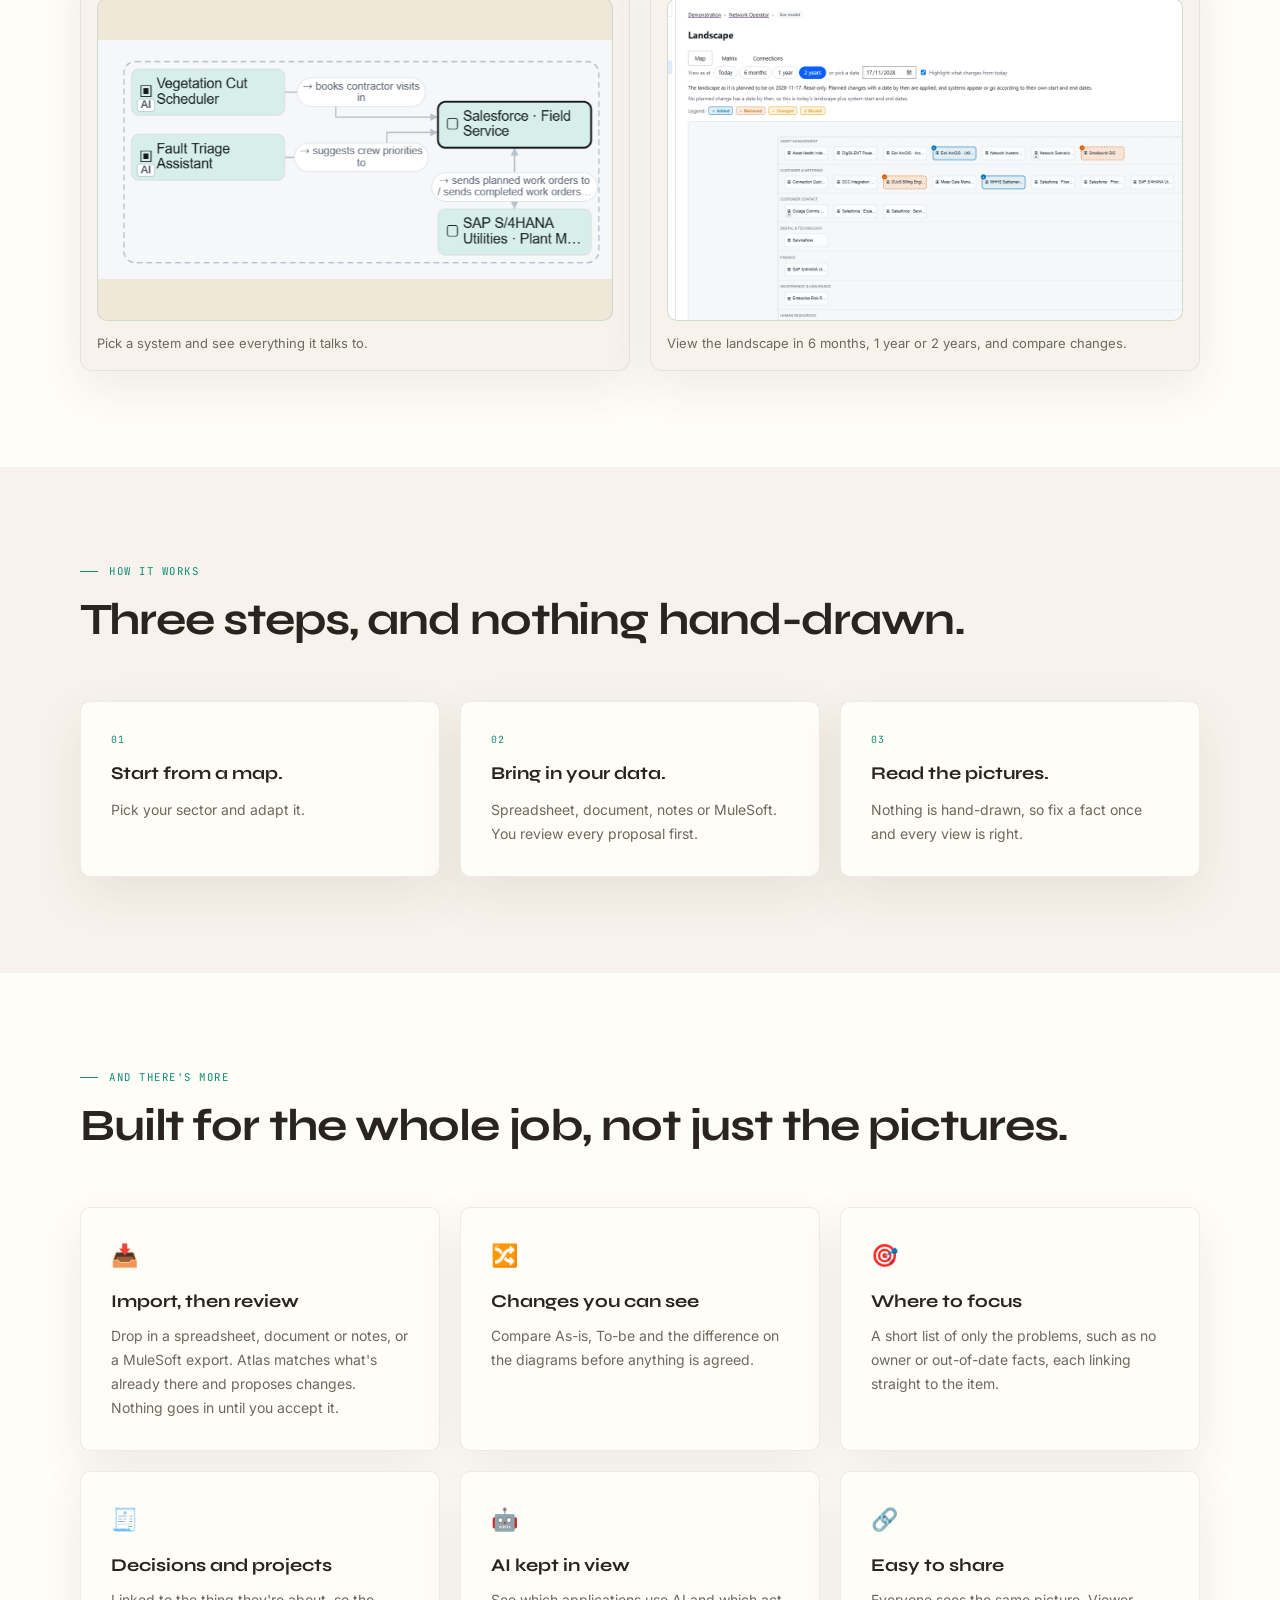
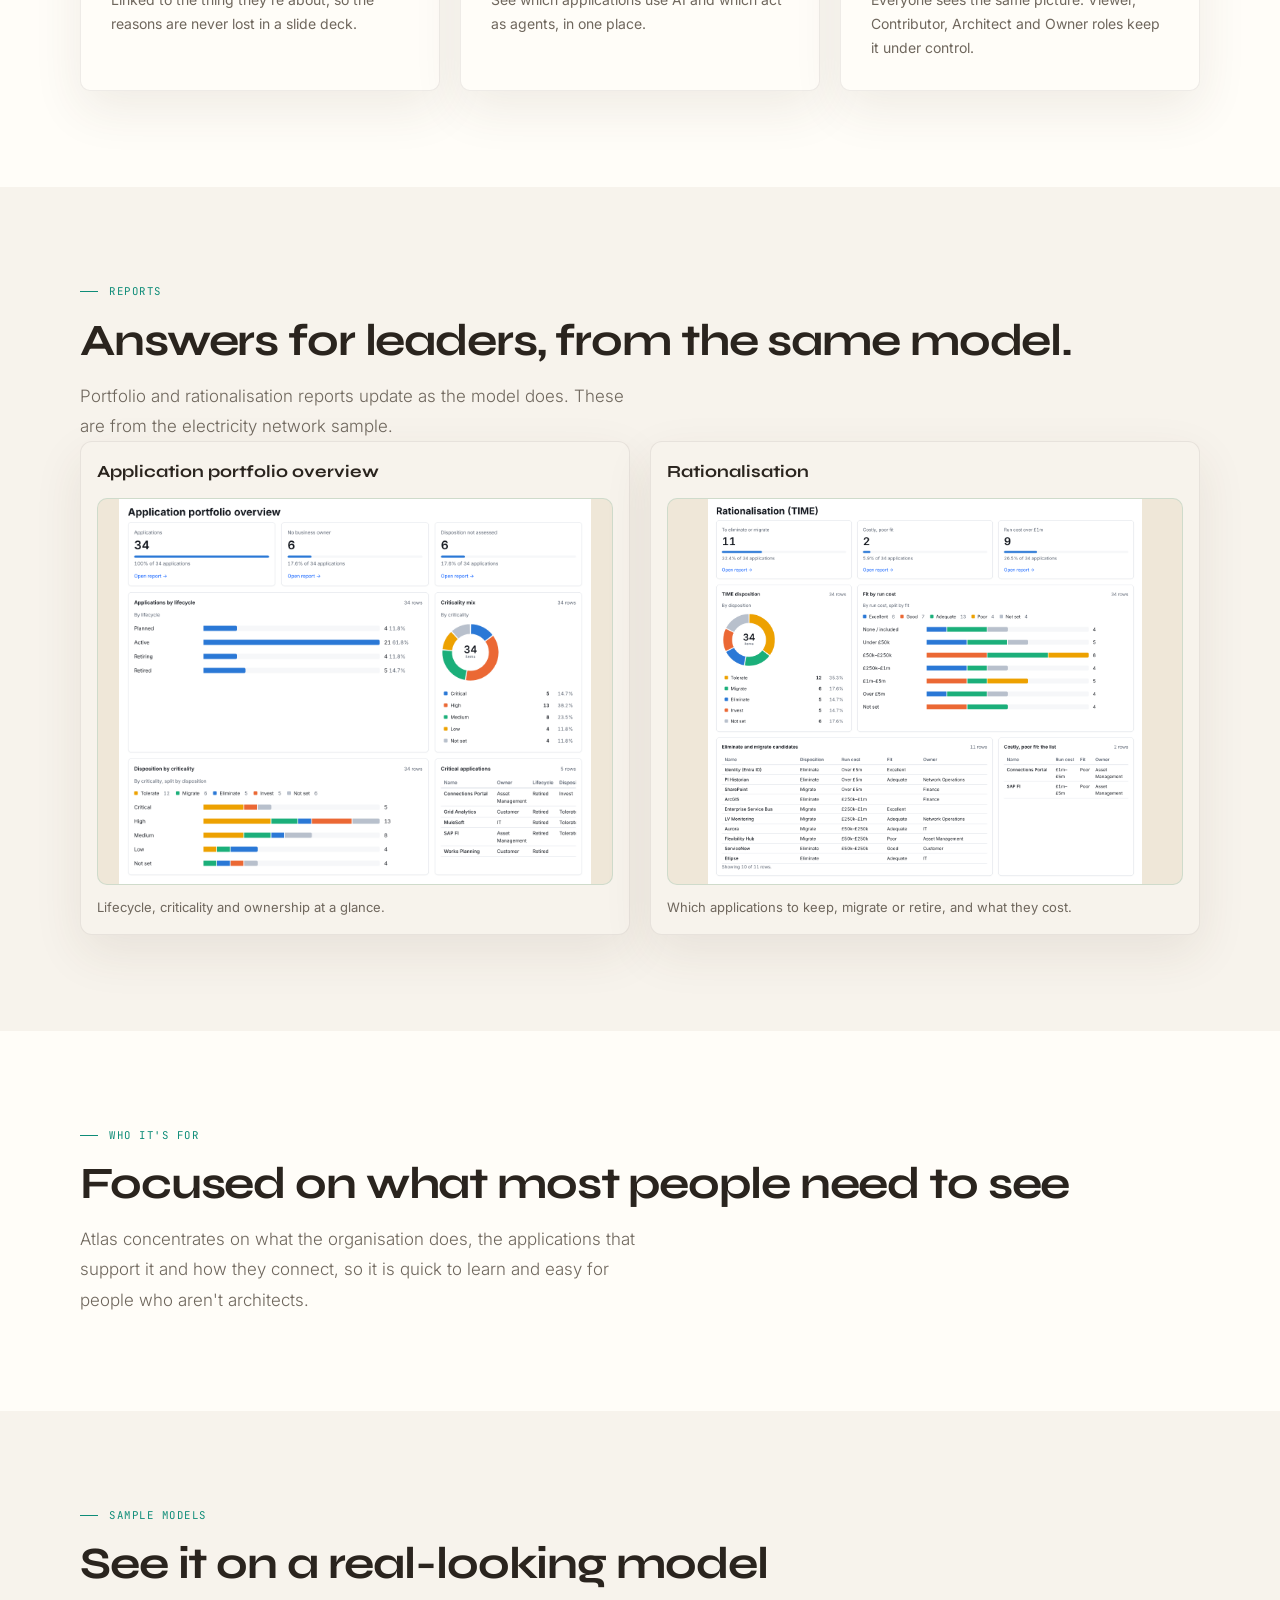
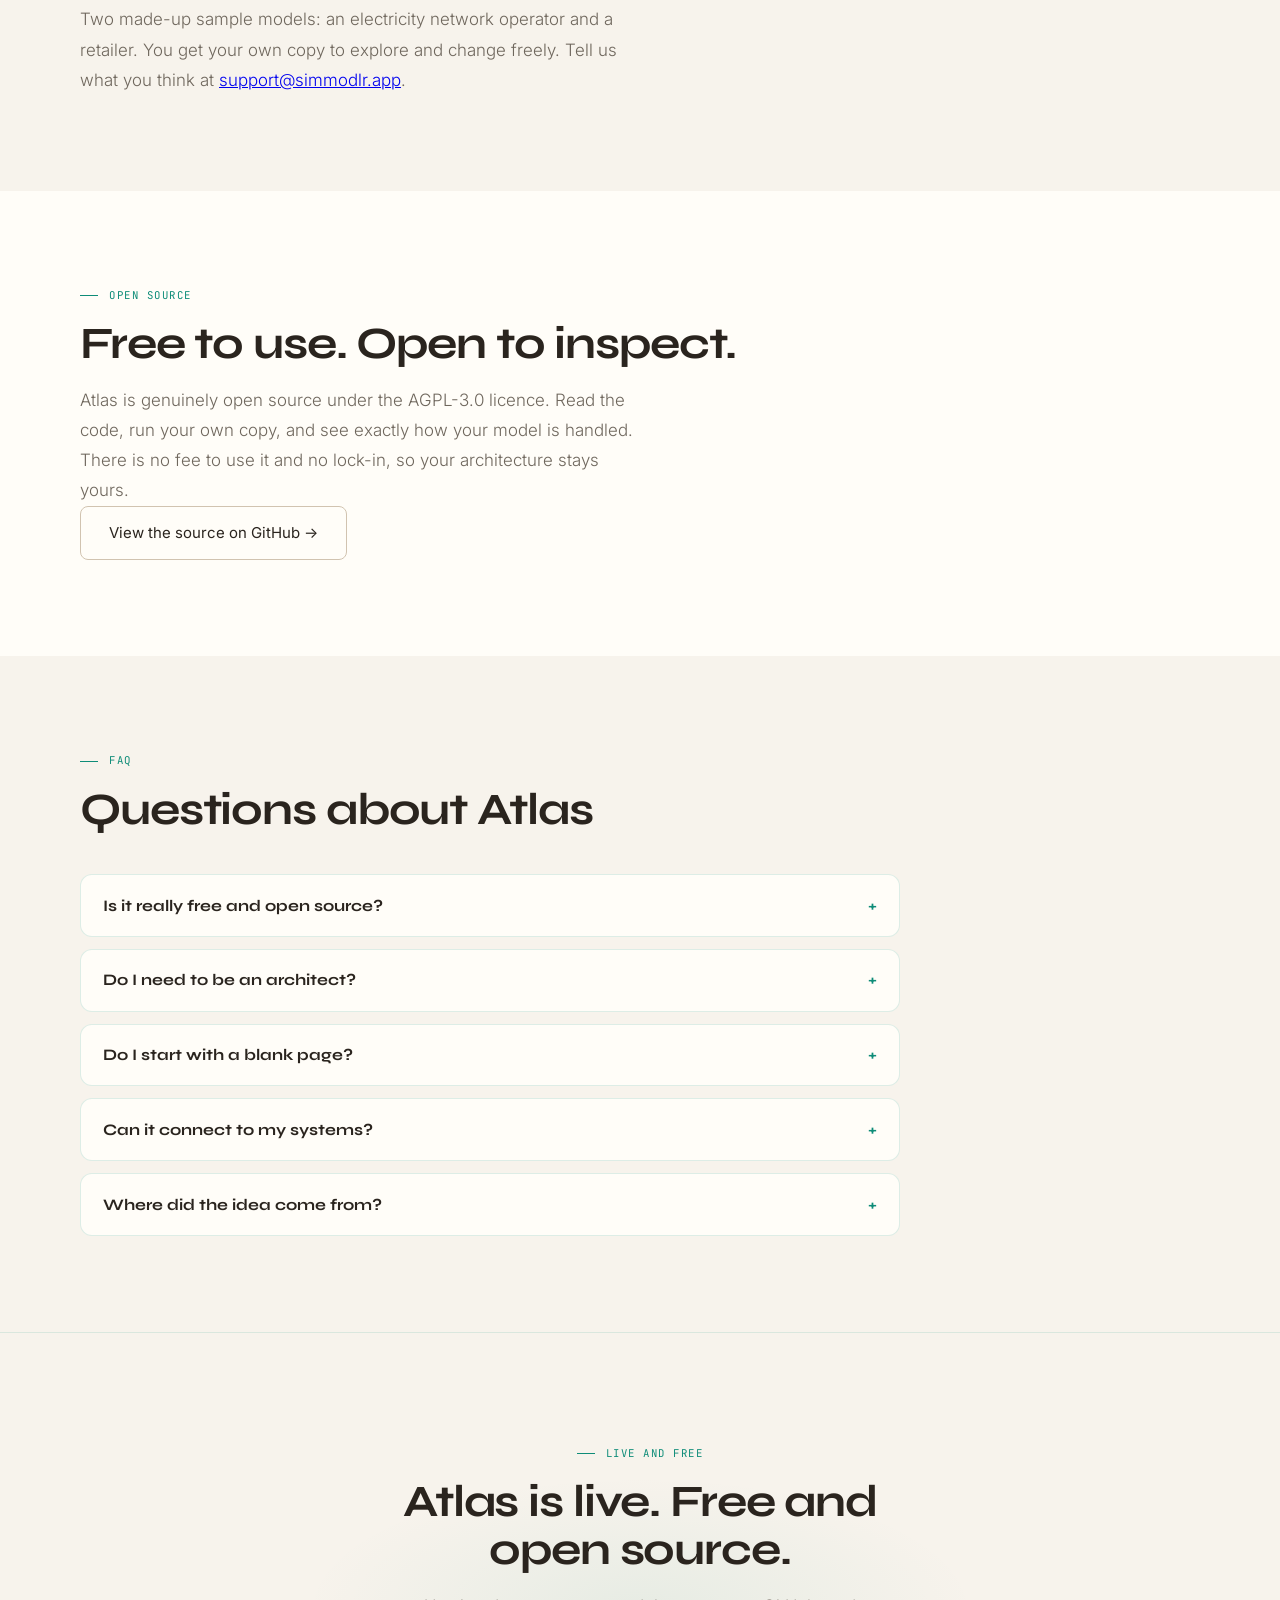
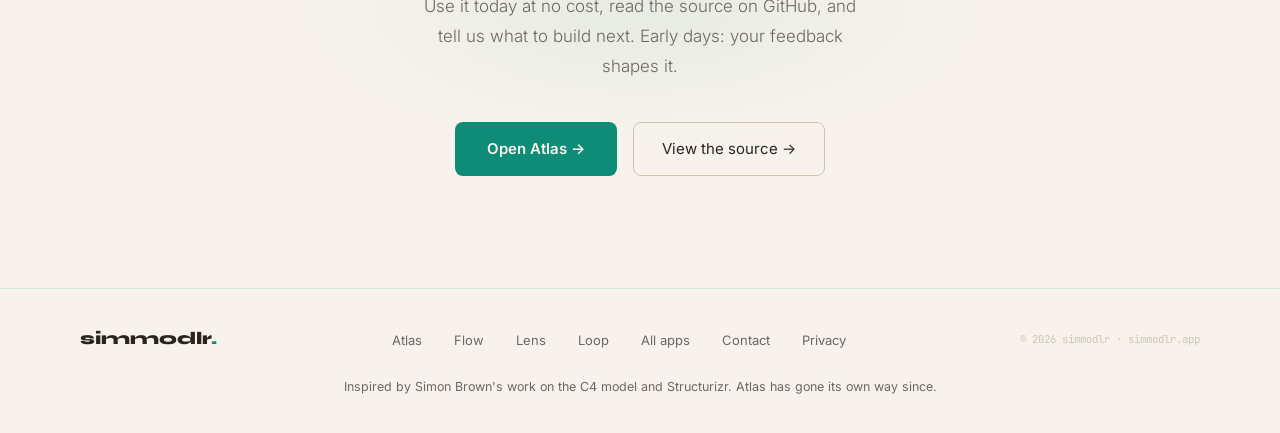
==== commit 1d1bb3b3: "Add a Lens page and mark Lens live on the home page Lens gets its own page at /lens/, built from the" ====
--- a/atlas/index.html
+++ b/atlas/index.html
@@ -198,6 +198,7 @@
     <ul class="footer-links">
       <li><a href="/atlas/">Atlas</a></li>
       <li><a href="/flow/">Flow</a></li>
+      <li><a href="/lens/">Lens</a></li>
       <li><a href="/loop/">Loop</a></li>
       <li><a href="/#apps">All apps</a></li>
       <li><a href="mailto:support@simmodlr.app">Contact</a></li>
